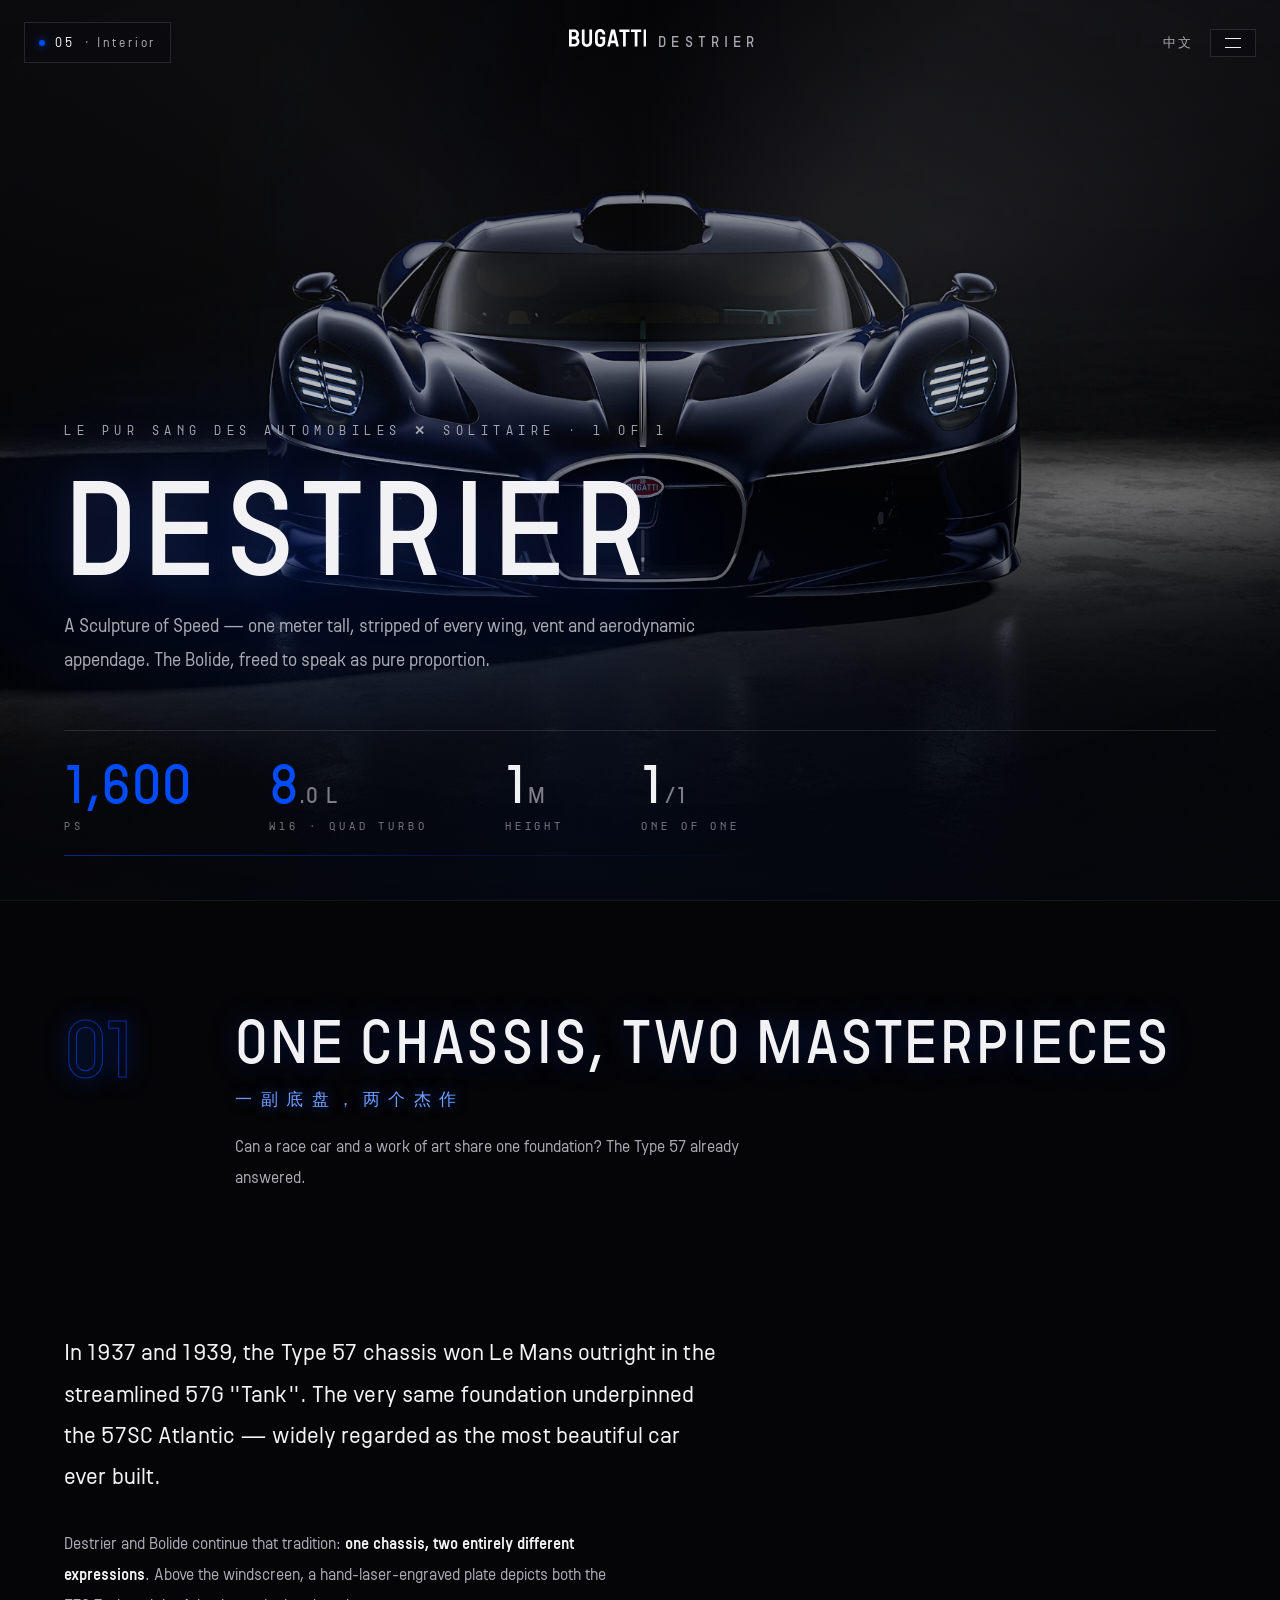
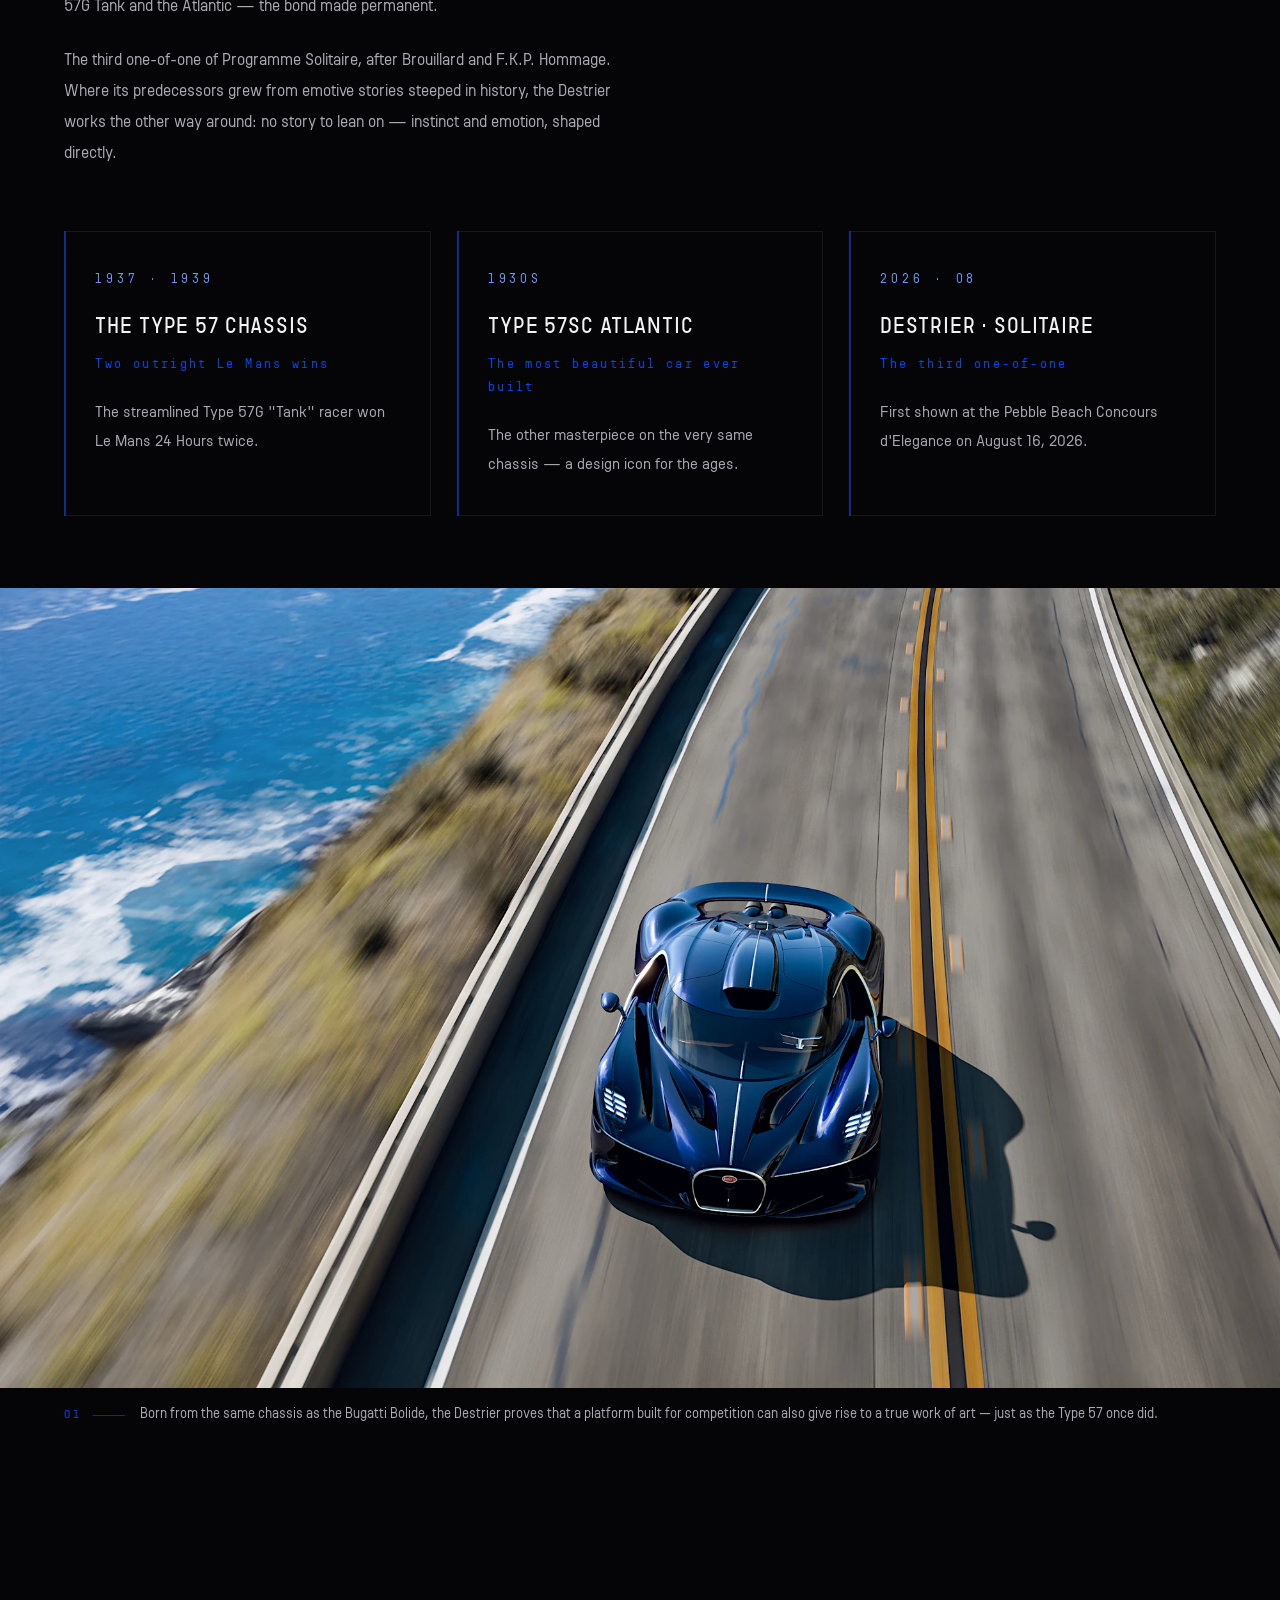
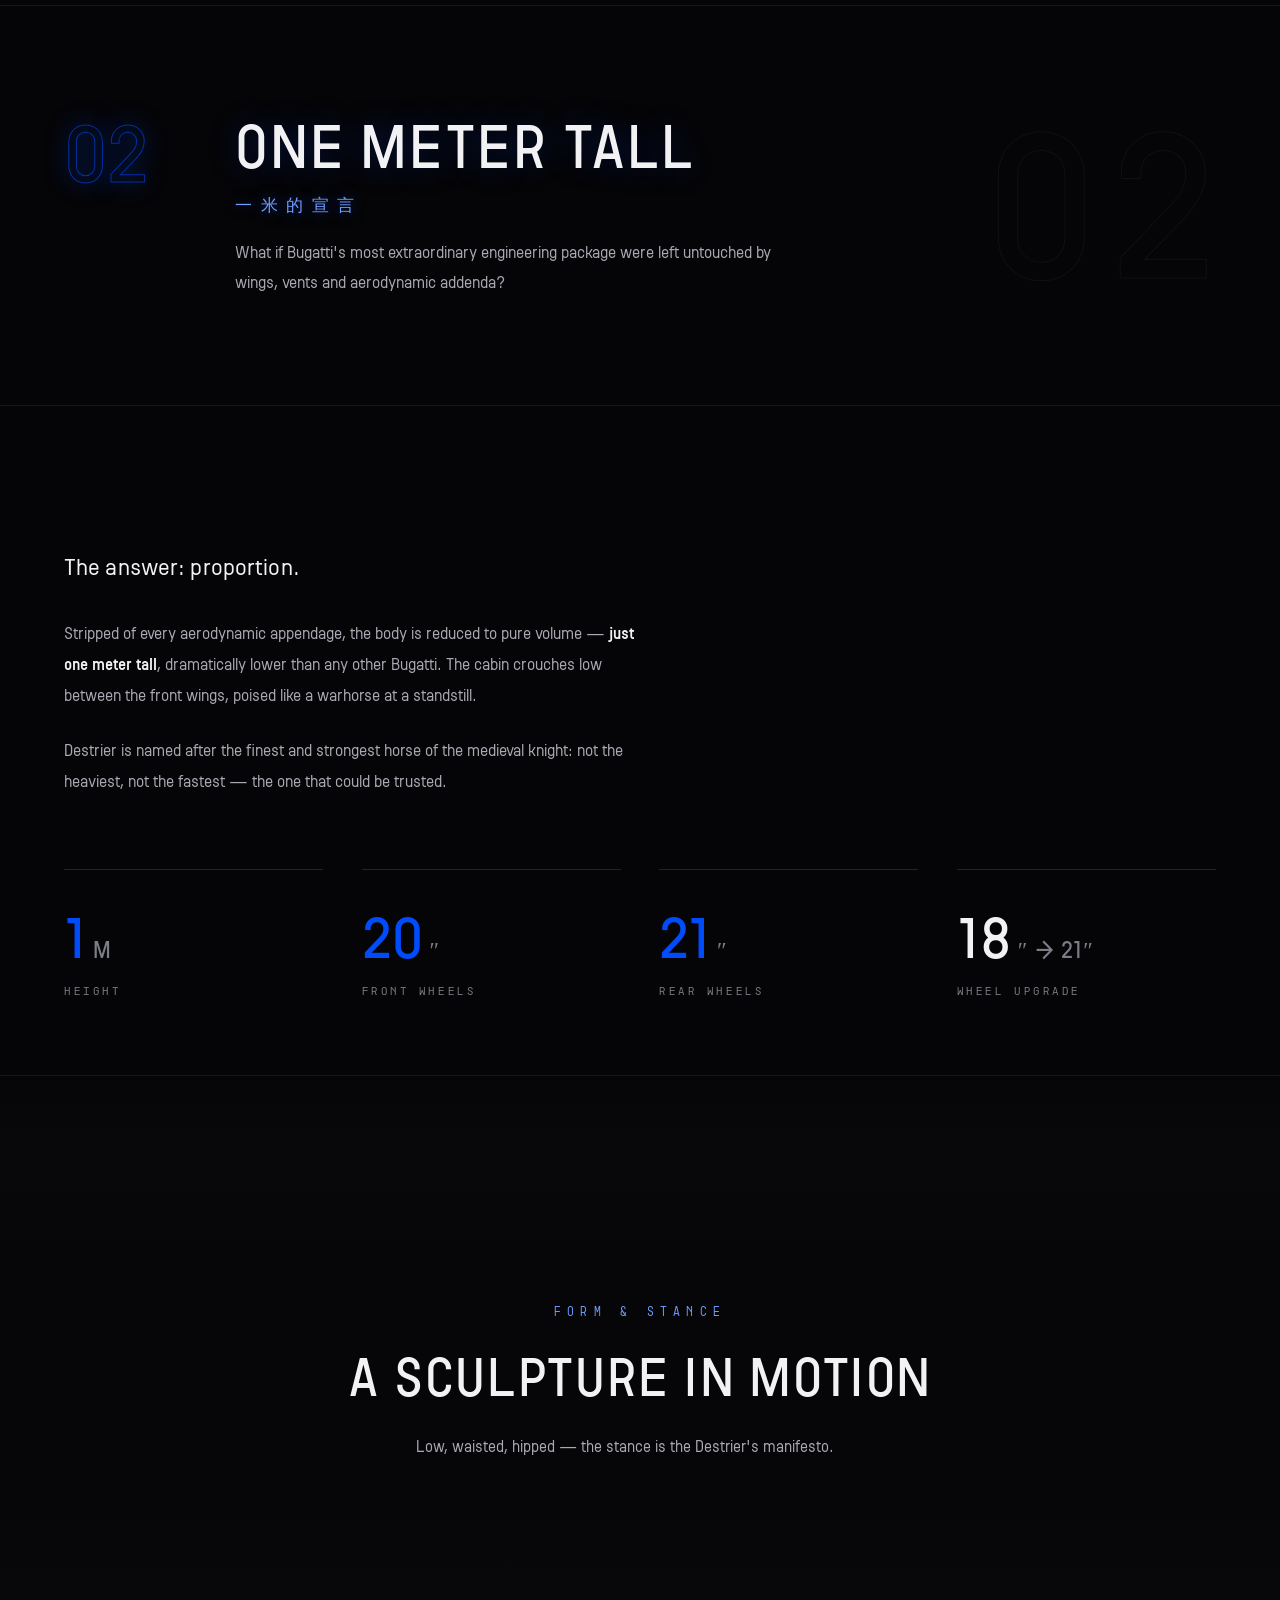
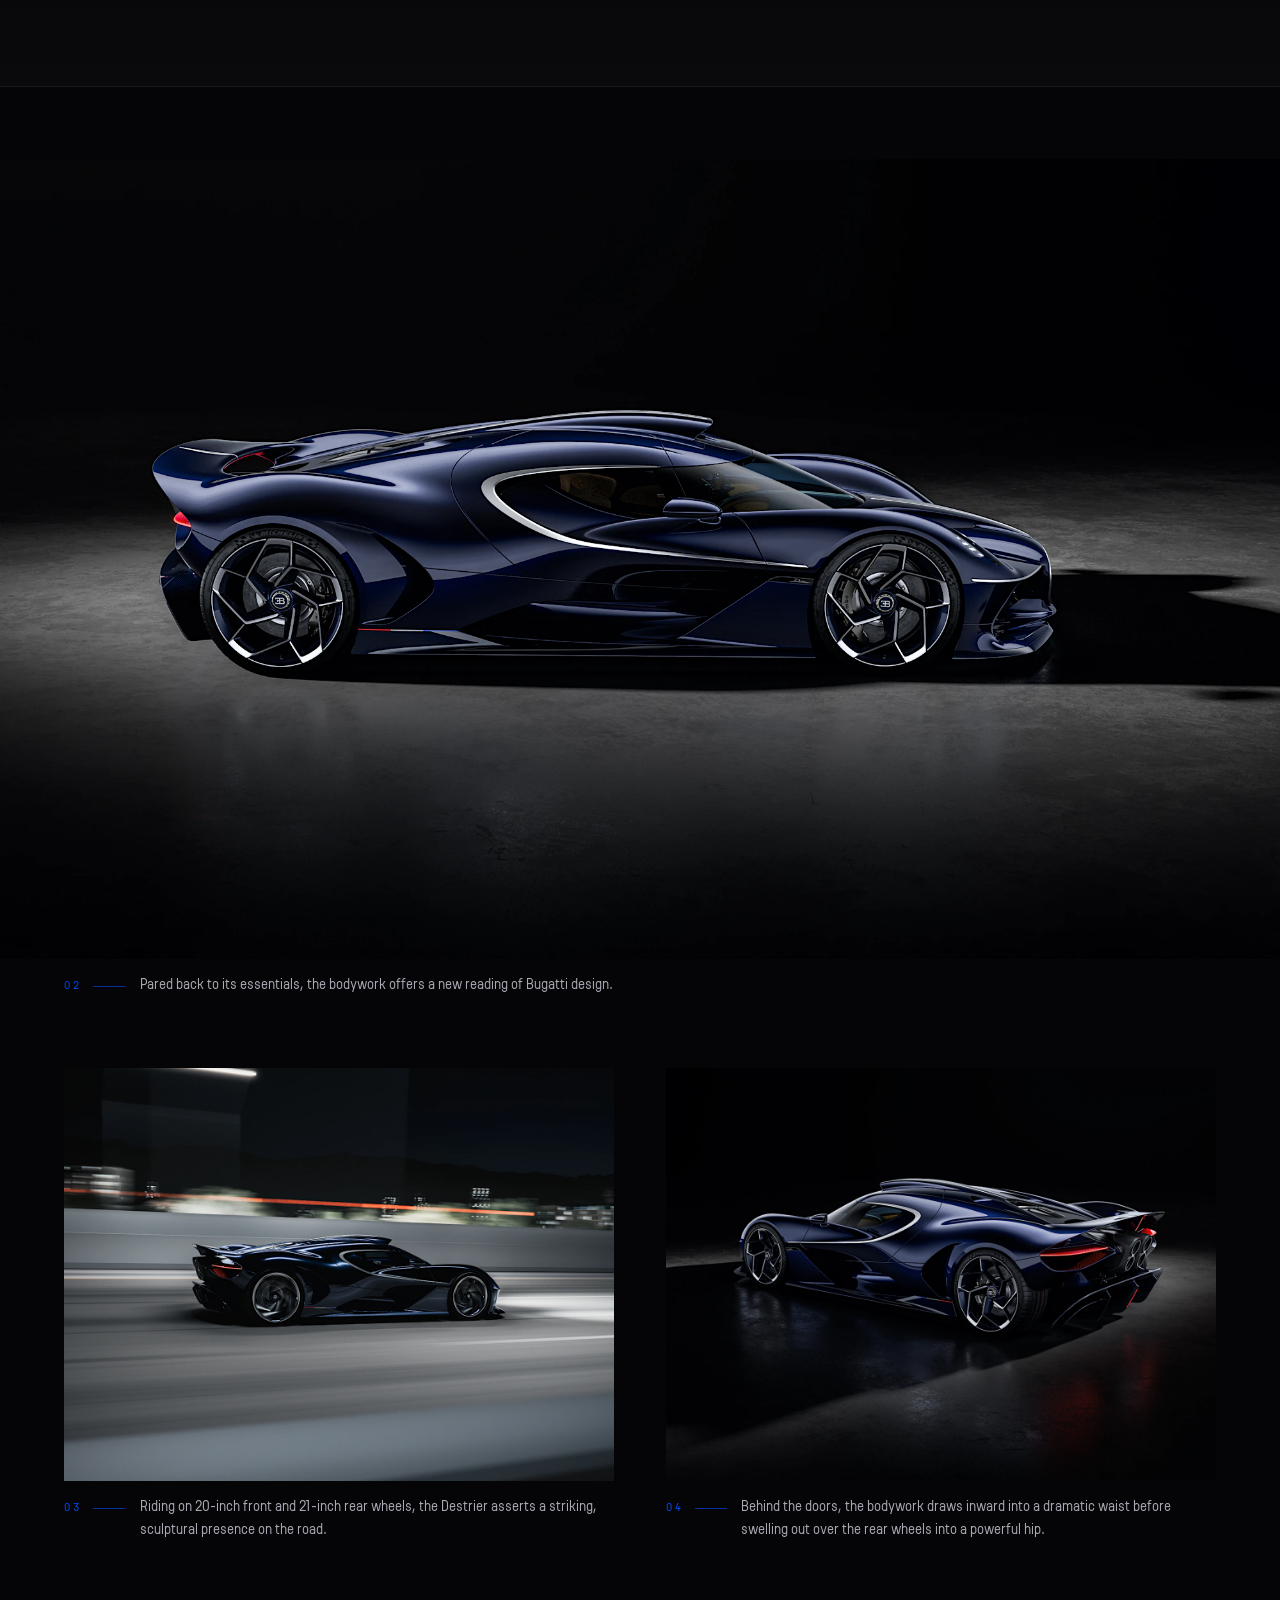
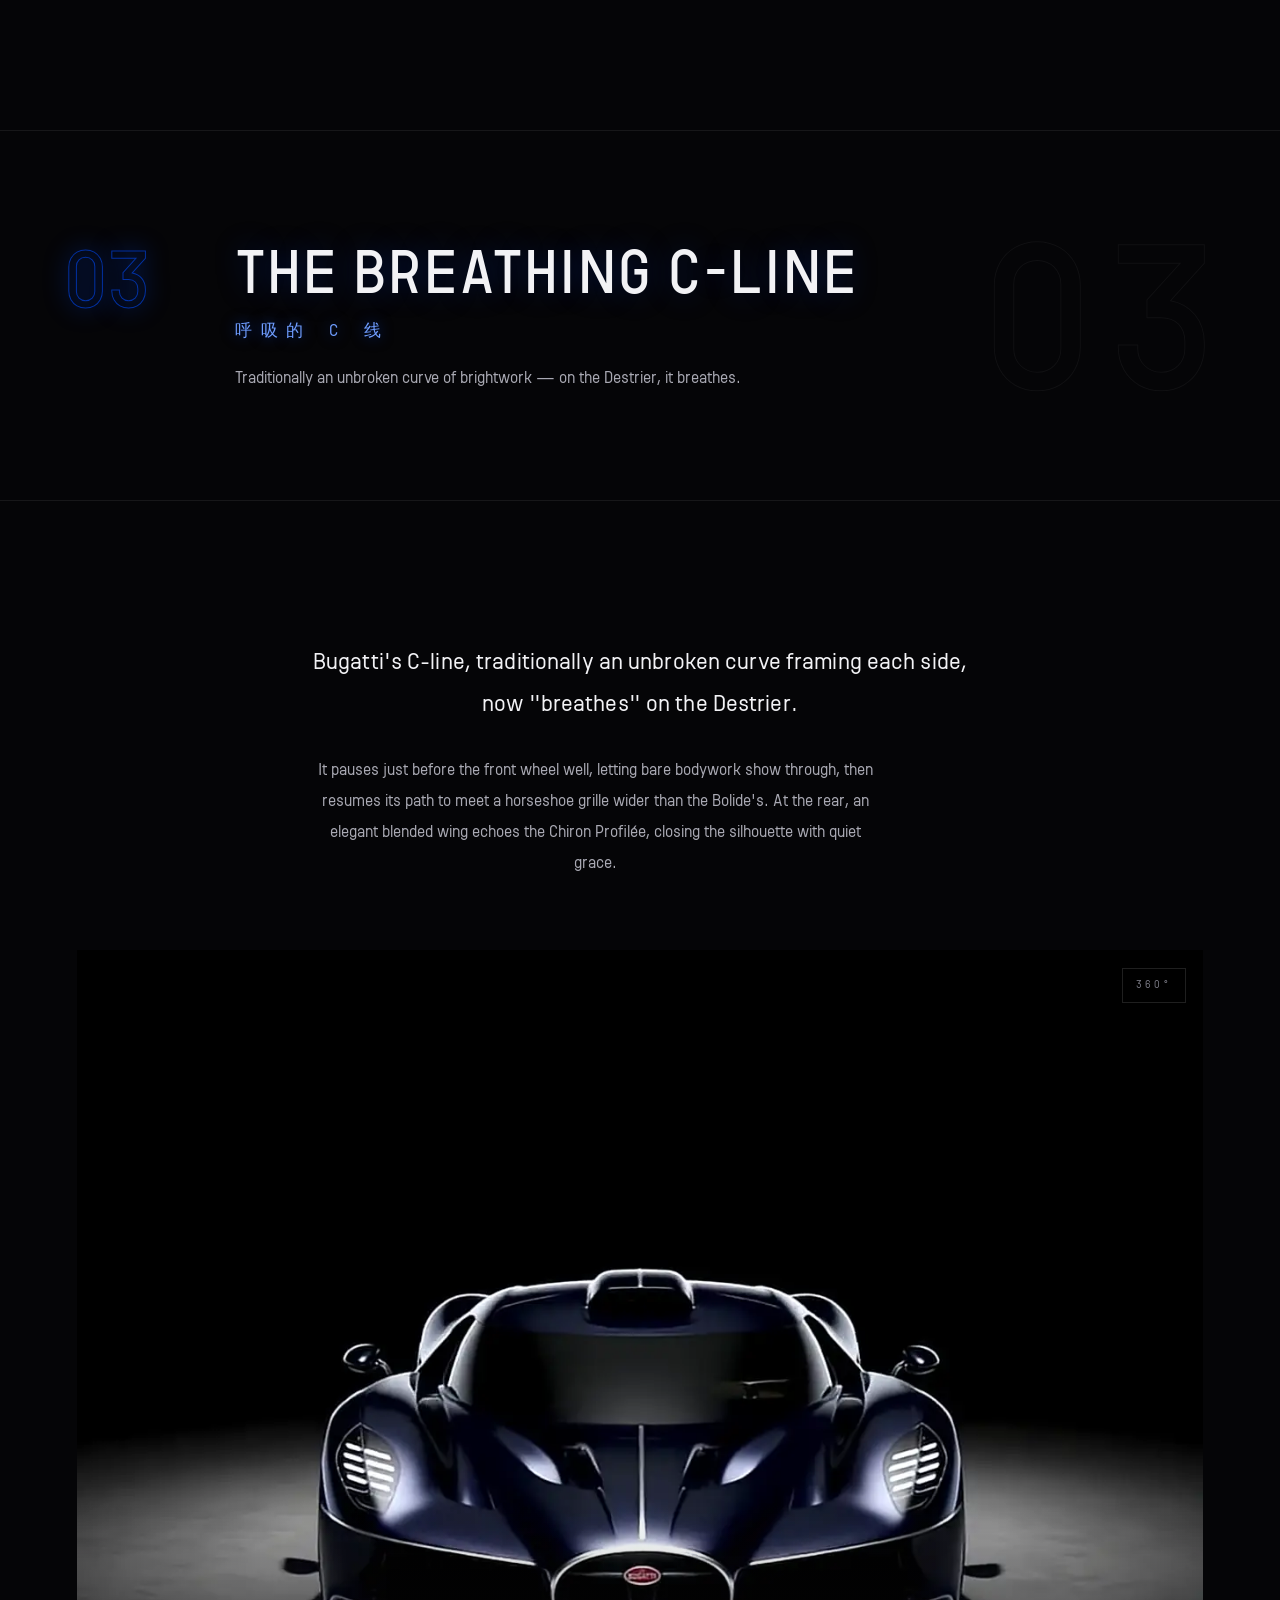
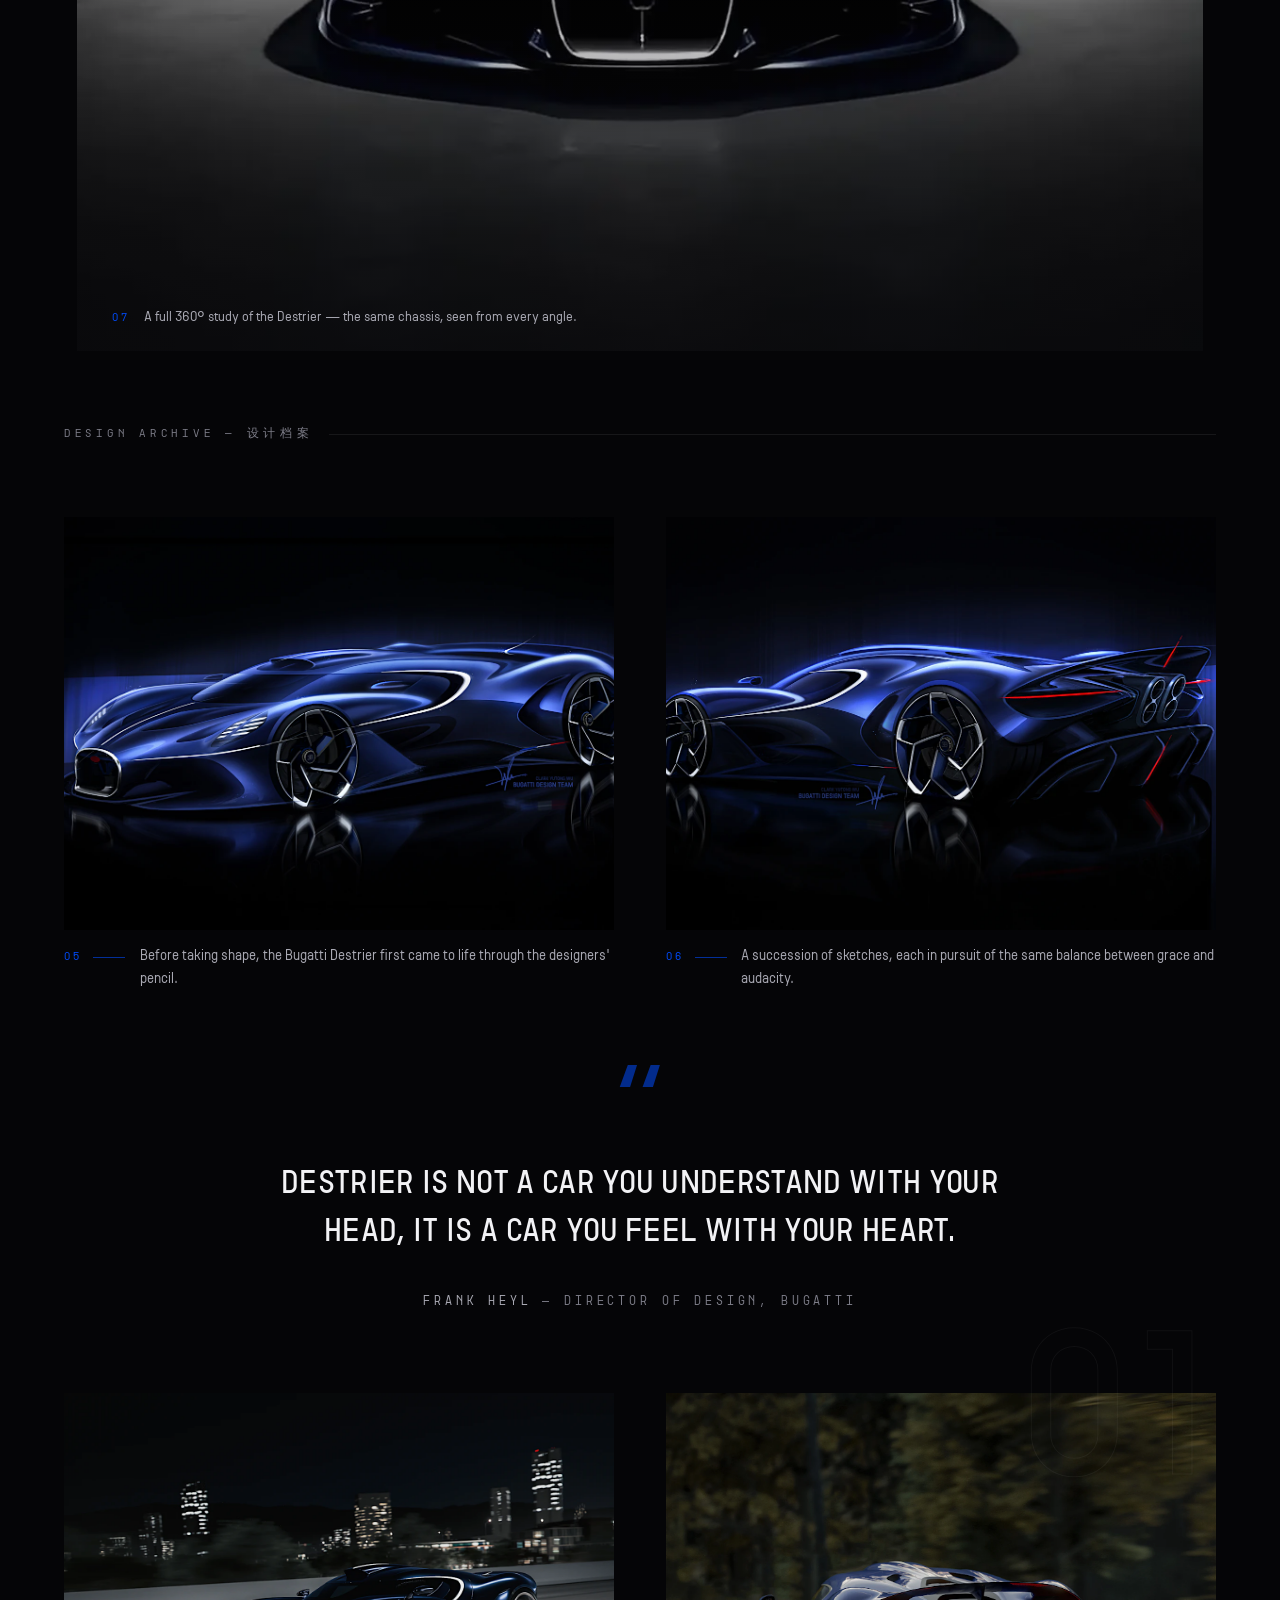
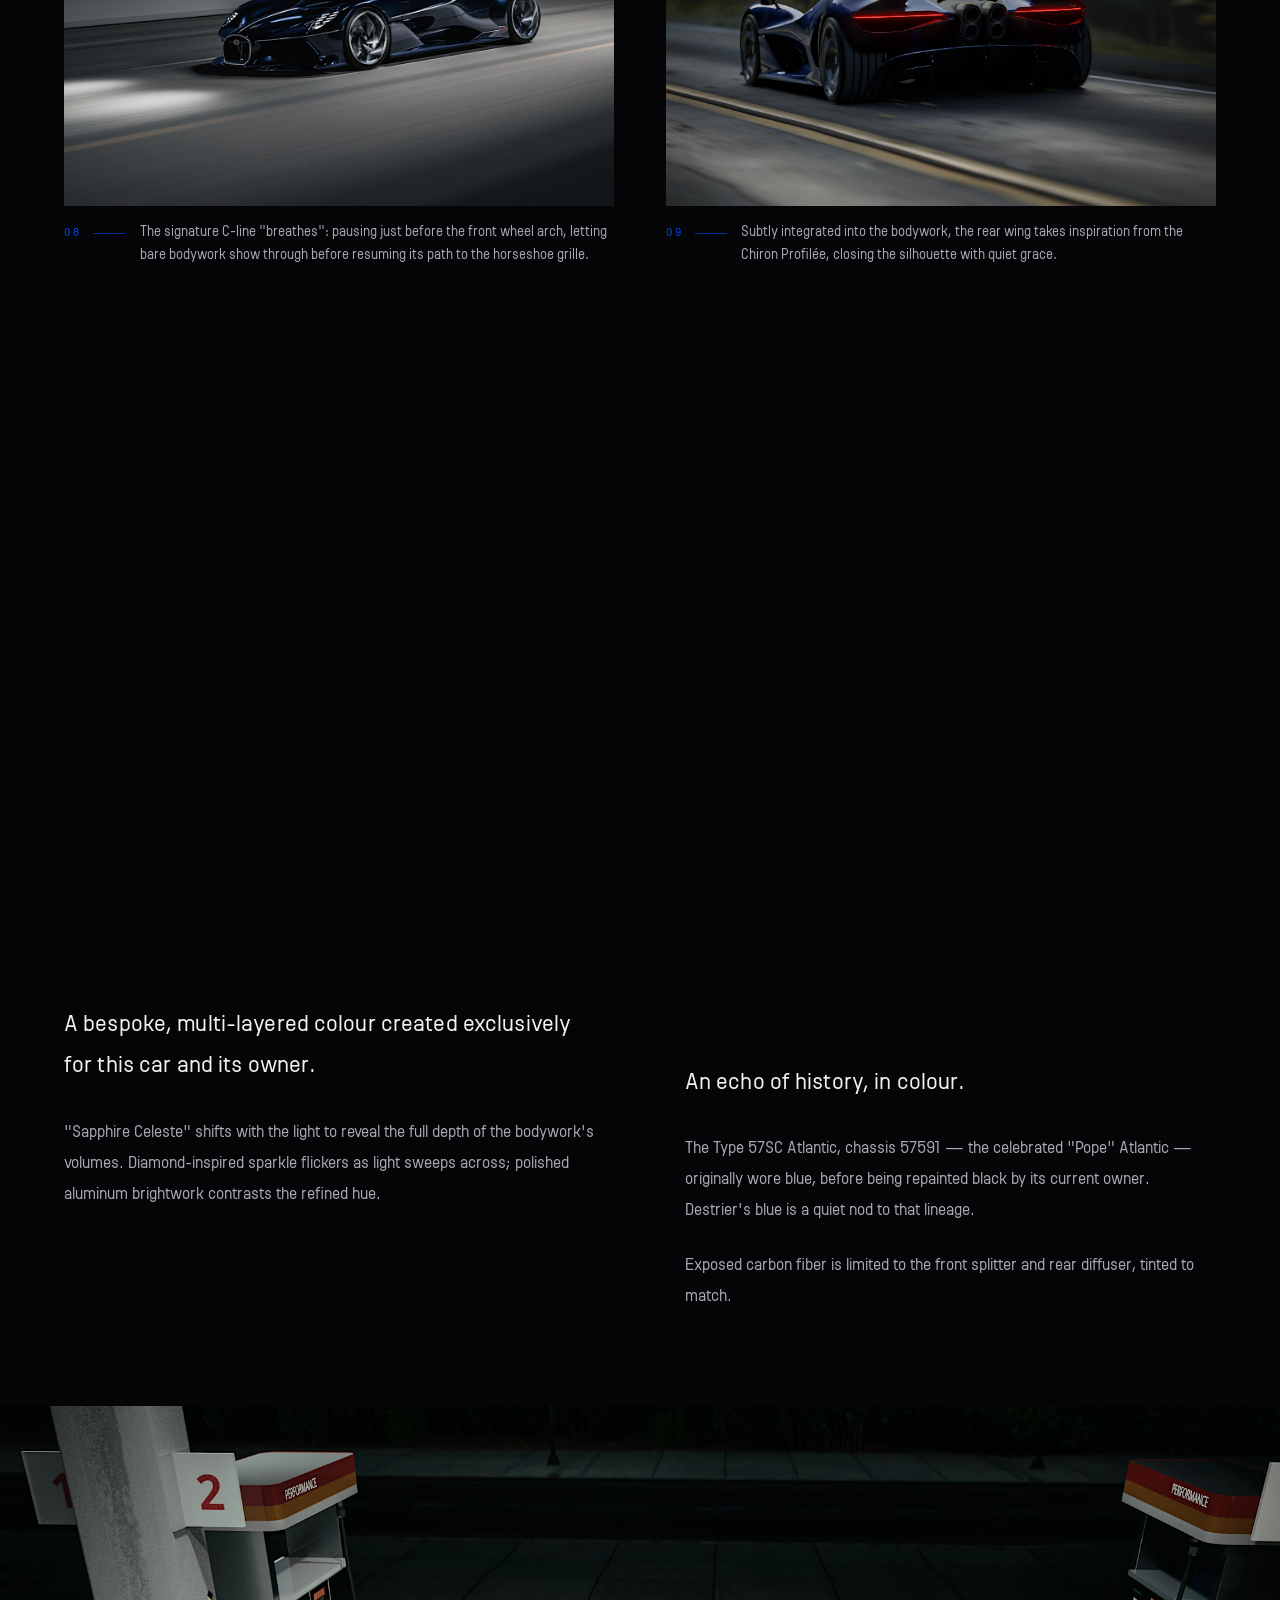
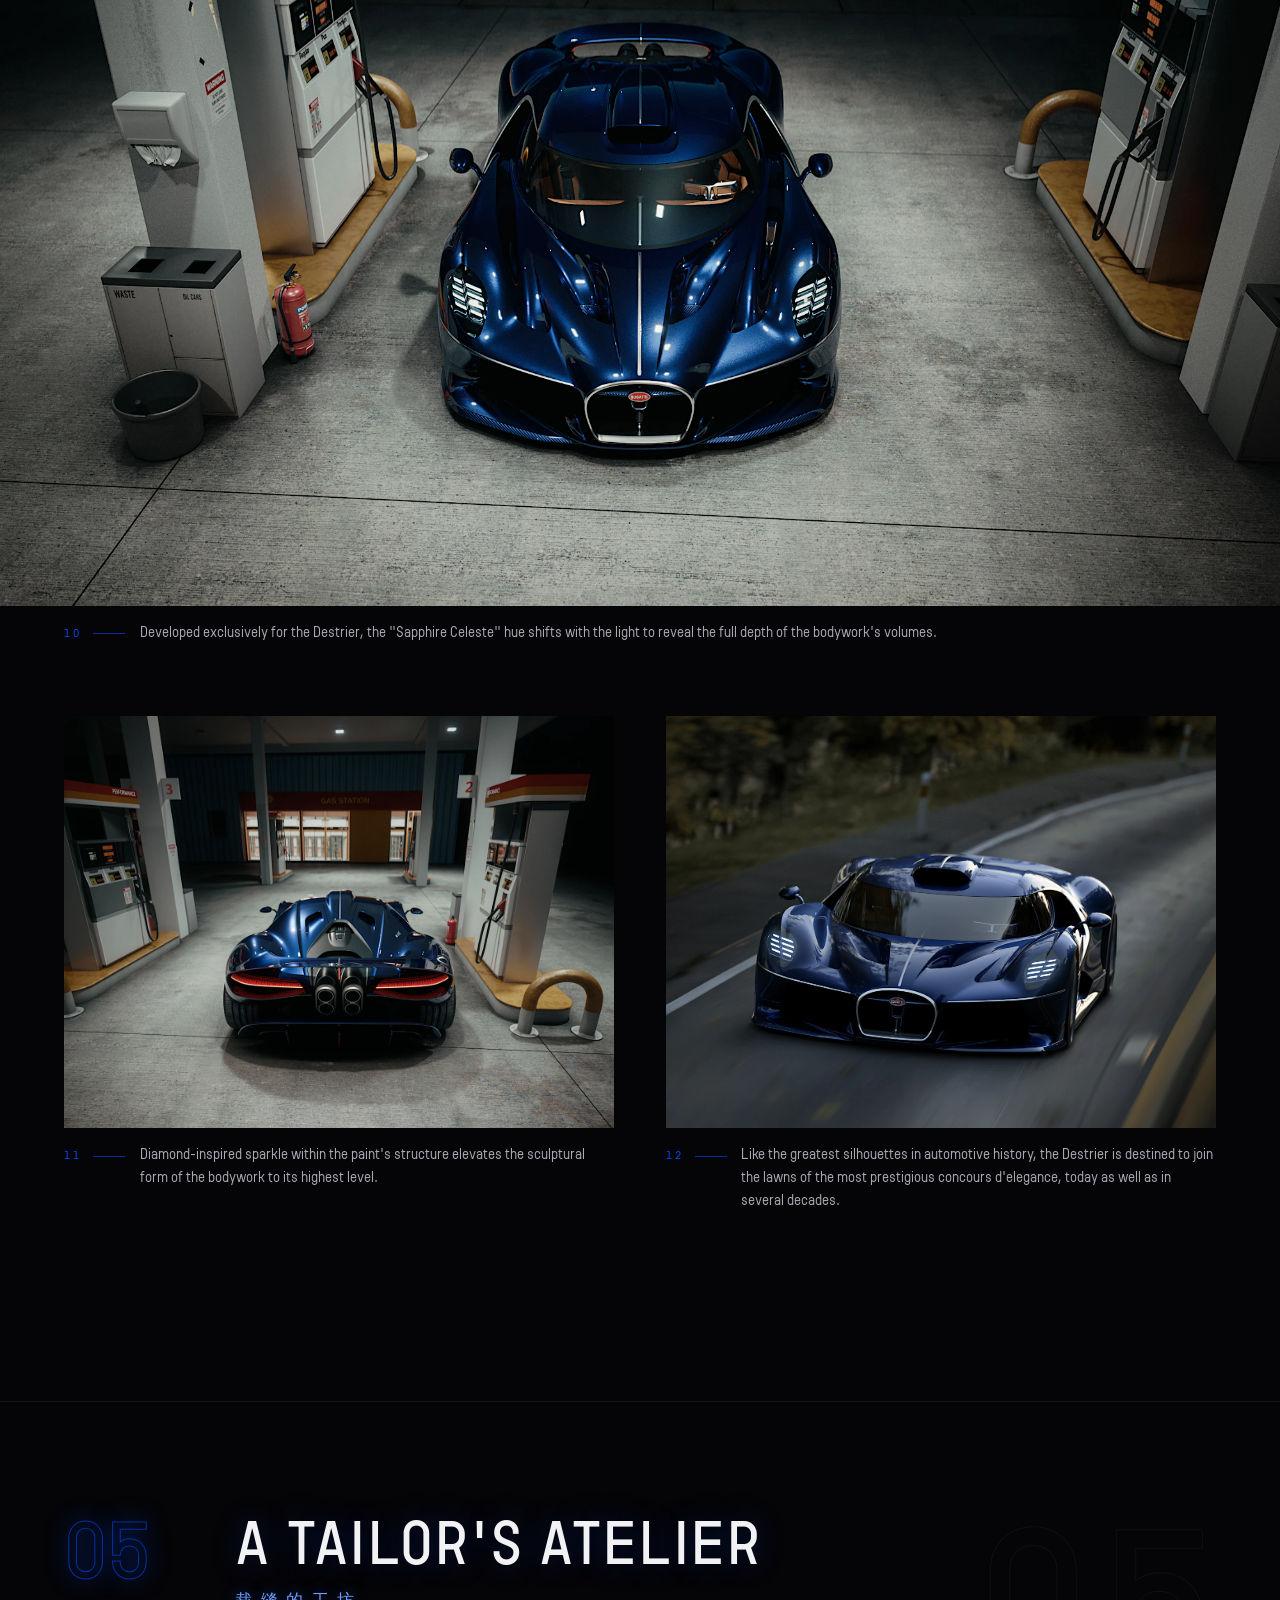
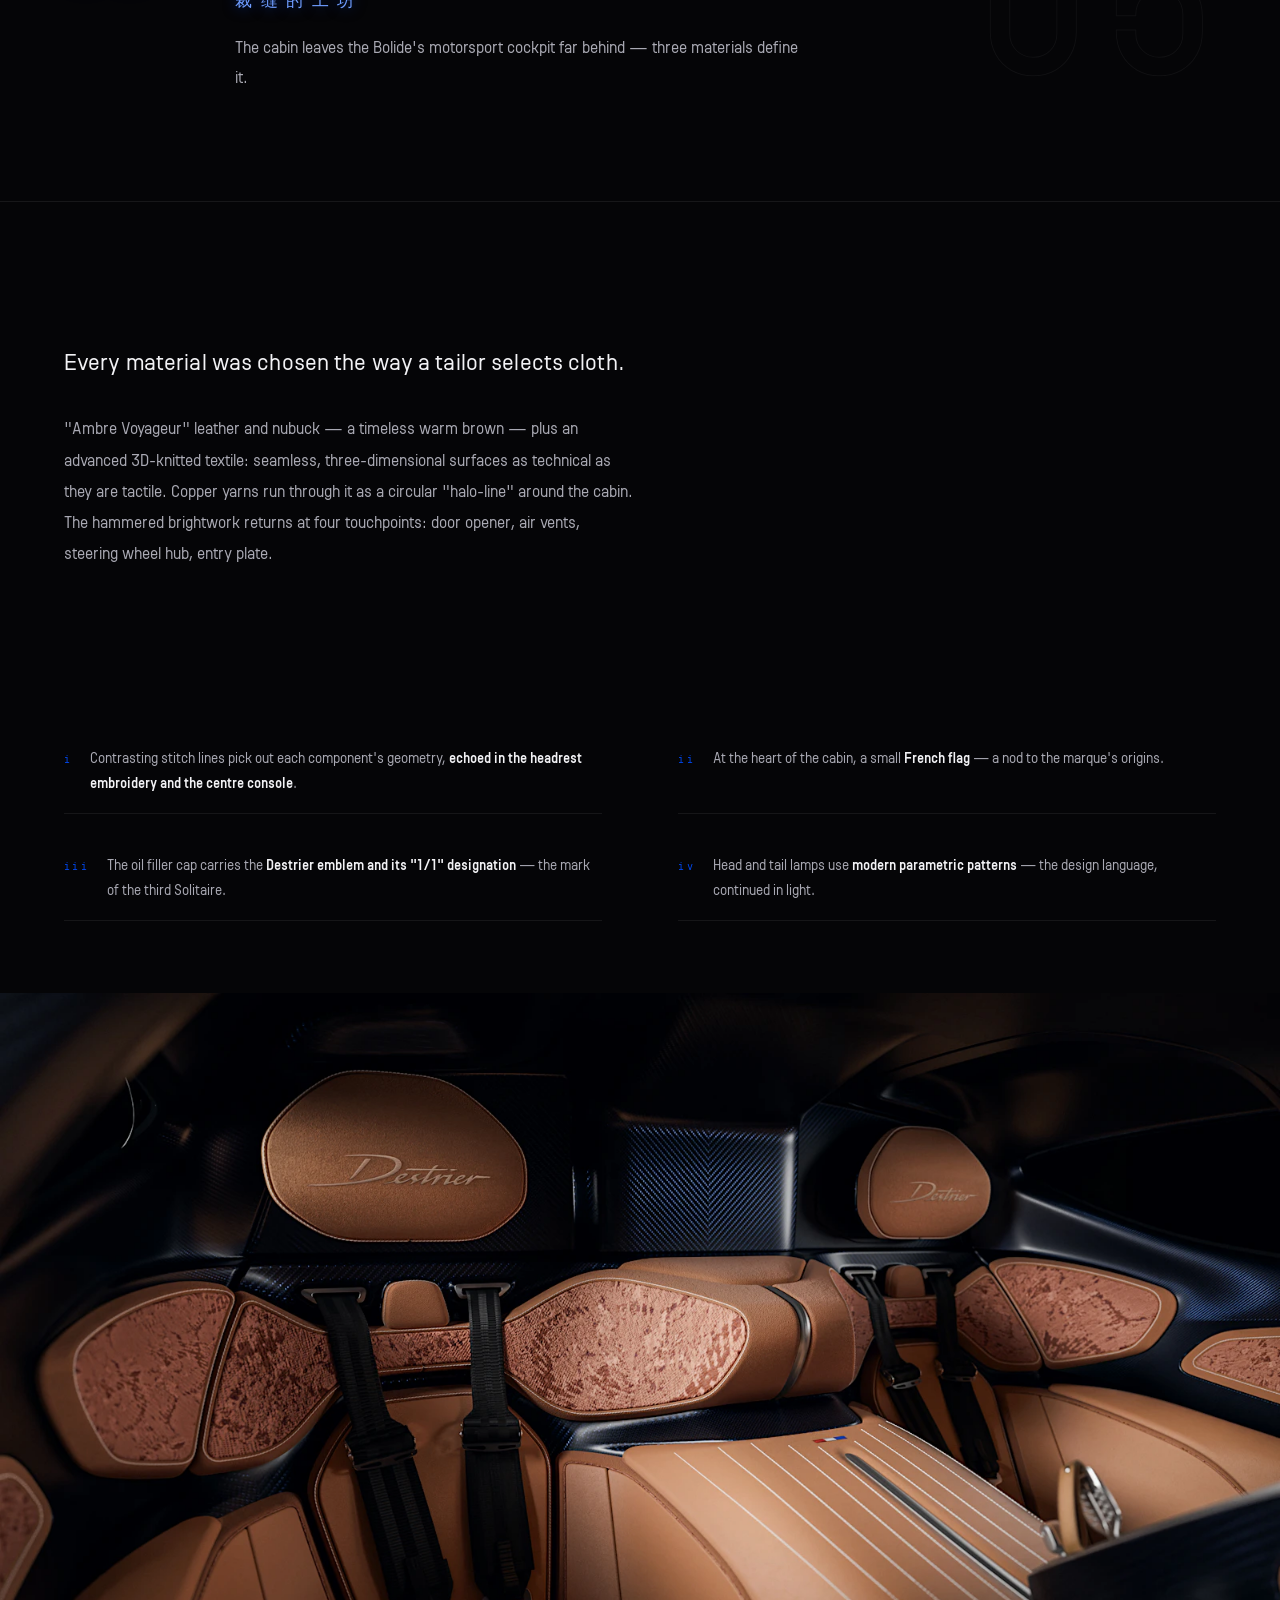
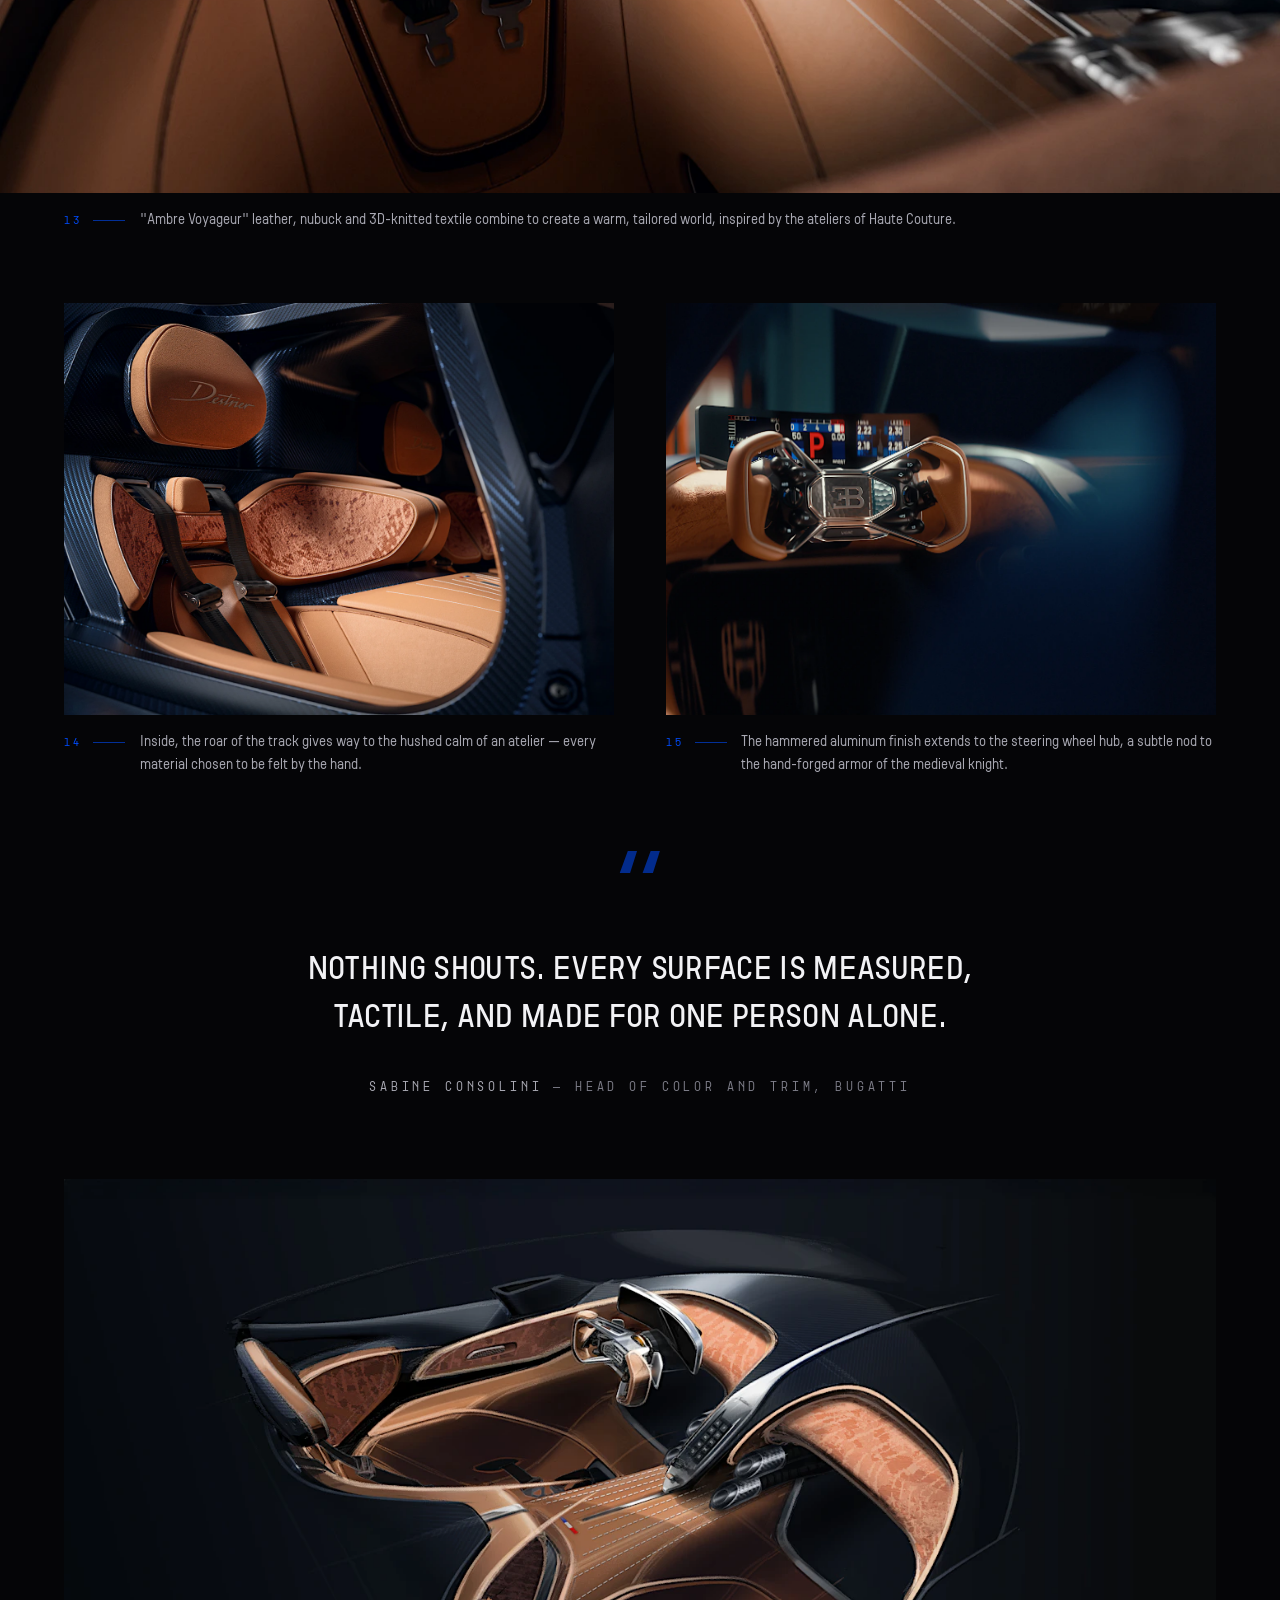
==== en.html @ 4c615939 "Destrier 档案站首版 — Bugatti Programme Solitaire 第三件 one-of-one" ====
﻿<!DOCTYPE html>
<html lang="en">
<head>
<meta charset="UTF-8">
<meta name="viewport" content="width=device-width, initial-scale=1.0">
<title>DESTRIER — Bugatti · A Sculpture of Speed</title>
<meta name="description" content="Bugatti Destrier: the third one-of-one of Programme Solitaire. The Bolide stripped of every aerodynamic appendage — one meter tall, W16 quad-turbo, 1,600 PS.">
<meta property="og:type" content="website">
<meta property="og:title" content="DESTRIER — Bugatti · A Sculpture of Speed">
<meta property="og:description" content="Programme Solitaire · 1 of 1. The Bolide freed from its aerodynamic constraints — pure proportion, one meter tall, 1,600 PS.">
<meta property="og:image" content="assets/hero.webp">
<meta property="og:url" content="https://destrier.hypercar.site/">
<meta name="twitter:card" content="summary_large_image">
<link rel="stylesheet" href="css/style.css">
<link rel="stylesheet" href="css/luxury.css">
<link rel="manifest" href="manifest.json">
<link rel="icon" href="data:image/svg+xml,%3Csvg xmlns='http://www.w3.org/2000/svg' viewBox='0 0 100 100'%3E%3Crect width='100' height='100' fill='%23050507'/%3E%3Ctext x='50' y='68' font-size='62' text-anchor='middle' fill='%23f2f2f5' font-family='serif'%3ED%3C/text%3E%3C/svg%3E">
<script src="js/lang-detect.js"></script>
</head>
<body>

<header class="nav" id="nav">
  <div class="nav__inner">
    <span class="nav__now mono" id="navNow">01 · Origin</span>
    <a class="nav__brand is-hidden" href="#hero">
      <svg viewBox="0 0 2468.89 566.93" width="86" height="20" fill="currentColor" aria-label="BUGATTI"><path d="M272.56 273.34c28.81-26.48 45.95-63.86 45.95-107.47 0-89.56-65.41-154.97-155.75-154.97H0v545.13h174.44c92.67 0 160.42-66.97 160.42-159.64 0-52.18-23.36-95.79-62.3-123.04ZM87.22 95.01h72.42c42.83 0 71.65 28.81 71.65 70.87s-28.81 70.87-71.65 70.87H87.22V95.01Zm84.1 376.91h-84.1V320.84h84.1c45.17 0 76.32 30.37 76.32 75.54s-31.15 75.54-76.32 75.54ZM648.69 406.51c0 44.39-31.93 76.32-76.32 76.32s-76.32-31.93-76.32-76.32V10.9h-87.22v389.38c0 96.56 68.53 166.65 163.54 166.65s163.54-70.09 163.54-166.65V10.9h-87.22v395.61ZM993.03 0c-95.01 0-163.54 70.09-163.54 166.65v233.62c0 96.56 68.53 166.65 163.54 166.65s163.54-70.09 163.54-166.65V241.41H993.03v84.11h76.32v80.99c0 44.39-31.93 76.32-76.32 76.32s-76.32-31.93-76.32-76.32V160.42c0-44.39 31.93-76.32 76.32-76.32s76.32 31.93 76.32 76.32v14.02h87.22v-7.79C1156.57 70.09 1088.04 0 993.03 0ZM1344.1 10.9l-125.38 545.12h86.44L1330.08 447h147.96l24.92 109.02h86.44L1464.03 10.9H1344.1Zm5.45 351.99 54.51-239.08 54.51 239.08h-109.02ZM1604.2 95.01h119.93l.78 461.02h85.66l.78-461.02h119.92V10.9H1604.2v84.11zM1976.59 95.01h119.93l.78 461.02h85.66l.78-461.02h119.92V10.9h-327.07v84.11zM2381.67 10.9h87.22v545.12h-87.22z"></path></svg>
      <span class="nav__brand-sub">DESTRIER</span>
    </a>
    <span class="nav__lang">
      <a class="lang-btn mono" href="index.html">中文</a>
      <button class="nav__menu-btn mono" id="menuBtn" aria-label="Chapters" aria-expanded="false"><span class="nav__menu-icon"><i></i><i></i><i></i></span></button>
    </span>
  </div>
  <div class="nav__progress" aria-hidden="true"><i id="navBar"></i></div>
</header>

<div class="menu-overlay" id="menuOverlay" hidden>
  <nav class="menu-overlay__nav" aria-label="Chapters"></nav>
</div>

<div class="scroll-gauge" aria-hidden="true">
  <svg viewBox="0 0 44 44"><circle cx="22" cy="22" r="19"/><circle class="sg__bar" cx="22" cy="22" r="19"/></svg>
  <span class="sg__num mono">00</span>
</div>

<main>

<!-- ============ HERO ============ -->
<section class="hero" id="hero">
  <div class="hero__media">
    <video autoplay muted loop playsinline preload="metadata" poster="assets/hero.webp">
      <source src="assets/web/moodcut-a.mp4" type="video/mp4">
    </video>
    <div class="hero__veil"></div>
  </div>
  <div class="hero__content">
    <p class="hero__tag">LE PUR SANG DES AUTOMOBILES <b>✕</b> SOLITAIRE · 1 OF 1</p>
    <h1 class="hero__title">DESTRIER</h1>
    <p class="hero__sub">A Sculpture of Speed — one meter tall, stripped of every wing, vent and aerodynamic appendage. The Bolide, freed to speak as pure proportion.</p>
    <div class="hero__data">
      <div><b><em data-count="1600">0</em></b><span>PS</span></div>
      <div><b><em data-count="8">0</em><small style="font-size:.4em;color:var(--ink-faint)">.0 L</small></b><span>W16 · QUAD TURBO</span></div>
      <div><b>1<small style="font-size:.4em;color:var(--ink-faint)">M</small></b><span>HEIGHT</span></div>
      <div><b>1<small style="font-size:.4em;color:var(--ink-faint)">/1</small></b><span>ONE OF ONE</span></div>
    </div>
  </div>
</section>

<!-- ============ 01 ORIGIN ============ -->
<div class="chapter-break reveal" id="ch01" data-watermark="01">
  <div class="chapter-break__inner">
    <span class="chapter-break__no">01</span>
    <div>
      <h2>One chassis, two masterpieces<span class="latin">一副底盘，两个杰作</span></h2>
      <p>Can a race car and a work of art share one foundation? The Type 57 already answered.</p></div>
  </div>

<section class="chapter">
  <div class="chapter__inner">
    <div class="prose reveal">
      <p class="lead">In 1937 and 1939, the Type 57 chassis won Le Mans outright in the streamlined 57G "Tank". The very same foundation underpinned the 57SC Atlantic — widely regarded as the most beautiful car ever built.</p>
      <p>Destrier and Bolide continue that tradition: <b>one chassis, two entirely different expressions</b>. Above the windscreen, a hand-laser-engraved plate depicts both the 57G Tank and the Atlantic — the bond made permanent.</p>      <p>The third one-of-one of Programme Solitaire, after Brouillard and F.K.P. Hommage. Where its predecessors grew from emotive stories steeped in history, the Destrier works the other way around: no story to lean on — instinct and emotion, shaped directly.</p>
    </div>

    <div class="hcards reveal">
      <div class="hcard">
        <span class="hcard__year">1937 · 1939</span>
        <h3>The Type 57 chassis</h3>
        <span class="hcard__num">Two outright Le Mans wins</span>
        <p>The streamlined Type 57G "Tank" racer won Le Mans 24 Hours twice.</p>
      </div>
      <div class="hcard">
        <span class="hcard__year">1930s</span>
        <h3>Type 57SC Atlantic</h3>
        <span class="hcard__num">The most beautiful car ever built</span>
        <p>The other masterpiece on the very same chassis — a design icon for the ages.</p>
      </div>
      <div class="hcard">
        <span class="hcard__year">2026 · 08</span>
        <h3>Destrier · Solitaire</h3>
        <span class="hcard__num">The third one-of-one</span>
        <p>First shown at the Pebble Beach Concours d'Elegance on August 16, 2026.</p>
      </div>
    </div>
  </div>

  <figure class="figure figure--full reveal">
    <div class="figure__media">
      <img src="assets/story-chassis.webp" alt="Destrier, born from the same chassis as the Bolide" loading="lazy" width="2000" height="1250">
    </div>
    <figcaption class="figure__cap" style="max-width:var(--w-doc);margin-left:auto;margin-right:auto;padding:0 clamp(1.5rem,5vw,4rem);">
      <span class="no">01</span>
      <span class="en">Born from the same chassis as the Bugatti Bolide, the Destrier proves that a platform built for competition can also give rise to a true work of art – just as the Type 57 once did.</span>
      </figcaption>
  </figure>
</section>

<!-- ============ 02 FORM ============ -->
<div class="chapter-break chapter-break--dark reveal" id="ch02" data-watermark="02">
  <div class="chapter-break__inner">
    <span class="chapter-break__no">02</span>
    <div>
      <h2>One meter tall<span class="latin">一米的宣言</span></h2>
      <p>What if Bugatti's most extraordinary engineering package were left untouched by wings, vents and aerodynamic addenda?</p></div>
  </div>
</div>

<section class="chapter">
  <div class="chapter__inner">
    <div class="prose reveal">
      <p class="lead">The answer: proportion.</p>
      <p>Stripped of every aerodynamic appendage, the body is reduced to pure volume — <b>just one meter tall</b>, dramatically lower than any other Bugatti. The cabin crouches low between the front wings, poised like a warhorse at a standstill.</p>
      <p>Destrier is named after the finest and strongest horse of the medieval knight: not the heaviest, not the fastest — the one that could be trusted.</p>
    </div>

    <div class="bignums reveal">
      <div><b><em data-count="1">0</em><small>M</small></b><span>Height</span></div>
      <div><b><em data-count="20">0</em><small>″</small></b><span>Front wheels</span></div>
      <div><b><em data-count="21">0</em><small>″</small></b><span>Rear wheels</span></div>
      <div><b>18<small>″ → 21″</small></b><span>Wheel upgrade</span></div>
    </div>
  </div>

  <!-- Chapter video: coastal drive (moodcut segment C) -->
  <div class="chapter-video reveal">
    <video autoplay muted loop playsinline preload="metadata" poster="assets/moodcut-c-poster.webp">
      <source src="assets/web/moodcut-c.mp4" type="video/mp4">
    </video>
    <div class="chapter-video__veil"></div>
    <div class="chapter-video__inner">
      <span class="chapter-video__no">Form &amp; Stance</span>
      <h3>A sculpture in motion</h3>
      <p>Low, waisted, hipped — the stance is the Destrier's manifesto.</p>
    </div>
  </div>

  <figure class="figure figure--full reveal">
    <div class="figure__media">
      <img src="assets/form-side.webp" alt="The Destrier in profile" loading="lazy" width="2000" height="952">
    </div>
    <figcaption class="figure__cap" style="max-width:var(--w-doc);margin-left:auto;margin-right:auto;padding:0 clamp(1.5rem,5vw,4rem);">
      <span class="no">02</span>
      <span class="en">Pared back to its essentials, the bodywork offers a new reading of Bugatti design.</span>
      </figcaption>
  </figure>

  <div class="chapter__inner">
    <div class="figrow reveal">
      <figure class="figure">
        <div class="figure__media">
          <img src="assets/wheels.webp" alt="20 and 21 inch wheels" loading="lazy" width="1600" height="1000">
        </div>
        <figcaption class="figure__cap">
          <span class="no">03</span>
          <span class="en">Riding on 20-inch front and 21-inch rear wheels, the Destrier asserts a striking, sculptural presence on the road.</span>
          </figcaption>
      </figure>
      <figure class="figure">
        <div class="figure__media">
          <img src="assets/design-hip.webp" alt="The waist and hip" loading="lazy" width="1600" height="1000">
        </div>
        <figcaption class="figure__cap">
          <span class="no">04</span>
          <span class="en">Behind the doors, the bodywork draws inward into a dramatic waist before swelling out over the rear wheels into a powerful hip.</span>
          </figcaption>
      </figure>
    </div>
  </div>
</section>

<!-- ============ 03 DESIGN ============ -->
<div class="chapter-break reveal" id="ch03" data-watermark="03">
  <div class="chapter-break__inner">
    <span class="chapter-break__no">03</span>
    <div>
      <h2>The breathing C-line<span class="latin">呼吸的 C 线</span></h2>
      <p>Traditionally an unbroken curve of brightwork — on the Destrier, it breathes.</p></div>
  </div>
</div>

<section class="chapter">
  <div class="chapter__inner">
    <div class="prose prose--center reveal">
      <p class="lead">Bugatti's C-line, traditionally an unbroken curve framing each side, now "breathes" on the Destrier.</p>
      <p>It pauses just before the front wheel well, letting bare bodywork show through, then resumes its path to meet a horseshoe grille wider than the Bolide's. At the rear, an elegant blended wing echoes the Chiron Profilée, closing the silhouette with quiet grace.</p>
    </div>
  </div>

  <!-- 360° turntable -->
  <div class="vidcard vidcard--center reveal">
    <video autoplay muted loop playsinline preload="metadata" poster="assets/turntable-poster.webp">
      <source src="assets/web/turntable.mp4" type="video/mp4">
    </video>
    <div class="vidcard__veil" aria-hidden="true"></div>
    <span class="vidcard__spin">360°</span>
    <div class="vidcard__cap">
      <span class="no">07</span>
      <span class="en">A full 360° study of the Destrier — the same chassis, seen from every angle.</span>
    </div>
  </div>

  <div class="chapter__inner">
    <!-- Design archive: sketches -->
    <span class="sec-label reveal">Design Archive — 设计档案</span>
    <div class="figrow reveal">
      <figure class="figure">
        <div class="figure__media">
          <img src="assets/sketch-front.webp" alt="Front design sketches" loading="lazy" width="1400" height="963">
        </div>
        <figcaption class="figure__cap">
          <span class="no">05</span>
          <span class="en">Before taking shape, the Bugatti Destrier first came to life through the designers' pencil.</span>
          </figcaption>
      </figure>
      <figure class="figure">
        <div class="figure__media">
          <img src="assets/sketch-rear.webp" alt="Rear design sketches" loading="lazy" width="1400" height="963">
        </div>
        <figcaption class="figure__cap">
          <span class="no">06</span>
          <span class="en">A succession of sketches, each in pursuit of the same balance between grace and audacity.</span>
          </figcaption>
      </figure>
    </div>

    <div class="quote reveal">
      <blockquote>Destrier is not a car you understand with your head, it is a car you feel with your heart.</blockquote>
      <figcaption><b>Frank Heyl</b> — Director of Design, Bugatti</figcaption>
    </div>
    <div class="figrow reveal">
      <figure class="figure">
        <div class="figure__media">
          <img src="assets/design-c-line.webp" alt="The C-line pauses before the front wheel arch" loading="lazy" width="1600" height="1000">
        </div>
        <figcaption class="figure__cap">
          <span class="no">08</span>
          <span class="en">The signature C-line "breathes": pausing just before the front wheel arch, letting bare bodywork show through before resuming its path to the horseshoe grille.</span>
          </figcaption>
      </figure>
      <figure class="figure">
        <div class="figure__media">
          <img src="assets/design-tail.webp" alt="The blended rear wing" loading="lazy" width="1600" height="1000">
        </div>
        <figcaption class="figure__cap">
          <span class="no">09</span>
          <span class="en">Subtly integrated into the bodywork, the rear wing takes inspiration from the Chiron Profilée, closing the silhouette with quiet grace.</span>
          </figcaption>
      </figure>
    </div>

  </div>
</section>

<!-- ============ 04 SAPPHIRE CELESTE ============ -->
<div class="chapter-break chapter-break--dark reveal" id="ch04" data-watermark="04">
  <div class="chapter-break__inner">
    <span class="chapter-break__no">04</span>
    <div>
      <h2>Sapphire Celeste<span class="latin">The Colour</span></h2>
      <p>The blue was not chosen at random — the celebrated "Pope" Atlantic originally wore blue.</p></div>
  </div>
</div>

<section class="chapter">
  <div class="chapter__inner">
    <div class="split">
      <div class="prose reveal">
        <p class="lead">A bespoke, multi-layered colour created exclusively for this car and its owner.</p>
        <p>"Sapphire Celeste" shifts with the light to reveal the full depth of the bodywork's volumes. Diamond-inspired sparkle flickers as light sweeps across; polished aluminum brightwork contrasts the refined hue.</p>
      </div>
      <div class="prose reveal">
        <p class="lead">An echo of history, in colour.</p>
        <p>The Type 57SC Atlantic, chassis 57591 — the celebrated "Pope" Atlantic — originally wore blue, before being repainted black by its current owner. Destrier's blue is a quiet nod to that lineage.</p>
        <p>Exposed carbon fiber is limited to the front splitter and rear diffuser, tinted to match.</p>
      </div>
    </div>
  </div>

  <!-- Coastal POV moved to the Form chapter; paint chapter stays image-only -->

  <figure class="figure figure--full reveal">
    <div class="figure__media">
      <img src="assets/paint-front.webp" alt="Sapphire Celeste shifting with the light" loading="lazy" width="2000" height="952">
    </div>
    <figcaption class="figure__cap" style="max-width:var(--w-doc);margin-left:auto;margin-right:auto;padding:0 clamp(1.5rem,5vw,4rem);">
      <span class="no">10</span>
      <span class="en">Developed exclusively for the Destrier, the "Sapphire Celeste" hue shifts with the light to reveal the full depth of the bodywork's volumes.</span>
      </figcaption>
  </figure>

  <div class="chapter__inner">
    <div class="figrow reveal">
      <figure class="figure">
        <div class="figure__media">
          <img src="assets/paint-rear.webp" alt="The rear in Sapphire Celeste" loading="lazy" width="1600" height="1000">
        </div>
        <figcaption class="figure__cap">
          <span class="no">11</span>
          <span class="en">Diamond-inspired sparkle within the paint's structure elevates the sculptural form of the bodywork to its highest level.</span>
          </figcaption>
      </figure>
      <figure class="figure">
        <div class="figure__media">
          <img src="assets/quote.webp" alt="The Destrier silhouette" loading="lazy" width="1400" height="1645">
        </div>
        <figcaption class="figure__cap">
          <span class="no">12</span>
          <span class="en">Like the greatest silhouettes in automotive history, the Destrier is destined to join the lawns of the most prestigious concours d'elegance, today as well as in several decades.</span>
          </figcaption>
      </figure>
    </div>
  </div>
</section>

<!-- ============ 05 INTERIOR ============ -->
<div class="chapter-break reveal" id="ch05" data-watermark="05">
  <div class="chapter-break__inner">
    <span class="chapter-break__no">05</span>
    <div>
      <h2>A tailor's atelier<span class="latin">裁缝的工坊</span></h2>
      <p>The cabin leaves the Bolide's motorsport cockpit far behind — three materials define it.</p></div>
  </div>
</div>

<section class="chapter">
  <div class="chapter__inner">
    <div class="prose reveal">
      <p class="lead">Every material was chosen the way a tailor selects cloth.</p>
      <p>"Ambre Voyageur" leather and nubuck — a timeless warm brown — plus an advanced 3D-knitted textile: seamless, three-dimensional surfaces as technical as they are tactile. Copper yarns run through it as a circular "halo-line" around the cabin. The hammered brightwork returns at four touchpoints: door opener, air vents, steering wheel hub, entry plate.</p>    </div>

    <!-- Details -->
    <span class="sec-label reveal">Details — 细节</span>
    <div class="details reveal">
      <div class="details__item">
        <span class="d-no">i</span>
        <p>Contrasting stitch lines pick out each component's geometry, <b>echoed in the headrest embroidery and the centre console</b>.</p>
      </div>
      <div class="details__item">
        <span class="d-no">ii</span>
        <p>At the heart of the cabin, a small <b>French flag</b> — a nod to the marque's origins.</p>
      </div>
      <div class="details__item">
        <span class="d-no">iii</span>
        <p>The oil filler cap carries the <b>Destrier emblem and its "1/1" designation</b> — the mark of the third Solitaire.</p>
      </div>
      <div class="details__item">
        <span class="d-no">iv</span>
        <p>Head and tail lamps use <b>modern parametric patterns</b> — the design language, continued in light.</p>
      </div>
    </div>
  </div>

  <figure class="figure figure--full reveal">
    <div class="figure__media">
      <img src="assets/interior-seat.webp" alt="Ambre Voyageur leather and 3D-knitted textile" loading="lazy" width="1600" height="1000">
    </div>
    <figcaption class="figure__cap" style="max-width:var(--w-doc);margin-left:auto;margin-right:auto;padding:0 clamp(1.5rem,5vw,4rem);">
      <span class="no">13</span>
      <span class="en">"Ambre Voyageur" leather, nubuck and 3D-knitted textile combine to create a warm, tailored world, inspired by the ateliers of Haute Couture.</span>
      </figcaption>
  </figure>

  <div class="chapter__inner">
    <div class="figrow reveal">
      <figure class="figure">
        <div class="figure__media">
          <img src="assets/interior-atelier.webp" alt="The hushed calm of an atelier" loading="lazy" width="1600" height="1100">
        </div>
        <figcaption class="figure__cap">
          <span class="no">14</span>
          <span class="en">Inside, the roar of the track gives way to the hushed calm of an atelier – every material chosen to be felt by the hand.</span>
          </figcaption>
      </figure>
      <figure class="figure">
        <div class="figure__media">
          <img src="assets/interior-hammer.webp" alt="Hammered aluminum steering wheel hub" loading="lazy" width="1400" height="962">
        </div>
        <figcaption class="figure__cap">
          <span class="no">15</span>
          <span class="en">The hammered aluminum finish extends to the steering wheel hub, a subtle nod to the hand-forged armor of the medieval knight.</span>
          </figcaption>
      </figure>
    </div>

    <div class="quote reveal">
      <blockquote>Nothing shouts. Every surface is measured, tactile, and made for one person alone.</blockquote>
      <figcaption><b>Sabine Consolini</b> — Head of Color and Trim, Bugatti</figcaption>
    </div>

    <figure class="figure reveal">
      <div class="figure__media">
        <img src="assets/interior-sketch.webp" alt="Interior design sketch" loading="lazy" width="1400" height="667">
      </div>
      <figcaption class="figure__cap">
        <span class="no">16</span>
        <span class="en">The first sketches reveal a vision where every material, every line and every detail take part in a deeply personal experience.</span>
        </figcaption>
    </figure>
  </div>
</section>

<!-- ============ 06 HEART ============ -->
<div class="chapter-break chapter-break--dark reveal" id="ch06" data-watermark="06">
  <div class="chapter-break__inner">
    <span class="chapter-break__no">06</span>
    <div>
      <h2>The W16 beneath<span class="latin">藏在车身下的 W16</span></h2>
      <p>A detail offered almost in passing: the Bolide's complete powertrain, unchanged.</p></div>
  </div>
</div>

<section class="chapter">
  <div class="chapter__inner">
        <div class="gauges reveal">
      <figure class="gauge" data-gauge="1600" data-max="1600" data-unit="PS" data-label="Power">
        <div class="gauge__svg">
          <svg viewBox="0 0 200 200"><circle class="gauge__track" cx="100" cy="100" r="84"/><circle class="gauge__bar" cx="100" cy="100" r="84"/></svg>
          <figcaption><b class="mono">0</b> <span class="gauge__unit mono">PS</span></figcaption>
        </div>
        <p class="gauge__label">Power<br><small>The W16 at its peak</small></p>
      </figure>
      <figure class="gauge" data-gauge="8" data-max="8" data-unit="L" data-label="Displacement">
        <div class="gauge__svg">
          <svg viewBox="0 0 200 200"><circle class="gauge__track" cx="100" cy="100" r="84"/><circle class="gauge__bar" cx="100" cy="100" r="84"/></svg>
          <figcaption><b class="mono">0</b> <span class="gauge__unit mono">L</span></figcaption>
        </div>
        <p class="gauge__label">Displacement<br><small>8.0-litre, mid-mounted</small></p>
      </figure>
      <figure class="gauge" data-gauge="16" data-max="16" data-unit="" data-label="Cylinders">
        <div class="gauge__svg">
          <svg viewBox="0 0 200 200"><circle class="gauge__track" cx="100" cy="100" r="84"/><circle class="gauge__bar" cx="100" cy="100" r="84"/></svg>
          <figcaption><b class="mono">0</b> <span class="gauge__unit mono"></span></figcaption>
        </div>
        <p class="gauge__label">Cylinders<br><small>Sixteen, the W16 signature</small></p>
      </figure>
      <figure class="gauge" data-gauge="4" data-max="4" data-unit="×" data-label="Turbochargers">
        <div class="gauge__svg">
          <svg viewBox="0 0 200 200"><circle class="gauge__track" cx="100" cy="100" r="84"/><circle class="gauge__bar" cx="100" cy="100" r="84"/></svg>
          <figcaption><b class="mono">0</b> <span class="gauge__unit mono">×</span></figcaption>
        </div>
        <p class="gauge__label">Turbochargers<br><small>Quad-turbocharged</small></p>
      </figure>
    </div>
    </div>

    <div class="prose prose--center reveal">
      <p class="lead">Like the great Concours-winning cars of the past, Destrier's story is one of proportion and craftsmanship, not outright performance.</p>
      <p>Beneath the bodywork sits the Bolide's complete W16 — <b>1,600 PS, the quad-turbocharged 8.0-litre engine at the peak of its development</b>. The only part of the car left untouched: because it needed no changes.</p>
      <p>It meets the world at the Pebble Beach Concours d'Elegance on August 16, 2026.</p>
    </div>
  </div>

  <!-- Chapter video: exhaust (moodcut segment B) -->
  <div class="chapter-video reveal">
    <video autoplay muted loop playsinline preload="metadata" poster="assets/moodcut-b-poster.webp">
      <source src="assets/web/moodcut-b.mp4" type="video/mp4">
    </video>
    <div class="chapter-video__veil"></div>
    <div class="chapter-video__inner">
      <span class="chapter-video__no">The W16 Beneath</span>
      <h3>Sixteen cylinders, behind the quad exhausts</h3>
      <p>Behind the quad exhausts hides the W16 — two decades of Bugatti.</p>
    </div>
  </div>

  <div class="chapter__inner">
    <div class="specs-tabs reveal" id="specsTabs">
      <div class="specs-tabs__nav" role="tablist">
        <button class="specs-tabs__btn is-on" data-tab="general" role="tab">General · 车体</button>
        <button class="specs-tabs__btn" data-tab="powertrain" role="tab">Powertrain · 动力</button>
        <button class="specs-tabs__btn" data-tab="edition" role="tab">Edition · 限量</button>
      </div>
      <div class="specs-tabs__panel is-on" data-panel="general">
        <div class="specs__group">
          <div class="specs__row specs__row--hl"><span class="k">Height</span><span class="v">approx. 1.0<span class="unit">m</span> · lowest Bugatti ever</span></div>
          <div class="specs__row"><span class="k">Front wheels</span><span class="v">20<span class="unit">″</span></span></div>
          <div class="specs__row"><span class="k">Rear wheels</span><span class="v">21<span class="unit">″</span></span></div>
          <div class="specs__row"><span class="k">Platform</span><span class="v">Bolide carbon fiber monocoque</span></div>
          <div class="specs__row"><span class="k">Exposed carbon</span><span class="v">Front splitter · rear diffuser</span></div>
          <div class="specs__row"><span class="k">Colour</span><span class="v">Sapphire Celeste</span></div>
        </div>
      </div>
      <div class="specs-tabs__panel" data-panel="powertrain">
        <div class="specs__group">
          <div class="specs__row"><span class="k">Engine</span><span class="v">W16 · quad-turbo</span></div>
          <div class="specs__row"><span class="k">Displacement</span><span class="v">8.0<span class="unit">L</span></span></div>
          <div class="specs__row specs__row--hl"><span class="k">Power</span><span class="v">1,600<span class="unit">PS</span></span></div>
          <div class="specs__row"><span class="k">Drivetrain</span><span class="v">Identical to the Bolide</span></div>
        </div>
      </div>
      <div class="specs-tabs__panel" data-panel="edition">
        <div class="specs__group">
          <div class="specs__row specs__row--hl"><span class="k">Edition</span><span class="v">1 of 1</span></div>
          <div class="specs__row"><span class="k">Series</span><span class="v">Programme Solitaire · third creation</span></div>
          <div class="specs__row"><span class="k">Debut</span><span class="v">2026 · 08 · 16</span></div>
          <div class="specs__row"><span class="k">Venue</span><span class="v">Pebble Beach Concours d'Elegance</span></div>
        </div>
      </div>
    </div>
  </div>

  <figure class="figure figure--full reveal">
    <div class="figure__media">
      <img src="assets/heart-drive.webp" alt="The Destrier on the road" loading="lazy" width="2000" height="857">
    </div>
    <figcaption class="figure__cap" style="max-width:var(--w-doc);margin-left:auto;margin-right:auto;padding:0 clamp(1.5rem,5vw,4rem);">
      <span class="no">17</span>
      <span class="en">The Bugatti Destrier carries forward a tradition deeply rooted in the marque's history, where emotion, elegance and technical excellence meet within a single creation.</span>
      </figcaption>
  </figure>

  <div class="chapter__inner">
    <div class="quote reveal">
      <blockquote>Just as the Type 57 chassis gave the world both a Le Mans winner and the Atlantic, one platform has now produced two entirely different masterpieces. I believe Destrier will be gracing Concours lawns 50 years from now.</blockquote>
      <figcaption><b>Frank Heyl</b> — Director of Design, Bugatti</figcaption>
    </div>

    <div class="figrow reveal">
      <figure class="figure">
        <div class="figure__media">
          <img src="assets/eternal.webp" alt="Built to stand the test of time" loading="lazy" width="1600" height="1000">
        </div>
        <figcaption class="figure__cap">
          <span class="no">18</span>
          <span class="en">Like the great Bugattis that came before it, the Destrier was built to stand the test of time – driven by the belief that true design never goes out of style.</span>
          </figcaption>
      </figure>
      <figure class="figure">
        <div class="figure__media">
          <img src="assets/hero.webp" alt="The Destrier front" loading="lazy" width="2000" height="1250">
        </div>
        <figcaption class="figure__cap">
          <span class="no">19</span>
          <span class="en">The third creation from Programme Solitaire was born from a radical idea: freeing the Bolide from its aerodynamic constraints to reveal the beauty of pure proportion.</span>
          </figcaption>
      </figure>
    </div>
  </div>
</section>

</main>

<footer class="footer">
  <div class="footer__portal">
    <div class="footer__portal-inner">
      <p class="footer__portal-kicker mono">MORE LEGENDS · 更多传奇</p>
      <p class="footer__portal-title">HYPERCAR<span class="footer__portal-dot">.</span>SITE</p>
      <p class="footer__portal-sub">The legend collection</p>
      <a class="footer__portal-btn mono" href="https://www.hypercar.site" target="_blank" rel="noopener">Visit Hypercar →</a>
    </div>
  </div>
  <div class="footer__contact">
    <span class="footer__contact-label mono">CONTACT · 联系</span>
    <div class="footer__contact-btns">
      <a class="sbtn sbtn--bili" href="https://space.bilibili.com/675250962" target="_blank" rel="noopener">
        <svg viewBox="0 0 24 24" width="22" height="22" fill="currentColor" aria-hidden="true"><path d="M7.1 2.6 8.9.8l2.1 2.1L13.1.8l1.8 1.8-1.7 1.7h2.5c1.9 0 3.4 1.5 3.4 3.4v8.6c0 1.9-1.5 3.4-3.4 3.4H6.3c-1.9 0-3.4-1.5-3.4-3.4V7.7c0-1.9 1.5-3.4 3.4-3.4h2.5L7.1 2.6zM7.6 4.3H6.3c-1.3 0-2.4 1.1-2.4 2.4v8.6c0 1.3 1.1 2.4 2.4 2.4h11.4c1.3 0 2.4-1.1 2.4-2.4V6.7c0-1.3-1.1-2.4-2.4-2.4h-1.3l1.2-1.2-.9-.9-2.2 2.2-2.2-2.2-.9.9 1.2 1.2H7.6z"/><circle cx="9.4" cy="12.6" r="1.5"/><circle cx="14.6" cy="12.6" r="1.5"/></svg>
        <span class="sbtn__txt"><b>BILIBILI</b><small>@HybridV16 · Bilibili</small></span>
        <i class="sbtn__arrow">→</i>
      </a>
      <a class="sbtn sbtn--yt" href="https://www.youtube.com/@HybridV16" target="_blank" rel="noopener">
        <svg viewBox="0 0 24 24" width="22" height="22" fill="currentColor" aria-hidden="true"><path d="M23.5 7.2s-.2-1.7-.9-2.4c-.9-.9-1.9-.9-2.4-1C16.9 3.5 12 3.5 12 3.5s-4.9 0-8.2.3c-.5.1-1.5.1-2.4 1-.7.7-.9 2.4-.9 2.4S.3 9.2.3 11.2v1.6c0 2 .2 4 .2 4s.2 1.7.9 2.4c.9.9 2.1.9 2.6 1 1.9.2 7.9.3 7.9.3s4.9 0 8.2-.3c.5-.1 1.5-.1 2.4-1 .7-.7.9-2.4.9-2.4s.2-2 .2-4v-1.6c0-2-.2-4-.2-4zM9.7 15.4V8.2l6.4 3.6-6.4 3.6z"/></svg>
        <span class="sbtn__txt"><b>YOUTUBE</b><small>@HybridV16 · YouTube</small></span>
        <i class="sbtn__arrow">→</i>
      </a>
    </div>
    <a class="footer__top mono" href="#hero">TOP ↑</a>
  </div>
  <div class="footer__disclaimer">
    <p>An enthusiast archive, unaffiliated with Bugatti Automobiles S.A.S. Destrier, Bolide and related trademarks, images and videos belong to their respective owners. Content per official communications. Imagery transcoded from newsroom.bugatti.com.</p>
    <p class="footer__links">
      <a href="https://bolide.hypercar.site" target="_blank" rel="noopener">BOLIDE</a> ·
      <a href="https://tourbillon.hypercar.site" target="_blank" rel="noopener">TOURBILLON</a> ·
      <a href="https://divo.hypercar.site" target="_blank" rel="noopener">DIVO</a>
    </p>
  </div>
</footer>

<script src="js/main.js"></script>
</body>
</html>
---- css/style.css ----
﻿/* ============================================================
   DESTRIER — 继承 bolide-site v5–v22 视觉体系（用户认可的最终版）
   设计语言：近黑底 / 大留白 / 巨型衬线标题 / 黑白灰为主
   蓝色仅用于：关键数字、hover、极少量强调
   章节结构 / 导航 / 组件全部沿用 bolide 体系
   ============================================================ */

/* ---------- 字体 ---------- */
@font-face {
  font-family: 'Bugatti Display';
  src: url('../fonts/bugatti-display-400.woff2') format('woff2');
  font-weight: 400; font-style: normal; font-display: swap;
}
@font-face {
  font-family: 'Bugatti Mono';
  src: url('../fonts/bugatti-mono-400.woff2') format('woff2');
  font-weight: 400; font-style: normal; font-display: swap;
}
@font-face {
  font-family: 'Bugatti Text';
  src: url('../fonts/bugatti-text-400.woff2') format('woff2');
  font-weight: 400; font-style: normal; font-display: swap;
}
@font-face {
  font-family: 'Bugatti Text';
  src: url('../fonts/bugatti-text-700.woff2') format('woff2');
  font-weight: 700; font-style: normal; font-display: swap;
}

/* ---------- 变量 ---------- */
:root {
  --bg:        #050507;
  --bg-soft:   #0a0b0f;
  --panel:     #12141c;
  --ink:       #f2f2f5;
  --ink-dim:   #a9a9b3;
  --ink-faint: #7d7d88;
  --accent:    #004bfa;          /* 布加迪蓝，同 tourbillon */
  --line:      rgba(255, 255, 255, 0.12);
  --line-soft: rgba(255, 255, 255, 0.07);
  --font-display: 'BUGATTI Display', 'Noto Serif SC', 'Songti SC', 'STSong', serif;
  --font-text:    'BUGATTI Text', 'Noto Sans SC', 'PingFang SC', 'Microsoft YaHei', sans-serif;
  --font-mono:    'BUGATTI Mono', 'Consolas', 'Courier New', monospace;
  --w-doc: 1280px;
  --w-prose: 660px;
  --ease: cubic-bezier(0.22, 1, 0.36, 1);
}

/* ---------- 基础 ---------- */
*, *::before, *::after { box-sizing: border-box; margin: 0; padding: 0; }
html { scroll-behavior: smooth; }
body {
  background: var(--bg);
  color: var(--ink);
  font-family: var(--font-text);
  font-size: 18px;
  line-height: 1.8;
  -webkit-font-smoothing: antialiased;
  text-rendering: optimizeLegibility;
  overflow-x: hidden;
}
::selection { background: var(--accent); color: #fff; }
img { display: block; max-width: 100%; height: auto; }
a { color: inherit; text-decoration: none; }
button { font-family: inherit; }

/* 段落文字宽度约束 */
.prose { max-width: var(--w-prose); }

/* ---------- 导航（tourbillon 同款） ---------- */
.nav {
  position: fixed; top: 0; left: 0; right: 0;
  z-index: 100;
  padding: 22px 24px;
  transition: background 0.5s, padding 0.5s, backdrop-filter 0.5s;
}
.nav.is-solid {
  background: rgba(5, 5, 7, 0.82);
  backdrop-filter: blur(14px);
  -webkit-backdrop-filter: blur(14px);
  padding: 14px 24px;
  border-bottom: 1px solid var(--line);
}
.nav__inner { display: flex; align-items: center; justify-content: space-between; }
.nav__brand { display: flex; align-items: baseline; gap: 12px; color: #fff; }
.nav__brand svg { height: 18px; width: auto; }
.nav__brand-sub {
  font-family: var(--font-display);
  font-size: 15px;
  letter-spacing: 0.34em;
  color: var(--ink-dim);
}
.nav__now {
  display: inline-flex;
  align-items: center;
  gap: 10px;
  font-size: 13px;
  letter-spacing: 0.22em;
  color: var(--ink-dim);
  padding: 8px 14px;
  border: 1px solid var(--line);
  background: rgba(10, 11, 15, 0.6);
  border-radius: 0;
  transition: color 0.3s, border-color 0.3s;
}
.nav__now::before {
  content: '';
  width: 6px;
  height: 6px;
  border-radius: 50%;
  background: var(--accent);
  box-shadow: 0 0 8px rgba(0, 75, 250, 0.8);
}
.nav__now b { color: var(--ink); font-weight: 400; }
.nav__lang {
  justify-self: end;
  display: inline-flex;
  align-items: center;
  gap: 10px;
  transition: opacity 0.6s var(--ease);
}
.nav__lang.is-hidden { opacity: 0; pointer-events: none; }
.lang-btn {
  padding: 8px 6px;
  border: none;
  background: none;
  font-size: 13px;
  letter-spacing: 0.2em;
  color: var(--ink-dim);
  position: relative;
  transition: color 0.3s;
  cursor: pointer;
}
.lang-btn::after {
  content: '';
  position: absolute;
  left: 6px; right: 6px; bottom: 4px;
  height: 1px;
  background: var(--accent);
  transform: scaleX(0);
  transition: transform 0.3s var(--ease);
}
.lang-btn:hover { color: var(--ink); }
.lang-btn:hover::after { transform: scaleX(1); }
.nav__menu-btn {
  display: inline-flex;
  align-items: center;
  gap: 10px;
  font-size: 13px;
  letter-spacing: 0.24em;
  color: var(--ink);
  padding: 8px 14px;
  border: 1px solid var(--line);
  background: rgba(10, 11, 15, 0.6);
  border-radius: 0;
  cursor: pointer;
  transition: border-color 0.3s;
  font-family: var(--font-mono);
}
.nav__menu-btn:hover { border-color: var(--accent); }
.nav__menu-btn.is-hidden { opacity: 0; pointer-events: none; }
.nav__menu-icon { position: relative; width: 16px; height: 10px; }
.nav__menu-icon i {
  position: absolute;
  left: 0;
  width: 16px;
  height: 1px;
  background: currentColor;
  transition: transform 0.35s var(--ease);
}
.nav__menu-icon i:first-child { top: 0; }
.nav__menu-icon i:last-child { bottom: 0; }
.nav__menu-btn[aria-expanded="true"] i:first-child { transform: translateY(4.5px) rotate(45deg); }
.nav__menu-btn[aria-expanded="true"] i:nth-child(2) { opacity: 0; }
.nav__menu-btn[aria-expanded="true"] i:last-child { transform: translateY(-4.5px) rotate(-45deg); }
.nav__progress {
  position: absolute;
  left: 0; right: 0; bottom: 0;
  height: 2px;
  background: transparent;
}
.nav__progress i {
  display: block;
  height: 100%;
  width: 0;
  background: linear-gradient(90deg, var(--accent), #3f7bff);
  box-shadow: 0 0 10px rgba(0, 75, 250, 0.6);
  transition: width 0.2s linear;
}
.is-hidden { opacity: 0; pointer-events: none; }

/* ---------- 章节菜单浮层（tourbillon 同款） ---------- */
.menu-overlay {
  position: fixed;
  inset: 0;
  z-index: 89;
  background: rgba(5, 5, 7, 0.97);
  backdrop-filter: blur(10px);
  -webkit-backdrop-filter: blur(10px);
  display: none;
  place-items: center;
  opacity: 0;
  transition: opacity 0.4s var(--ease);
}
.menu-overlay.is-open {
  display: grid;
  opacity: 1;
}
.menu-overlay__nav {
  display: grid;
  grid-template-columns: repeat(2, minmax(140px, 220px));
  gap: 6px 40px;
  padding: 24px;
}
.menu-overlay__nav a {
  display: flex;
  gap: 12px;
  padding: 14px 10px;
  font-family: var(--font-display);
  font-size: 22px;
  letter-spacing: 0.1em;
  color: var(--ink);
  border-bottom: 1px solid var(--line);
  transition: color 0.3s, border-color 0.3s, padding-left 0.3s;
}
.menu-overlay__nav a:hover { color: #6f9dff; border-color: var(--accent); padding-left: 16px; }
.menu-overlay__nav a .idx { font-family: var(--font-mono); font-size: 12px; color: var(--ink-faint); align-self: center; }

/* ---------- 滚动进度表盘（tourbillon 同款） ---------- */
.scroll-gauge {
  position: fixed;
  right: 26px;
  bottom: 26px;
  width: 44px; height: 44px;
  z-index: 90;
  opacity: 0;
  transition: opacity 0.5s;
}
.scroll-gauge.is-on { opacity: 1; }
.scroll-gauge svg { width: 100%; height: 100%; transform: rotate(-90deg); }
.scroll-gauge circle { fill: none; stroke-width: 2; }
.scroll-gauge .sg__bar {
  stroke: var(--accent);
  stroke-linecap: round;
  stroke-dasharray: 119.4;
  stroke-dashoffset: 119.4;
}
.sg__num {
  position: absolute;
  inset: 0;
  display: grid;
  place-items: center;
  font-size: 10px;
  color: var(--ink-dim);
}

/* 移动端 nav */
@media (max-width: 720px) {
  .nav__now { display: none; }
  .nav { padding: 14px 16px; }
  .nav.is-solid { padding: 10px 16px; }
  .nav__brand svg { height: 15px; }
  .nav__brand-sub { font-size: 13px; }
  .nav__menu-btn { padding: 7px 10px; }
  .scroll-gauge { right: 16px; bottom: 16px; width: 38px; height: 38px; }
  .menu-overlay__nav { grid-template-columns: 1fr; gap: 2px; }
  .menu-overlay__nav a { font-size: 19px; }
}

/* ---------- HERO ---------- */
.hero {
  position: relative;
  min-height: 100svh;
  display: flex; flex-direction: column; justify-content: flex-end;
  overflow: hidden;
}
.hero__media { position: absolute; inset: 0; }
.hero__media video, .hero__media img { width: 100%; height: 100%; object-fit: cover; }
.hero__veil {
  position: absolute; inset: 0;
  background:
    linear-gradient(to bottom, rgba(11,11,13,.5) 0%, rgba(11,11,13,.06) 38%, rgba(11,11,13,.96) 100%),
    linear-gradient(to right, rgba(11,11,13,.5), transparent 60%);
}
.hero__content {
  position: relative;
  padding: 0 clamp(1.5rem, 5vw, 4rem) clamp(2.6rem, 7vh, 4.6rem);
  max-width: var(--w-doc);
  margin: 0 auto;
  width: 100%;
}
.hero__tag {
  font-family: var(--font-mono); font-size: .82rem;
  letter-spacing: .42em; text-transform: uppercase;
  color: var(--ink-dim);
  margin-bottom: 1.6rem;
}
.hero__title {
  font-family: var(--font-display);
  font-weight: 400;
  font-size: clamp(4rem, 11vw, 8.4rem);
  line-height: .9;
  letter-spacing: .04em;
  text-transform: uppercase;
  color: var(--ink);
}
.hero__sub {
  font-size: clamp(1.05rem, 2vw, 1.35rem);
  color: var(--ink-dim);
  margin-top: 1.4rem;
  max-width: 34em;
}
.hero__data {
  display: flex; gap: clamp(2rem, 6vw, 5.5rem);
  margin-top: clamp(2rem, 5vh, 3.2rem);
  padding-top: 1.6rem;
  border-top: 1px solid var(--line);
}
.hero__data > div { display: flex; flex-direction: column; gap: .15rem; }
.hero__data b {
  font-family: var(--font-display);
  font-size: clamp(1.9rem, 4vw, 2.9rem);
  font-weight: 400; line-height: 1;
  letter-spacing: .02em;
}
.hero__data b em { font-style: normal; color: var(--accent); }
.hero__data span {
  font-family: var(--font-mono); font-size: .78rem;
  letter-spacing: .3em; color: var(--ink-faint);
  text-transform: uppercase;
}

/* 滚动提示 */
.hero__scroll {
  position: absolute; bottom: 2rem; left: 50%; transform: translateX(-50%);
  font-family: var(--font-mono); font-size: .72rem;
  letter-spacing: .5em; color: var(--ink-faint);
  display: flex; flex-direction: column; align-items: center; gap: .7rem;
}
.hero__scroll::after {
  content: ''; width: 1px; height: 3.4rem;
  background: linear-gradient(to bottom, var(--ink-faint), transparent);
  animation: scrollPulse 2.4s var(--ease) infinite;
}
@keyframes scrollPulse {
  0% { transform: scaleY(0); transform-origin: top; }
  45% { transform: scaleY(1); transform-origin: top; }
  55% { transform: scaleY(1); transform-origin: bottom; }
  100% { transform: scaleY(0); transform-origin: bottom; }
}

/* ---------- 通用章节 ---------- */
.chapter { padding: clamp(6rem, 13vh, 10rem) 0; position: relative; }
.chapter--dark { background: var(--bg-soft); }
.chapter__inner {
  max-width: var(--w-doc);
  margin: 0 auto;
  padding: 0 clamp(1.5rem, 5vw, 4rem);
}

/* 章节标题：大号衬线 + 小标签，无编号堆砌 */
.ch-head { margin-bottom: clamp(2.8rem, 7vh, 5rem); }
.ch-head__tag {
  display: flex; align-items: center; gap: 1.1rem;
  font-family: var(--font-mono); font-size: .82rem;
  letter-spacing: .4em; text-transform: uppercase;
  color: var(--ink-faint);
  margin-bottom: 1.4rem;
}
.ch-head__tag::before { content: ''; width: 3rem; height: 1px; background: var(--line); }
.ch-head h2 {
  font-family: var(--font-display);
  font-weight: 400;
  font-size: clamp(2.6rem, 6.4vw, 4.8rem);
  line-height: 1.05;
  letter-spacing: .03em;
}
.ch-head h2 .latin {
  display: block;
  font-family: var(--font-mono);
  font-size: .3em;
  letter-spacing: .5em;
  color: var(--ink-faint);
  margin-top: 1.1rem;
  text-transform: uppercase;
}
.ch-head--center { text-align: center; }
.ch-head--center .ch-head__tag { justify-content: center; }
.ch-head--center .ch-head__tag::after { content: ''; width: 3rem; height: 1px; background: var(--line); }

/* ---------- 引言（全屏引文区） ---------- */
.mantra {
  min-height: 72vh;
  display: flex; align-items: center; justify-content: center;
  text-align: center;
  padding: 8rem clamp(1.5rem, 5vw, 4rem);
}
.mantra blockquote {
  max-width: 22em;
  font-family: var(--font-display);
  font-size: clamp(1.9rem, 4.6vw, 3.4rem);
  line-height: 1.35;
  letter-spacing: .02em;
}
.mantra blockquote .zh {
  display: block;
  font-family: var(--font-text);
  font-size: .46em;
  color: var(--ink-dim);
  line-height: 1.9;
  margin-top: 2.2rem;
  letter-spacing: .04em;
}
.mantra--en blockquote .zh { margin-top: 0; }

/* ---------- 正文与布局 ---------- */
.lead {
  font-size: clamp(1.25rem, 2.4vw, 1.55rem);
  line-height: 1.75;
  color: var(--ink);
  letter-spacing: .01em;
}
.prose p { margin-bottom: 1.4em; }
.prose p b { color: var(--ink); font-weight: 700; }

.split {
  display: grid;
  grid-template-columns: 1fr 1fr;
  gap: clamp(3rem, 7vw, 7rem);
  align-items: start;
}
.split > .prose:last-child { padding-top: clamp(2rem, 5vw, 4rem); }

/* ---------- 图片 ---------- */
.figure { margin: clamp(3rem, 8vh, 6rem) 0; }
.figure--full { margin-left: calc(50% - 50vw); margin-right: calc(50% - 50vw); }
.figure--full .figure__media { overflow: hidden; }
.figure--full .figure__media img { width: 100%; }
.figure__media { overflow: hidden; background: #0e0e11; }
.figure__media img { width: 100%; transition: transform 1.4s var(--ease); }
.figure__media:hover img { transform: scale(1.02); }
.figure__cap {
  display: flex; align-items: baseline; gap: 1rem;
  margin-top: 1rem;
  font-size: 1rem; line-height: 1.7;
  color: var(--ink-faint);
}
.figure__cap .en { color: var(--ink-dim); }
.figure__cap .zh { color: var(--ink-faint); }
.figure__cap .no {
  font-family: var(--font-mono); font-size: .78rem;
  letter-spacing: .3em; color: var(--accent);
  flex-shrink: 0;
}

/* 双图并排 */
.figrow { display: grid; grid-template-columns: 1fr 1fr; gap: clamp(1.5rem, 3vw, 2.5rem); margin: clamp(3rem, 8vh, 6rem) 0; }
.figrow .figure { margin: 0; }

/* ---------- 巨型数字区 ---------- */
.bignums {
  display: grid;
  grid-template-columns: repeat(4, 1fr);
  gap: clamp(1.5rem, 3vw, 3rem);
  margin: clamp(3.5rem, 8vh, 6rem) 0;
}
.bignums > div {
  padding: clamp(1.6rem, 3vw, 2.4rem) 0 0;
  border-top: 1px solid var(--line);
}
.bignums b {
  display: block;
  font-family: var(--font-display);
  font-weight: 400;
  font-size: clamp(2.6rem, 5.4vw, 4.4rem);
  line-height: 1.05;
  letter-spacing: .01em;
}
.bignums b em { font-style: normal; color: var(--accent); }
.bignums span {
  display: block;
  font-family: var(--font-mono); font-size: .82rem;
  letter-spacing: .3em; color: var(--ink-faint);
  text-transform: uppercase;
  margin-top: .8rem;
}
.bignums small { font-size: .4em; color: var(--ink-faint); letter-spacing: .05em; margin-left: .25em; }

/* ---------- 草图画廊 ---------- */
.gallery {
  display: grid;
  grid-template-columns: repeat(3, 1fr);
  gap: clamp(1rem, 2vw, 1.8rem);
  margin: clamp(3.5rem, 8vh, 6rem) 0;
}
.gallery figure { margin: 0; position: relative; }
.gallery img { width: 100%; aspect-ratio: 16/10; object-fit: cover; filter: grayscale(.12); transition: transform 1.2s var(--ease), filter .6s; }
.gallery figure:hover img { transform: scale(1.03); filter: grayscale(0); }
.gallery figcaption {
  margin-top: .9rem;
  font-size: .84rem; color: var(--ink-dim);
  display: flex; flex-direction: column; gap: .2rem;
}
.gallery figcaption span { font-family: var(--font-mono); font-size: .62rem; letter-spacing: .3em; color: var(--ink-faint); text-transform: uppercase; }

/* ---------- 性能动画条 ---------- */
.perf { margin: clamp(3.5rem, 8vh, 6rem) 0; }
.perf__group + .perf__group { margin-top: clamp(3rem, 6vh, 4.5rem); }
.perf__group h3 {
  font-family: var(--font-mono); font-size: .95rem;
  font-weight: 400; letter-spacing: .38em;
  color: var(--ink-dim); text-transform: uppercase;
  margin-bottom: 1.6rem;
}
.perf__bar { margin-bottom: 1.9rem; }
.perf__bar-top { display: flex; justify-content: space-between; align-items: baseline; margin-bottom: .55rem; }
.perf__bar-top .lbl { font-size: 1.05rem; color: var(--ink-dim); }
.perf__bar-top .val {
  font-family: var(--font-display);
  font-size: 1.9rem; color: var(--ink);
  letter-spacing: .02em;
}
.perf__bar-top .val small {
  font-family: var(--font-mono); font-size: .55em;
  color: var(--ink-faint); margin-left: .5em; letter-spacing: .15em;
}
.perf__track {
  position: relative; height: 2px;
  background: var(--line-soft);
}
.perf__fill {
  position: absolute; left: 0; top: 0; bottom: 0;
  width: 0;
  background: linear-gradient(to right, var(--ink-faint), var(--ink));
  transition: width 1.6s var(--ease);
}
.perf__bar.is-run .perf__fill { width: var(--w); }
.perf__mark {
  position: absolute; top: -3px;
  width: 8px; height: 8px; border-radius: 50%;
  background: var(--accent);
  opacity: 0; transform: scale(0);
  transition: opacity .4s, transform .4s var(--ease);
}
.perf__bar.is-run .perf__mark { opacity: 1; transform: scale(1); transition-delay: 1.4s; }
.perf__scale { display: flex; justify-content: space-between; margin-top: .5rem; font-family: var(--font-mono); font-size: .82rem; letter-spacing: .2em; color: var(--ink-faint); }

/* ---------- 对比尺（自重 vs 下压力） ---------- */
.scale2 { display: grid; grid-template-columns: 1fr 1fr; gap: clamp(2rem, 5vw, 5rem); margin: clamp(3.5rem, 8vh, 6rem) 0; }
.scale2__col { border-top: 1px solid var(--line); padding-top: 1.6rem; }
.scale2__col .lbl { font-family: var(--font-mono); font-size: .7rem; letter-spacing: .32em; color: var(--ink-faint); text-transform: uppercase; }
.scale2__col .num {
  display: block;
  font-family: var(--font-display);
  font-size: clamp(2.4rem, 5vw, 3.8rem);
  font-weight: 400; line-height: 1.1;
  margin: .7rem 0 1.2rem;
}
.scale2__col .num small { font-size: .4em; color: var(--ink-faint); margin-left: .3em; letter-spacing: .08em; }
.scale2__track { position: relative; height: 3px; background: var(--line-soft); }
.scale2__fill { position: absolute; left: 0; top: 0; bottom: 0; width: 0; transition: width 1.8s var(--ease); }
.scale2__col.is-run .scale2__fill { width: var(--w); }
.scale2__fill--self { background: var(--ink-faint); }
.scale2__fill--down { background: var(--accent); }
.scale2__note { display: block; margin-top: 1rem; font-size: 1rem; color: var(--ink-dim); }
.scale2__note b { color: var(--ink); }

/* ---------- 热点探索 ---------- */
.explorer { position: relative; margin: clamp(3.5rem, 8vh, 6rem) 0; }
.explorer__img { position: relative; overflow: hidden; background: #0e0e11; }
.explorer__img img { width: 100%; }
.explorer__hint {
  position: absolute; top: 1.2rem; right: 1.4rem;
  font-family: var(--font-mono); font-size: .72rem;
  letter-spacing: .3em; color: var(--ink-dim);
  background: rgba(11,11,13,.55); backdrop-filter: blur(6px);
  padding: .45rem .9rem;
  border: 1px solid var(--line);
}
.hotspot {
  position: absolute;
  width: 14px; height: 14px;
  border: 1px solid var(--ink-dim);
  border-radius: 50%;
  transform: translate(-50%, -50%);
  cursor: pointer;
  transition: border-color .3s, transform .3s;
}
.hotspot::before {
  content: '';
  position: absolute; inset: 3px;
  border-radius: 50%;
  background: var(--ink-dim);
  transition: background .3s;
}
.hotspot:hover, .hotspot.is-active { border-color: var(--accent); }
.hotspot:hover::before, .hotspot.is-active::before { background: var(--accent); }
.hotspot__label {
  position: absolute; left: 50%; bottom: calc(100% + 1rem);
  transform: translateX(-50%) translateY(6px);
  width: max-content; max-width: 260px;
  background: rgba(11,11,13,.92);
  border: 1px solid var(--line);
  padding: .9rem 1.1rem;
  opacity: 0; pointer-events: none;
  transition: opacity .35s var(--ease), transform .35s var(--ease);
  z-index: 5;
}
.hotspot:hover .hotspot__label, .hotspot.is-active .hotspot__label { opacity: 1; transform: translateX(-50%) translateY(0); }
.hotspot__label b { display: block; font-size: .95rem; color: var(--ink); margin-bottom: .3rem; }
.hotspot__label small { font-size: .78rem; line-height: 1.6; color: var(--ink-dim); }

/* ---------- 规格表 ---------- */
.specs { display: grid; grid-template-columns: repeat(2, 1fr); gap: clamp(2rem, 5vw, 4rem); margin: clamp(3.5rem, 8vh, 6rem) 0; }
.specs__group h3 {
  font-family: var(--font-mono); font-size: .7rem;
  font-weight: 400; letter-spacing: .38em;
  color: var(--ink-faint); text-transform: uppercase;
  margin-bottom: .4rem;
  padding-bottom: 1rem;
  border-bottom: 1px solid var(--line);
}
.specs__row {
  display: flex; justify-content: space-between; align-items: baseline;
  padding: .85rem 0;
  border-bottom: 1px solid var(--line-soft);
  font-size: .95rem;
}
.specs__row .k { color: var(--ink-dim); }
.specs__row .v { font-family: var(--font-display); font-size: 1.15rem; color: var(--ink); letter-spacing: .02em; }
.specs__row .v .unit { font-family: var(--font-mono); font-size: .55em; color: var(--ink-faint); margin-left: .3em; letter-spacing: .1em; }
.specs__row--hl .v { color: var(--accent); }

/* ---------- 视频横幅 ---------- */
.videostrip { position: relative; min-height: 78vh; display: flex; align-items: center; justify-content: center; overflow: hidden; }
.videostrip video { position: absolute; inset: 0; width: 100%; height: 100%; object-fit: cover; }
.videostrip__veil {
  position: absolute; inset: 0;
  background: linear-gradient(to bottom, var(--bg) 0%, rgba(11,11,13,.55) 30%, rgba(11,11,13,.55) 70%, var(--bg) 100%);
}
.videostrip__inner { position: relative; text-align: center; padding: 6rem clamp(1.5rem, 5vw, 4rem); max-width: 44em; }
.videostrip__meta {
  font-family: var(--font-mono); font-size: .78rem;
  letter-spacing: .45em; color: var(--ink-dim);
  text-transform: uppercase;
  display: block; margin-bottom: 1.6rem;
}
.videostrip__inner h2 {
  font-family: var(--font-display);
  font-weight: 400;
  font-size: clamp(2.2rem, 5.4vw, 4rem);
  line-height: 1.15;
  letter-spacing: .03em;
  margin-bottom: 1.4rem;
}
.videostrip__inner p { color: var(--ink-dim); font-size: 1.05rem; }

/* ---------- 时间线 ---------- */
.timeline { margin: clamp(3rem, 7vh, 5rem) 0; }
.tl-item {
  display: grid;
  grid-template-columns: 220px 1fr;
  gap: clamp(1.5rem, 4vw, 4rem);
  padding: clamp(1.8rem, 4vh, 2.8rem) 0;
  border-bottom: 1px solid var(--line-soft);
}
.tl-item:first-child { border-top: 1px solid var(--line-soft); }
.tl-item__date {
  font-family: var(--font-mono); font-size: .8rem;
  letter-spacing: .28em; color: var(--accent);
  text-transform: uppercase;
  padding-top: .4rem;
}
.tl-item h3 { font-family: var(--font-display); font-weight: 400; font-size: clamp(1.25rem, 2.4vw, 1.7rem); letter-spacing: .02em; margin-bottom: .7rem; }
.tl-item p { color: var(--ink-dim); font-size: .98rem; max-width: 46em; }

/* ---------- 引用 ---------- */
.quote { margin: clamp(4rem, 9vh, 7rem) auto; max-width: 780px; text-align: center; }
.quote blockquote {
  font-family: var(--font-display);
  font-size: clamp(1.4rem, 3vw, 2rem);
  line-height: 1.5;
  letter-spacing: .01em;
  color: var(--ink);
}
.quote blockquote .zh {
  display: block;
  font-family: var(--font-text);
  font-size: .55em;
  color: var(--ink-dim);
  line-height: 1.9;
  margin-top: 1.6rem;
  font-style: normal;
}
.quote figcaption { margin-top: 2.2rem; font-family: var(--font-mono); font-size: .8rem; letter-spacing: .3em; color: var(--ink-faint); text-transform: uppercase; }
.quote figcaption b { color: var(--ink-dim); font-weight: 400; }

/* ---------- 新闻档案 ---------- */
.archive { margin: clamp(3.5rem, 8vh, 6rem) 0; }
.archive__head {
  display: flex; justify-content: space-between; align-items: center;
  padding: 1.2rem 0;
  border-top: 1px solid var(--line);
  border-bottom: 1px solid var(--line-soft);
  font-family: var(--font-mono); font-size: .72rem;
  letter-spacing: .3em; color: var(--ink-dim);
  text-transform: uppercase;
  cursor: pointer;
  transition: color .3s;
}
.archive__head:hover { color: var(--ink); }
.archive__body { display: none; padding-top: 2.5rem; }
.archive.is-open .archive__body { display: block; }
.argroup { margin-bottom: 2.6rem; }
.argroup h3 {
  font-family: var(--font-mono); font-size: .68rem;
  font-weight: 400; letter-spacing: .32em;
  color: var(--ink-faint); text-transform: uppercase;
  margin-bottom: .4rem;
}
.ar-item {
  display: grid;
  grid-template-columns: 110px 1fr auto;
  gap: 1.2rem;
  align-items: baseline;
  padding: 1.1rem 0;
  border-bottom: 1px solid var(--line-soft);
  transition: padding-left .3s var(--ease), border-color .3s;
}
.ar-item:hover { padding-left: .8rem; border-color: var(--line); }
.ar-item .d { font-family: var(--font-mono); font-size: .68rem; letter-spacing: .12em; color: var(--ink-faint); }
.ar-item .t { font-size: 1rem; color: var(--ink); }
.ar-item .sum { grid-column: 2; font-size: .86rem; color: var(--ink-faint); line-height: 1.7; }
.ar-item .g { font-family: var(--font-mono); font-size: .62rem; letter-spacing: .25em; color: var(--accent); text-transform: uppercase; opacity: 0; transition: opacity .3s; }
.ar-item:hover .g { opacity: 1; }

/* ---------- 页脚 ---------- */
.footer {
  border-top: 1px solid var(--line-soft);
  padding: clamp(3.5rem, 8vh, 5.5rem) clamp(1.5rem, 5vw, 4rem) 3rem;
  display: flex; justify-content: space-between; align-items: flex-end;
  gap: 2rem; flex-wrap: wrap;
}
.footer__brand {
  font-family: var(--font-display);
  font-size: 2rem; letter-spacing: .3em;
  text-transform: uppercase;
}
.footer__brand .sub {
  display: block;
  font-family: var(--font-mono); font-size: .6rem;
  letter-spacing: .4em; color: var(--ink-faint);
  margin-top: .8rem;
}
.footer__meta {
  font-size: .78rem; line-height: 2;
  color: var(--ink-faint);
  text-align: right;
}
.footer__meta a { color: var(--ink-dim); border-bottom: 1px solid var(--line); transition: color .3s; }
.footer__meta a:hover { color: var(--ink); }

/* ---------- 下载按钮 ---------- */
.btn {
  display: inline-flex; align-items: center; gap: .8rem;
  font-family: var(--font-mono); font-size: .8rem;
  letter-spacing: .28em; text-transform: uppercase;
  color: var(--ink);
  border: 1px solid var(--line);
  padding: 1rem 1.6rem;
  transition: border-color .3s, background .3s;
}
.btn:hover { border-color: var(--accent); background: rgba(77, 124, 254, .06); }

/* ---------- 视口动画 ---------- */
.reveal { opacity: 0; transform: translateY(26px); transition: opacity .9s var(--ease), transform .9s var(--ease); }
.reveal.is-in { opacity: 1; transform: none; }
@media (prefers-reduced-motion: reduce) {
  .reveal { opacity: 1; transform: none; transition: none; }
  html { scroll-behavior: auto; }
}

/* ---------- 响应式 ---------- */
@media (max-width: 900px) {
  .split { grid-template-columns: 1fr; gap: 2.5rem; }
  .split > .prose:last-child { padding-top: 0; }
  .bignums { grid-template-columns: repeat(2, 1fr); }
  .gallery { grid-template-columns: 1fr; }
  .specs { grid-template-columns: 1fr; }
  .scale2 { grid-template-columns: 1fr; }
  .tl-item { grid-template-columns: 1fr; gap: .6rem; }
  .ar-item { grid-template-columns: 1fr; gap: .3rem; }
  .ar-item .sum { grid-column: 1; }
  .hero__data { flex-wrap: wrap; gap: 1.6rem 2.6rem; }
  .figrow { grid-template-columns: 1fr; }
  .footer { flex-direction: column; align-items: flex-start; }
  .footer__meta { text-align: left; }
}

/* ============================================================
   BOLIDE — v6 组件层（追加）
   学 tourbillon luxury 层：章节分隔章、视频图文卡、图卡、历史数字卡
   视觉语言：近黑底 + 衬线标题 + 极少量蓝点缀 + 玻璃拟态
   ============================================================ */

/* ---------- 章节分隔（全宽 chapter-break） ---------- */
.chapter-break {
  position: relative;
  padding: clamp(5rem, 12vh, 8rem) 0;
  border-top: 1px solid var(--line-soft);
  border-bottom: 1px solid var(--line-soft);
  background: var(--bg);
  overflow: hidden;
}
.chapter-break__inner {
  max-width: var(--w-doc);
  margin: 0 auto;
  padding: 0 clamp(1.5rem, 5vw, 4rem);
  display: grid;
  grid-template-columns: 120px 1fr;
  gap: clamp(1.5rem, 4vw, 4rem);
  align-items: start;
}
.chapter-break__no {
  font-family: var(--font-display);
  font-size: clamp(3rem, 7vw, 5rem);
  line-height: 1;
  color: transparent;
  -webkit-text-stroke: 1px rgba(244, 242, 238, 0.22);
}
.chapter-break h2 {
  font-family: var(--font-display);
  font-weight: 400;
  font-size: clamp(2.2rem, 5vw, 3.6rem);
  line-height: 1.1;
  letter-spacing: .03em;
}
.chapter-break h2 .latin {
  display: block;
  font-family: var(--font-mono);
  font-size: .28em;
  letter-spacing: .5em;
  color: var(--ink-faint);
  margin-top: .9rem;
  text-transform: uppercase;
}
.chapter-break p {
  margin-top: 1.4rem;
  color: var(--ink-dim);
  font-size: 1.05rem;
  max-width: 34em;
}
.chapter-break__meta {
  display: block;
  margin-top: 1.2rem;
  font-family: var(--font-mono);
  font-size: .78rem;
  letter-spacing: .38em;
  color: var(--ink-faint);
  text-transform: uppercase;
}

/* ---------- 视频图文卡 webcard ---------- */
.webcard {
  display: grid;
  grid-template-columns: 1.35fr 1fr;
  gap: 0;
  margin: clamp(3.5rem, 8vh, 6rem) 0;
  border: 1px solid var(--line-soft);
  background: transparent;
  transition: border-color .5s, box-shadow .5s, transform .5s var(--ease);
}
.webcard:hover {
  border-color: rgba(0, 75, 250, 0.5);
}
.webcard__media { position: relative; overflow: hidden; background: #0e0e11; }

.webcard__media .tag {
  position: absolute; top: 1rem; left: 1rem;
  font-family: var(--font-mono); font-size: .6rem;
  letter-spacing: .3em; color: var(--ink);
  background: rgba(11,11,13,.6);
  backdrop-filter: blur(6px);
  padding: .4rem .8rem;
  border: 1px solid var(--line);
}
.webcard__body {
  padding: clamp(1.8rem, 4vw, 3rem);
  display: flex; flex-direction: column; justify-content: center; gap: 1rem;
}
.webcard__body .no {
  font-family: var(--font-mono); font-size: .62rem;
  letter-spacing: .38em; color: var(--accent);
  text-transform: uppercase;
}
.webcard__body h3 {
  font-family: var(--font-display);
  font-weight: 400;
  font-size: clamp(1.5rem, 2.8vw, 2.1rem);
  line-height: 1.25;
  letter-spacing: .02em;
}
.webcard__body p { color: var(--ink-dim); font-size: 1.02rem; line-height: 1.85; }
.webcard__body p b { color: var(--ink); }
.webcard__body .meta {
  font-family: var(--font-mono); font-size: .82rem;
  letter-spacing: .28em; color: var(--ink-faint);
  text-transform: uppercase;
}
.webcard--flip { grid-template-columns: 1fr 1.35fr; }
.webcard--flip .webcard__body { order: 2; }

/* ---------- 图卡 dcard ---------- */
.dcards {
  display: grid;
  grid-template-columns: repeat(3, 1fr);
  gap: clamp(1rem, 2vw, 1.6rem);
  margin: clamp(3rem, 7vh, 5rem) 0;
}
.dcard {
  overflow: hidden;
}
.dcard img {
  width: 100%; aspect-ratio: 16/11; object-fit: cover;
  filter: saturate(.92);
  transition: transform 1.1s var(--ease), filter .5s;
}
.dcard:hover img { transform: scale(1.04); filter: saturate(1); }
.dcard__body { padding: 1.4rem 1.5rem 1.7rem; }
.dcard__body .no {
  font-family: var(--font-mono); font-size: .6rem;
  letter-spacing: .34em; color: var(--ink-faint);
  text-transform: uppercase;
  display: block; margin-bottom: .5rem;
}
.dcard__body h3 {
  font-family: var(--font-display);
  font-weight: 400;
  font-size: 1.3rem;
  letter-spacing: .02em;
  margin-bottom: .55rem;
}
.dcard__body p { color: var(--ink-dim); font-size: 1rem; line-height: 1.8; }
.dcard__body p b { color: var(--ink); }

/* ---------- 历史数字卡 hcard ---------- */
.hcards {
  display: grid;
  grid-template-columns: repeat(3, 1fr);
  gap: clamp(1rem, 2vw, 1.6rem);
  margin: clamp(3rem, 7vh, 5rem) 0;
}
.hcard {
  border-top: 1px solid var(--line);
  padding-top: 1.6rem;
  transition: border-color .5s;
}
.hcard:hover { border-color: rgba(77, 124, 254, 0.5); }
.hcard__year {
  font-family: var(--font-mono); font-size: .78rem;
  letter-spacing: .3em; color: var(--accent);
  text-transform: uppercase;
}
.hcard h3 {
  font-family: var(--font-display);
  font-weight: 400;
  font-size: 1.5rem;
  margin: .6rem 0 .4rem;
}
.hcard__num {
  font-family: var(--font-mono); font-size: .8rem;
  letter-spacing: .2em; color: var(--ink);
  display: block; margin-bottom: .8rem;
}
.hcard p { color: var(--ink-faint); font-size: 1rem; line-height: 1.8; }

/* ---------- 引用行内（章节内小引） ---------- */
.inline-quote {
  margin: clamp(2.5rem, 6vh, 4rem) 0;
  padding: 0 0 0 clamp(1.5rem, 3vw, 2.5rem);
  border-left: 2px solid var(--accent);
}
.inline-quote p {
  font-family: var(--font-display);
  font-size: clamp(1.15rem, 2.2vw, 1.5rem);
  line-height: 1.6;
  color: var(--ink-dim);
}
.inline-quote p b { color: var(--ink); font-weight: 400; }
.inline-quote footer {
  margin-top: .9rem;
  font-family: var(--font-mono); font-size: .66rem;
  letter-spacing: .3em; color: var(--ink-faint);
  text-transform: uppercase;
}

/* ---------- 数据小卡 stat ---------- */
.stats {
  display: grid;
  grid-template-columns: repeat(4, 1fr);
  gap: clamp(1rem, 2vw, 1.6rem);
  margin: clamp(2.5rem, 6vh, 4rem) 0;
}
.stat {
  padding: 1.4rem 0 0;
  border-top: 1px solid var(--line-soft);
}
.stat b {
  display: block;
  font-family: var(--font-display);
  font-weight: 400;
  font-size: clamp(1.7rem, 3.4vw, 2.4rem);
  line-height: 1.1;
}
.stat b em { font-style: normal; color: var(--accent); }
.stat span {
  display: block;
  font-family: var(--font-mono); font-size: .78rem;
  letter-spacing: .3em; color: var(--ink-faint);
  text-transform: uppercase;
  margin-top: .5rem;
}

@media (max-width: 900px) {
  .webcard, .webcard--flip { grid-template-columns: 1fr; }
  .webcard--flip .webcard__body { order: 0; }
  
  .dcards, .hcards { grid-template-columns: 1fr; }
  .stats { grid-template-columns: repeat(2, 1fr); }
  .chapter-break__inner { grid-template-columns: 1fr; gap: 1rem; }
}

/* ============================================================
   BOLIDE — v7 文案层级层（追加）
   强化 lead/正文区分，新增编号要点卡 .points
   ============================================================ */

/* lead 与正文拉开层级 */
.prose .lead {
  font-size: clamp(1.28rem, 2.3vw, 1.5rem);
  line-height: 1.72;
  color: var(--ink);
  letter-spacing: .005em;
  margin-bottom: 1.3em;
}
.prose p { color: var(--ink-dim); }
.prose p b { color: var(--ink); font-weight: 700; }

/* 编号要点卡 */
.points {
  display: grid;
  grid-template-columns: repeat(3, 1fr);
  gap: clamp(1.2rem, 2.4vw, 2rem);
  margin: clamp(3rem, 7vh, 5rem) 0;
}
.point {
  border-top: 1px solid var(--line);
  padding-top: 1.3rem;
  transition: border-color .4s;
}
.point:hover { border-color: rgba(77, 124, 254, 0.5); }
.point__no {
  display: block;
  font-family: var(--font-mono);
  font-size: .74rem;
  letter-spacing: .34em;
  color: var(--accent);
  text-transform: uppercase;
  margin-bottom: .7rem;
}
.point h3 {
  font-family: var(--font-display);
  font-weight: 400;
  font-size: 1.28rem;
  letter-spacing: .02em;
  margin-bottom: .5rem;
}
.point p {
  font-size: 1rem;
  line-height: 1.8;
  color: var(--ink-faint);
}
.point p b { color: var(--ink-dim); font-weight: 400; }

/* 章节内分组小标签（section label） */
.sec-label {
  display: flex; align-items: center; gap: 1rem;
  font-family: var(--font-mono);
  font-size: .78rem;
  letter-spacing: .4em;
  color: var(--ink-faint);
  text-transform: uppercase;
  margin: clamp(3rem, 7vh, 4.5rem) 0 1.6rem;
}
.sec-label::after { content: ''; flex: 1; height: 1px; background: var(--line-soft); }

/* 正文压缩后的段落间距 */
.prose p + p { margin-top: 1.05em; }
.split .prose { padding-top: .4rem; }

@media (max-width: 900px) {
  .points { grid-template-columns: 1fr; }
}

/* ============================================================
   BOLIDE — v8 交互与视觉强化（追加）
   基于超跑官网设计铁律：数字即英雄 / 限量声明独立区块 /
   画廊轮播 / 规格 tab / 章节呼吸过渡
   ============================================================ */

/* ---------- Hero 数据条：大数字 + 小标签 ---------- */
.hero__data b {
  font-size: clamp(2.6rem, 5.4vw, 4.6rem);
}
.hero__data {
  gap: clamp(2.4rem, 6vw, 5.5rem);
  margin-top: clamp(2.4rem, 6vh, 3.6rem);
}

/* ---------- 限量声明区块 ---------- */
.limited {
  position: relative;
  min-height: 46vh;
  display: flex; align-items: center; justify-content: center;
  text-align: center;
  overflow: hidden;
  border-top: 1px solid var(--line-soft);
  border-bottom: 1px solid var(--line-soft);
}
.limited__media { position: absolute; inset: 0; }
.limited__media img { width: 100%; height: 100%; object-fit: cover; opacity: .32; }
.limited__veil {
  position: absolute; inset: 0;
  background: linear-gradient(to bottom, var(--bg) 0%, rgba(11,11,13,.35) 40%, rgba(11,11,13,.35) 60%, var(--bg) 100%);
}
.limited__inner { position: relative; padding: 5rem clamp(1.5rem, 5vw, 4rem); }
.limited__num {
  display: block;
  font-family: var(--font-display);
  font-size: clamp(3.2rem, 8vw, 6rem);
  line-height: .95;
  letter-spacing: .02em;
  color: var(--ink);
}
.limited__num em { font-style: normal; color: var(--accent); }
.limited__label {
  display: block;
  margin-top: 1.2rem;
  font-family: var(--font-mono);
  font-size: clamp(.72rem, 1.4vw, .9rem);
  letter-spacing: .5em;
  color: var(--ink-dim);
  text-transform: uppercase;
}

/* ---------- 画廊轮播（草图） ---------- */
.slider { margin: clamp(3.5rem, 8vh, 6rem) 0; }
.slider__stage {
  position: relative;
  overflow: hidden;
  background: #0e0e11;
  aspect-ratio: 16/9;
}
.slider__stage img {
  position: absolute; inset: 0;
  width: 100%; height: 100%; object-fit: cover;
  opacity: 0; transform: scale(1.03);
  transition: opacity .7s var(--ease), transform 1.2s var(--ease);
}
.slider__stage img.is-on { opacity: 1; transform: scale(1); }
.slider__cap {
  margin-top: .9rem;
  display: flex; justify-content: space-between; align-items: baseline;
  gap: 1rem;
}
.slider__cap .info { font-size: .88rem; color: var(--ink-dim); }
.slider__cap .info span { display: block; font-family: var(--font-mono); font-size: .62rem; letter-spacing: .3em; color: var(--ink-faint); text-transform: uppercase; margin-bottom: .25rem; }
.slider__nav { display: flex; gap: .6rem; }
.slider__btn {
  width: 44px; height: 44px;
  background: none; border: 1px solid var(--line);
  color: var(--ink-dim);
  font-family: var(--font-mono); font-size: 1rem;
  cursor: pointer;
  transition: border-color .3s, color .3s, background .3s;
}
.slider__btn:hover { border-color: var(--accent); color: var(--ink); }
.slider__count {
  font-family: var(--font-mono); font-size: .7rem;
  letter-spacing: .3em; color: var(--ink-faint);
}

/* ---------- 规格 tab ---------- */
.specs-tabs { margin: clamp(3.5rem, 8vh, 6rem) 0; }
.specs-tabs__nav {
  display: flex; flex-wrap: wrap; gap: .4rem;
  border-bottom: 1px solid var(--line);
  margin-bottom: 2rem;
}
.specs-tabs__btn {
  background: none; border: 0;
  padding: .9rem 1.4rem;
  font-family: var(--font-mono); font-size: .8rem;
  letter-spacing: .3em; color: var(--ink-faint);
  text-transform: uppercase;
  cursor: pointer;
  border-bottom: 2px solid transparent;
  margin-bottom: -1px;
  transition: color .3s, border-color .3s;
}
.specs-tabs__btn:hover { color: var(--ink-dim); }
.specs-tabs__btn.is-on { color: var(--ink); border-color: var(--accent); }
.specs-tabs__panel { display: none; }
.specs-tabs__panel.is-on { display: block; animation: tabIn .5s var(--ease); }
@keyframes tabIn { from { opacity: 0; transform: translateY(10px); } to { opacity: 1; transform: none; } }
.specs-tabs .specs__group h3 { display: none; }

/* ---------- 全宽过渡图（章节间呼吸） ---------- */
.breath {
  position: relative;
  height: 64vh;
  overflow: hidden;
}
.breath img { width: 100%; height: 100%; object-fit: cover; }
.breath__veil {
  position: absolute; inset: 0;
  background: linear-gradient(to bottom, var(--bg) 0%, rgba(11,11,13,.25) 30%, rgba(11,11,13,.25) 70%, var(--bg) 100%);
}
.breath__cap {
  position: absolute; bottom: 1.6rem; left: 50%; transform: translateX(-50%);
  font-family: var(--font-mono); font-size: .6rem;
  letter-spacing: .35em; color: var(--ink-faint);
  text-transform: uppercase;
  white-space: nowrap;
}

/* ---------- 补充内容小卡（facts 组） ---------- */
.facts {
  display: grid;
  grid-template-columns: repeat(4, 1fr);
  gap: clamp(1rem, 2vw, 1.6rem);
  margin: clamp(3rem, 7vh, 5rem) 0;
}
.fact {
  padding: 1.3rem 0 0;
  border-top: 1px solid var(--line-soft);
  transition: border-color .4s;
}
.fact:hover { border-color: rgba(77, 124, 254, 0.5); }
.fact .no {
  display: block;
  font-family: var(--font-mono); font-size: .62rem;
  letter-spacing: .3em; color: var(--accent);
  text-transform: uppercase;
  margin-bottom: .6rem;
}
.fact h3 { font-family: var(--font-display); font-weight: 400; font-size: 1.15rem; margin-bottom: .45rem; letter-spacing: .02em; }
.fact p { font-size: 1rem; line-height: 1.75; color: var(--ink-faint); }
.fact p b { color: var(--ink-dim); font-weight: 400; }

@media (max-width: 900px) {
  .facts { grid-template-columns: repeat(2, 1fr); }
  .breath { height: 44vh; }
  .hero__data b { font-size: clamp(2.2rem, 9vw, 3.2rem); }
}

/* ============================================================
   BOLIDE — v9 章节视频层（追加）
   官网 moodcut 章节视频：每章一个全宽视频区（视频 + 遮罩 + 标题叠加）
   ============================================================ */

/* 章节视频区 */
.chapter-video {
  position: relative;
  min-height: 68vh;
  display: flex; align-items: center; justify-content: center;
  overflow: hidden;
  border-top: 1px solid var(--line-soft);
  border-bottom: 1px solid var(--line-soft);
}
.chapter-video video {
  position: absolute; inset: 0;
  width: 100%; height: 100%; object-fit: cover;
}
.chapter-video__veil {
  position: absolute; inset: 0;
  background:
    linear-gradient(to bottom, rgba(11,11,13,.78) 0%, rgba(11,11,13,.18) 34%, rgba(11,11,13,.18) 66%, rgba(11,11,13,.82) 100%);
}
.chapter-video__inner {
  position: relative;
  text-align: center;
  padding: 5rem clamp(1.5rem, 5vw, 4rem);
  max-width: 40em;
}
.chapter-video__no {
  display: block;
  font-family: var(--font-mono); font-size: .78rem;
  letter-spacing: .5em; color: var(--accent);
  text-transform: uppercase;
  margin-bottom: 1.4rem;
}
.chapter-video h3 {
  font-family: var(--font-display);
  font-weight: 400;
  font-size: clamp(2rem, 5vw, 3.4rem);
  line-height: 1.15;
  letter-spacing: .03em;
  color: var(--ink);
  margin-bottom: 1.1rem;
}
.chapter-video p {
  color: var(--ink-dim);
  font-size: 1.02rem;
  line-height: 1.85;
}
.chapter-video p b { color: var(--ink); font-weight: 400; }

/* 章节内嵌视频（16:9 图框式，非全宽） */
.vframe {
  position: relative;
  margin: clamp(3rem, 7vh, 5rem) 0;
  border: 1px solid var(--line-soft);
  background: #0e0e11;
  overflow: hidden;
}
.vframe video { display: block; width: 100%; aspect-ratio: 16/9; object-fit: cover; }
.vframe__cap {
  display: flex; justify-content: space-between; align-items: center; gap: 1rem;
  padding: 1rem 1.2rem;
  font-size: .84rem; color: var(--ink-faint);
  border-top: 1px solid var(--line-soft);
}
.vframe__cap .t { color: var(--ink-dim); }
.vframe__cap .no { font-family: var(--font-mono); font-size: .62rem; letter-spacing: .3em; color: var(--accent); text-transform: uppercase; }

/* 章节标题微调：视频区前的 section 少用重复卡，节奏变化 */
.chapter--tight { padding-top: clamp(2.5rem, 5vh, 4rem); }

/* ============================================================
   结尾区 — 参照 tourbillon.hypercar.site
   portal（更多传奇） / contact（BILIBILI·YOUTUBE）/ top / disclaimer
   ============================================================ */
.footer {
  border-top: 1px solid var(--line-soft);
  padding: clamp(3rem, 7vh, 4.5rem) clamp(1.5rem, 5vw, 4rem) 3rem;
  flex-direction: column;
  align-items: stretch;
}

.footer__portal {
  position: relative;
  overflow: hidden;
  text-align: center;
  padding: clamp(3.5rem, 9vh, 5.5rem) 24px clamp(3.5rem, 9vh, 5.5rem);
  margin-bottom: clamp(2.5rem, 6vh, 4rem);
  border-top: 1px solid var(--line);
  border-bottom: 1px solid var(--line);
  background: radial-gradient(ellipse 90% 70% at 50% 0%, rgba(77, 124, 254, 0.08), transparent 72%);
}
.footer__portal::before {
  content: 'HYPERCAR';
  position: absolute;
  top: 50%;
  left: 50%;
  transform: translate(-50%, -50%);
  font-size: clamp(64px, 13vw, 180px);
  letter-spacing: 0.1em;
  line-height: 1;
  white-space: nowrap;
  font-family: var(--font-mono);
  color: transparent;
  -webkit-text-stroke: 1px rgba(255, 255, 255, 0.06);
  pointer-events: none;
  user-select: none;
}
.footer__portal-inner {
  position: relative;
  display: flex;
  flex-direction: column;
  align-items: center;
}
.footer__portal-kicker {
  font-size: 12px;
  letter-spacing: 0.42em;
  color: var(--accent);
  margin-bottom: 20px;
}
.footer__portal-title {
  font-size: clamp(34px, 5.5vw, 56px);
  font-weight: 400;
  letter-spacing: 0.06em;
  line-height: 1.05;
  color: var(--ink);
}
.footer__portal-dot { color: var(--accent); }
.footer__portal-sub {
  font-size: 14px;
  letter-spacing: 0.22em;
  color: var(--ink-dim);
  margin-top: 14px;
  margin-bottom: 36px;
}
.footer__portal-btn {
  font-size: 13px;
  letter-spacing: 0.26em;
  color: var(--ink);
  padding: 15px 36px;
  border: 1px solid var(--line);
  transition: border-color 0.3s, color 0.3s, background 0.3s, box-shadow 0.3s;
  display: inline-block;
}
.footer__portal-btn:hover {
  border-color: var(--accent);
  color: #fff;
  background: var(--accent);
  box-shadow: 0 0 36px rgba(77, 124, 254, 0.35);
}

.footer__contact {
  display: flex;
  align-items: center;
  gap: 14px;
  padding: 24px 0;
  border-top: 1px solid var(--line-soft);
  border-bottom: 1px solid var(--line-soft);
  margin-bottom: 26px;
  flex-wrap: wrap;
}
.footer__contact-label {
  font-size: 11px;
  letter-spacing: 0.3em;
  color: var(--ink-faint);
  margin-right: 6px;
}
.footer__contact-btns { display: flex; gap: 16px; flex-wrap: wrap; margin-left: 6px; }
.footer__contact-btns .sbtn {
  display: inline-flex;
  align-items: center;
  gap: 13px;
  padding: 13px 20px;
  min-width: 236px;
  justify-content: flex-start;
  border: 1px solid var(--line);
  border-radius: 12px;
  background: rgba(255, 255, 255, 0.03);
  color: rgba(255, 255, 255, 0.92);
  text-decoration: none;
  transition: transform 0.35s ease, border-color 0.35s, background 0.35s, box-shadow 0.45s;
}
.footer__contact-btns .sbtn svg { flex: none; width: 22px; height: 22px; opacity: 0.9; transition: color 0.3s; }
.footer__contact-btns .sbtn__txt { display: flex; flex-direction: column; align-items: flex-start; gap: 2px; flex: 1; min-width: 0; }
.footer__contact-btns .sbtn__txt b { font-size: 13px; letter-spacing: 0.24em; font-weight: 700; line-height: 1.2; }
.footer__contact-btns .sbtn__txt small { font-size: 10px; letter-spacing: 0.08em; color: var(--ink-faint); white-space: nowrap; overflow: hidden; text-overflow: ellipsis; max-width: 100%; }
.footer__contact-btns .sbtn__arrow { font-style: normal; font-size: 15px; opacity: 0; transform: translateX(-7px); transition: opacity 0.3s, transform 0.3s; }
.footer__contact-btns .sbtn:hover { transform: translateY(-3px); }
.footer__contact-btns .sbtn:hover .sbtn__arrow { opacity: 1; transform: none; }
.footer__contact-btns .sbtn--bili:hover { border-color: #00a1d6; background: rgba(0, 161, 214, 0.14); color: #fff; box-shadow: 0 14px 34px -14px rgba(0, 161, 214, 0.5); }
.footer__contact-btns .sbtn--bili:hover svg { color: #00a1d6; }
.footer__contact-btns .sbtn--bili:hover .sbtn__txt small { color: #7fd4ef; }
.footer__contact-btns .sbtn--yt:hover { border-color: #ff0033; background: rgba(255, 0, 51, 0.13); color: #fff; box-shadow: 0 14px 34px -14px rgba(255, 0, 51, 0.5); }
.footer__contact-btns .sbtn--yt:hover svg { color: #ff4d66; }
.footer__contact-btns .sbtn--yt:hover .sbtn__txt small { color: #ff9aa8; }

.footer__top {
  display: flex;
  justify-content: flex-start;
  align-items: center;
  gap: 32px;
  flex-wrap: wrap;
  margin-bottom: 40px;
}
.footer__brand { font-size: 13px; letter-spacing: 0.3em; color: var(--ink-dim); }
.footer__links { display: flex; gap: 26px; }
.footer__links a {
  font-size: 12px;
  letter-spacing: 0.14em;
  color: var(--ink);
  border-bottom: 1px solid transparent;
  transition: border-color 0.3s, color 0.3s;
}
.footer__links a:hover { border-color: var(--accent); color: #fff; }

.footer__disclaimer p {
  color: var(--ink-dim);
  font-size: 13px;
  line-height: 1.9;
  max-width: 860px;
}
.footer__disclaimer p.mono {
  margin-top: 14px;
  color: var(--ink-faint);
  font-family: var(--font-mono);
  font-size: 12px;
}
.footer__disclaimer p.mono a { color: var(--ink-dim); border-bottom: 1px solid var(--line); transition: color 0.3s; }
.footer__disclaimer p.mono a:hover { color: var(--ink); }

/* 移动端 */
@media (max-width: 640px) {
  .footer__top { flex-direction: column; align-items: flex-start; gap: 14px; }
  .footer__links { flex-wrap: wrap; gap: 16px; }
  .footer__contact-btns { flex-direction: column; width: 100%; margin-left: 0; }
  .footer__contact-btns .sbtn { width: 100%; min-width: 0; }
  .footer__contact { align-items: flex-start; flex-direction: column; }
}

/* ============================================================
   v11 视觉精修 — 图说层级 / 章节仪式感 / 呼吸感
   ============================================================ */

/* 图说：加大、层级分明（历史诉求：图说字太小） */
.figure__cap {
  font-size: 1rem;
}
.figure__cap .en {
  color: var(--ink-dim);
  font-size: 1.02em;
}
.figure__cap .zh {
  color: var(--ink-faint);
  font-size: .92em;
}
.figure__cap .no {
  font-size: .8rem;
}

/* 章节标题区：水印大字 + 更从容的呼吸 */
.chapter-break {
  position: relative;
  overflow: hidden;
}
.chapter-break::after {
  content: attr(data-watermark);
  position: absolute;
  right: clamp(1rem, 4vw, 4rem);
  top: 50%;
  transform: translateY(-50%);
  font-family: var(--font-display);
  font-size: clamp(6rem, 16vw, 14rem);
  line-height: 1;
  letter-spacing: .06em;
  color: transparent;
  -webkit-text-stroke: 1px rgba(244, 242, 238, .05);
  pointer-events: none;
  user-select: none;
  white-space: nowrap;
}
.chapter-break__inner {
  position: relative;
  z-index: 1;
}

/* hero：数据条数字更大、标题更震撼 */
.hero__title {
  font-size: clamp(4.6rem, 18vw, 15rem);
}
.hero__data b {
  font-size: clamp(2.2rem, 4.6vw, 3.4rem);
}
.hero__data > div {
  gap: .3rem;
}
.hero__data span {
  font-size: .72rem;
  letter-spacing: .34em;
}

/* 引用块：引号质感 + 更高级的留白 */
.quote blockquote {
  position: relative;
  padding: 0 1rem;
}
.quote blockquote::before {
  content: '\201C';
  display: block;
  font-family: var(--font-display);
  font-size: 3.4em;
  line-height: .6;
  color: var(--accent);
  opacity: .55;
  margin-bottom: .2em;
}

/* 章节间距呼吸：figrow / figure 之间 */
.figrow {
  gap: clamp(2rem, 4vw, 3.5rem);
}
.figure {
  margin-bottom: clamp(2.5rem, 5vh, 4rem);
}
.figure--full {
  margin-bottom: clamp(3.5rem, 7vh, 5.5rem);
}

/* 数据卡 hover 微动效 */
.stat, .hcard, .fact, .point {
  transition: transform .4s var(--ease), border-color .4s, background .4s;
}
.stat:hover, .hcard:hover, .fact:hover, .point:hover {
  border-color: rgba(0, 75, 250, 0.5);
}

/* ============================================================
   v12 排版规整 — figrow 图片等高 / 第六章节奏
   ============================================================ */

/* figrow 双图等高裁剪（横竖图混排时对齐） */
.figrow .figure__media img {
  aspect-ratio: 4 / 3;
  object-fit: cover;
}
.figrow .figure__media {
  background: #0e0e11;
}

/* timeline：保留两列 grid，加左侧时间线竖线与节点 */
.timeline {
  position: relative;
}
.timeline::before {
  content: '';
  position: absolute;
  left: clamp(1.6rem, 4vw, 2.6rem);
  top: 8px;
  bottom: 8px;
  width: 1px;
  background: linear-gradient(to bottom, var(--line), rgba(244,242,238,.05));
  pointer-events: none;
}
.tl-item {
  position: relative;
}
.tl-item::before {
  content: '';
  position: absolute;
  left: calc(clamp(1.6rem, 4vw, 2.6rem) - 5px);
  top: 1.9rem;
  width: 9px;
  height: 9px;
  border-radius: 50%;
  background: var(--bg);
  border: 1px solid var(--accent);
  transition: box-shadow .3s;
  z-index: 1;
}
.tl-item:hover::before {
  box-shadow: 0 0 0 5px rgba(77, 124, 254, .18);
}

/* webcard 组：相邻两张时拉开距离 */
.webcard + .webcard {
  margin-top: clamp(2.5rem, 6vh, 4rem);
}
.webcard + .figrow,
.figrow + .webcard {
  margin-top: clamp(2.5rem, 6vh, 4rem);
}

/* chapter-video 与 webcard 相邻的节奏 */
.chapter-video + .webcard {
  margin-top: clamp(3rem, 7vh, 5rem);
}

/* ============================================================
   v13 全面美化 — 质感细节
   ============================================================ */

/* 自定义滚动条（细、低调） */
::-webkit-scrollbar { width: 9px; }
::-webkit-scrollbar-track { background: #0b0b0d; }
::-webkit-scrollbar-thumb {
  background: #232329;
  border-radius: 5px;
  border: 2px solid #0b0b0d;
}
::-webkit-scrollbar-thumb:hover { background: #33333c; }

/* hero：暗角 + 数据条底部光带 */
.hero__veil::after {
  content: '';
  position: absolute; inset: 0;
  background: radial-gradient(ellipse 120% 90% at 50% 40%, transparent 55%, rgba(11,11,13,.55) 100%);
  pointer-events: none;
}
.hero__data {
  position: relative;
}
.hero__data::after {
  content: '';
  position: absolute;
  left: 0; right: 0; bottom: -1.2rem;
  height: 1px;
  background: linear-gradient(to right, var(--accent), transparent 60%);
  opacity: .5;
}

/* nav：品牌 ✕ 符号发光 */

/* specs tabs：active 底部线 + 悬浮态 */
.specs-tabs__btn {
  background: none; border: none; cursor: pointer;
  font-family: var(--font-mono);
  font-size: .8rem; letter-spacing: .24em;
  text-transform: uppercase;
  color: var(--ink-faint);
  padding: .9rem 1.2rem;
  border-bottom: 2px solid transparent;
  margin-bottom: -1px;
  transition: color .3s, border-color .3s;
}
.specs-tabs__btn:hover { color: var(--ink-dim); }
.specs-tabs__btn.is-on {
  color: var(--ink);
  border-bottom-color: var(--accent);
}

/* facts：卡片化 + 顶部细线 */
.fact {
  border-top: 1px solid var(--line);
  padding-top: 1.4rem;
  position: relative;
}
.fact::before {
  content: '';
  position: absolute;
  top: -1px; left: 0;
  width: 2.6rem; height: 1px;
  background: var(--accent);
  transition: width .5s var(--ease);
}
.fact {
  border-top: 1px solid var(--line-soft);
}
.fact:hover::before { width: 100%; }

/* points：编号微光 */
.point__no {
  font-family: var(--font-mono);
  font-size: .74rem; letter-spacing: .3em;
  color: var(--ink-faint);
  text-transform: uppercase;
}

/* chapter-video：顶部渐变过渡（与上图衔接） */
.chapter-video {
  position: relative;
}
.chapter-video::before {
  content: '';
  position: absolute;
  inset: 0 0 auto 0;
  height: clamp(3rem, 8vh, 6rem);
  background: linear-gradient(to bottom, var(--bg), transparent);
  z-index: 2;
  pointer-events: none;
}

/* figure 图说：编号与文字分隔更清晰 */
.figure__cap .no::after {
  content: '';
  display: inline-block;
  width: 2rem; height: 1px;
  background: var(--accent);
  opacity: .6;
  vertical-align: middle;
  margin-left: .7rem;
}

/* 键盘可达性 */
a:focus-visible, button:focus-visible {
  outline: 1px solid var(--accent);
  outline-offset: 3px;
}

/* ============================================================
   v15 卡片设计 — 借鉴 tourbillon
   统一边框/面板渐变/hover 蓝光晕
   ============================================================ */
.hcard, .dcard, .point, .stat, .webcard, .specs-tabs {
  position: relative;
  border: 1px solid var(--line-soft);
  background: transparent;
  transition: border-color 0.35s, transform 0.35s var(--ease);
}
/* 蓝线部分描边：左侧竖线 */
.hcard::before, .dcard::before, .point::before, .stat::before, .webcard::before {
  content: '';
  position: absolute;
  left: -1px; top: -1px; bottom: -1px;
  width: 2px;
  background: var(--accent);
  opacity: .55;
  transition: opacity 0.35s, width 0.35s;
  pointer-events: none;
}
.hcard:hover, .dcard:hover, .point:hover, .stat:hover, .webcard:hover {
  border-color: rgba(0, 75, 250, 0.5);
  transform: translateY(-2px);
}
.hcard:hover::before, .dcard:hover::before, .point:hover::before, .stat:hover::before, .webcard:hover::before {
  opacity: 1;
  width: 3px;
}

/* hcard 细节（tourbillon 式） */
.hcard {
  padding: clamp(1.8rem, 4vh, 2.4rem) clamp(1.4rem, 3vw, 1.9rem);
}
.hcard h3 {
  font-family: var(--font-display);
  font-weight: 400;
  font-size: clamp(1.5rem, 3vw, 2rem);
  margin: .8rem 0 .4rem;
  letter-spacing: .04em;
}
.hcard__num {
  font-size: clamp(1.2rem, 2.2vw, 1.5rem);
  color: var(--accent);
  margin-bottom: .8rem;
}
.hcard p:last-child {
  color: var(--ink-dim);
  font-size: 1rem;
  line-height: 1.8;
}

/* point 卡片 */
.point {
  padding: clamp(1.6rem, 3.5vh, 2.2rem) clamp(1.3rem, 2.6vw, 1.8rem);
}
.point h3 {
  font-family: var(--font-display);
  font-weight: 400;
  font-size: clamp(1.3rem, 2.4vw, 1.7rem);
  margin: .7rem 0 .5rem;
}

/* webcard 视频统一 16:9 */


/* facts/stat 也统一卡片化 */
.fact, .stat {
  padding: clamp(1.3rem, 3vh, 1.8rem) clamp(1.1rem, 2.4vw, 1.5rem);
}

/* ============================================================
   v15 补充 — dcard 图片比例 / hero 文案层级 / 其他
   ============================================================ */
.dcard {
  overflow: hidden;
  border: 1px solid var(--line-soft);
  background: transparent;
  transition: border-color 0.35s, transform 0.35s var(--ease);
}
.dcard:hover {
  border-color: rgba(0, 75, 250, 0.5);
  transform: translateY(-2px);
}
.dcard img {
  width: 100%;
  aspect-ratio: 16 / 10;
  object-fit: cover;
  transition: transform 1.2s var(--ease);
}
.dcard:hover img { transform: scale(1.04); }
.dcard__body {
  padding: clamp(1.4rem, 3vw, 1.9rem);
}
.dcard__body .no {
  font-family: var(--font-mono);
  font-size: .74rem;
  letter-spacing: .3em;
  color: var(--accent);
  text-transform: uppercase;
}
.dcard__body h3 {
  font-family: var(--font-display);
  font-weight: 400;
  font-size: clamp(1.3rem, 2.4vw, 1.6rem);
  margin: .6rem 0 .5rem;
}
.dcard__body p {
  font-size: 1rem;
  line-height: 1.85;
  color: var(--ink-dim);
}

/* ============================================================
   v16 溢出保护 + 卡片修正
   ============================================================ */
.hcard, .dcard, .point, .fact, .stat, .webcard, .specs-tabs, .hcard__num, .dcard__body, .webcard__body, .fact p, .point p, .hcard p {
  min-width: 0;
  overflow-wrap: break-word;
  word-break: break-word;
}
.webcard__body {
  padding: clamp(1.6rem, 3.5vh, 2.2rem) clamp(1.3rem, 2.6vw, 1.8rem);
  min-width: 0;
}
.specs-tabs__panel {
  min-width: 0;
}
.specs__row {
  display: flex;
  justify-content: space-between;
  gap: 1.5rem;
  flex-wrap: wrap;
}
.specs__row .v {
  text-align: right;
  white-space: nowrap;
}

/* ============================================================
   v18 章节标题光效 — 学习 tourbillon（.sec-tag 蓝色辉光）
   ============================================================ */
.chapter-break__no {
  color: transparent;
  -webkit-text-stroke: 1px rgba(0, 75, 250, 0.6);
  text-shadow: 0 0 24px rgba(0, 75, 250, 0.35);
  transition: text-shadow 0.5s, -webkit-text-stroke 0.5s;
}
.chapter-break:hover .chapter-break__no {
  -webkit-text-stroke: 1px rgba(0, 75, 250, 0.9);
  text-shadow: 0 0 40px rgba(0, 75, 250, 0.55);
}
.chapter-break h2 {
  color: var(--ink);
  text-shadow: 0 0 30px rgba(0, 75, 250, 0.25);
}
.chapter-break h2 .latin {
  color: #6f9dff;
  text-shadow: 0 0 14px rgba(0, 75, 250, 0.5);
}
.chapter-break__meta {
  color: var(--ink-dim);
  text-shadow: 0 0 12px rgba(0, 75, 250, 0.2);
}
.chapter-break__meta span, .chapter-break__meta a { color: #6f9dff; }

/* ============================================================
   v22 移动端视频修复 — 消除右侧黑边
   ============================================================ */
video {
  display: block;
  max-width: 100%;
}

/* 全屏/章节背景视频：确保 cover 裁剪、无溢出 */
.hero__media video,
.chapter-video video,
.videostrip video {
  position: absolute;
  inset: 0;
  width: 100%;
  height: 100%;
  object-fit: cover;
  object-position: center;
  min-width: 100%;
  min-height: 100%;
}

/* webcard 视频：容器固定比例，视频 cover 填满（修复手机黑边） */
.webcard__media {
  position: relative;
  overflow: hidden;
  background: #0e0e11;
  aspect-ratio: 16 / 9;
}
.webcard__media video,
.webcard__media img {
  display: block;
  width: 100%;
  height: 100%;
  object-fit: cover;
  object-position: center;
}
.webcard__media video {
  position: absolute;
  inset: 0;
}
/* 桌面保持原高度（min-height 300px 由旧规则提供） */

/* 移动端：视频容器高度由比例决定，避免 min-height 拉伸 */
@media (max-width: 900px) {
  
  .webcard__media { aspect-ratio: 16 / 9; }
  .hero__media video { min-height: 100svh; }
}

/* ============================================================
   v22b 视频黑边加固 — Safari/WebView 兼容
   ============================================================ */
video::-webkit-media-controls { }
video {
  /* 确保 iOS/Safari 上视频不显示固有尺寸黑边 */
  background: transparent;
}
.hero__media, .chapter-video, .videostrip, .webcard__media {
  /* 视频容器统一裁切 */
  overflow: hidden;
}

/* 移动端：chapter-video 高度限制，避免过大拉伸 */
@media (max-width: 900px) {
  .chapter-video { min-height: 52vh; }
}

/* ============================================================
   DESTRIER 差异化层 — 雕塑 · 静谧 · 裁缝工艺
   在 bolide 体系之上：更轻的卡片、更克制的字号、铜色点睛
   ============================================================ */

:root {
  --copper: #004bfa;
  --copper-soft: #6f9dff;
}
/* ---------- 字号层级（更克制） ---------- */
.ch-head h2 { font-size: clamp(2.2rem, 5vw, 3.8rem); }
.chapter-break h2 { font-size: clamp(2.2rem, 5vw, 3.8rem); }
.lead { font-size: clamp(1.12rem, 2vw, 1.32rem); line-height: 1.8; }
.prose p { line-height: 1.85; }
.hero__data b { font-size: clamp(2.2rem, 4.6vw, 3.4rem); }
.hero__sub { font-size: clamp(0.98rem, 1.8vw, 1.18rem); margin-top: 1.2rem; }
.bignums b { font-size: clamp(2.2rem, 4.6vw, 3.6rem); }
.bignums span { font-size: .74rem; }
.ch-head__tag { font-size: .74rem; }
.sec-label { font-size: .74rem; }

/* 图说 → 展签式：更小、更紧凑、编号突出 */
.figure__cap { font-size: .88rem; line-height: 1.6; margin-top: .9rem; gap: .9rem; }
.figure__cap .zh { font-size: .84rem; color: var(--ink-faint); }
.figure__cap .no { font-size: .72rem; letter-spacing: .26em; }

/* ---------- 卡片差异化：去掉方盒，改为美术馆展签 ---------- */
.point { border-top: 0; padding-top: 0; position: relative; padding-left: clamp(1.2rem, 3vw, 2.2rem); }
.point::before {
  content: '';
  position: absolute; left: 0; top: .55rem;
  width: clamp(1.2rem, 3vw, 2.2rem); height: 1px;
  background: var(--copper);
}
.point .point__no { font-size: .7rem; letter-spacing: .32em; }
.point h3 { font-size: 1.25rem; }
.point p { font-size: .92rem; line-height: 1.75; }

.hcard { border-top: 1px solid var(--line-soft); padding-top: 1.8rem; position: relative; }
.hcard::after {
  content: '';
  position: absolute; top: -1px; left: 0;
  width: 2.6rem; height: 1px;
  background: var(--copper);
  transition: width .6s var(--ease);
}
.hcard:hover::after { width: 100%; }
.hcard .hcard__year { color: var(--copper-soft); }
.hcard h3 { font-size: 1.35rem; }
.hcard .hcard__num { font-size: .82rem; letter-spacing: .18em; }
.hcard p { font-size: .9rem; line-height: 1.75; }

.stats { gap: clamp(1rem, 2.5vw, 2.4rem); }
.stat { border-top: 1px solid var(--line-soft); padding-top: 1.1rem; }
.stat b { font-size: clamp(1.5rem, 3vw, 2.2rem); }
.stat span { font-size: .74rem; letter-spacing: .24em; }

/* ---------- 视频卡（360° 旋转展示 / 分段视频） ---------- */
.vidcard {
  position: relative;
  margin: clamp(3rem, 8vh, 6rem) 0;
  overflow: hidden;
}
.vidcard video {
  display: block;
  width: 100%;
  aspect-ratio: 1080/680;
  object-fit: cover;
  background: #0b0b0e;
}
.vidcard__veil {
  position: absolute; inset: 0;
  pointer-events: none;
  background: linear-gradient(to bottom, transparent 55%, rgba(10, 10, 13, 0.82) 100%);
}
.vidcard__cap {
  position: absolute; left: 0; right: 0; bottom: 0;
  padding: 1.4rem clamp(1.2rem, 3vw, 2.2rem);
  display: flex; align-items: baseline; gap: .9rem;
  font-size: .86rem; color: var(--ink-dim);
}
.vidcard__cap .no { font-family: var(--font-mono); font-size: .72rem; letter-spacing: .26em; color: var(--copper); }
.vidcard__cap .en { color: var(--ink-dim); }
.vidcard__cap .zh { color: var(--ink-faint); font-size: .8rem; }
.vidcard__spin {
  position: absolute; top: 1.1rem; right: 1.1rem;
  font-family: var(--font-mono); font-size: .64rem;
  letter-spacing: .3em; color: var(--ink-faint);
  border: 1px solid var(--line); padding: .45rem .8rem;
  pointer-events: none;
}

/* ---------- 细节清单（内饰/工艺） ---------- */
.details {
  display: grid;
  grid-template-columns: repeat(2, 1fr);
  gap: 0 clamp(2.5rem, 6vw, 5rem);
  margin: clamp(2.5rem, 6vh, 4rem) 0 0;
}
.details__item {
  display: flex; gap: 1.1rem; align-items: baseline;
  padding: 1.05rem 0;
  border-bottom: 1px solid var(--line-soft);
}
.details__item .d-no {
  font-family: var(--font-mono); font-size: .7rem;
  letter-spacing: .22em; color: var(--copper);
  flex-shrink: 0;
}
.details__item p { font-size: .92rem; color: var(--ink-dim); line-height: 1.7; }
.details__item p b { color: var(--ink); font-weight: 700; }

/* ---------- 章节分隔微调 ---------- */
.chapter-break { background: var(--bg); }
.chapter-video { min-height: 68vh; }
.chapter-video__no { color: var(--copper-soft); }

/* 漆色章：全宽 21/9 图 */
.paint-band { aspect-ratio: 21/9; }
.paint-band .figure__media { height: 100%; }

/* 响应式 */
@media (max-width: 900px) {
  .details { grid-template-columns: 1fr; }
  .vidcard video { aspect-ratio: 1080/680; }
}

/* ============================================================
   DESTRIER 动效层 — 卡片 hover 微交互
   ============================================================ */

.point h3 { transition: color .35s var(--ease); }
.point:hover h3 { color: var(--copper-soft); }
.point::before { transition: width .45s var(--ease), background .45s; }
.point:hover::before { width: 3.4rem; background: var(--copper-soft); }

.stat b { transition: color .35s var(--ease); }
.stat:hover b { color: var(--accent); }

.details__item { transition: padding-left .4s var(--ease), background .4s; }
.details__item:hover { padding-left: .8rem; background: rgba(255, 255, 255, 0.02); }
.details__item .d-no { transition: color .35s; }
.details__item:hover .d-no { color: var(--copper-soft); }

.vidcard video { transition: transform 1.2s var(--ease), filter .6s; }
.vidcard:hover video { transform: scale(1.008); filter: brightness(1.04); }

.bignums > div { transition: border-color .4s; }
.bignums > div:hover { border-color: rgba(0, 75, 250, 0.5); }
.bignums b { transition: color .35s; }
.bignums > div:hover b { color: var(--copper-soft); }
.bignums b em { transition: color .35s; }
.bignums > div:hover b em { color: var(--accent); }

.figure__cap .no { transition: color .3s; }
.figure:hover .figure__cap .no, .figure:hover .no { color: var(--copper-soft); }

.specs-tabs__btn { transition: color .3s, border-color .3s; }
.specs-tabs__btn:hover { color: var(--ink); }

.vidcard__cap .no { transition: color .3s; }
.vidcard:hover .vidcard__cap .no { color: var(--copper-soft); }

/* ---------- 360° 视频：居中放大展示 ---------- */
.vidcard--center {
  max-width: min(88%, 1240px);
  margin: clamp(3rem, 8vh, 6rem) auto;
  position: relative;
}
.vidcard--center video {
  display: block;
  width: 100%;
  aspect-ratio: 1080/960;
  object-fit: cover;
  background: #0b0b0e;
}
.vidcard--center .vidcard__spin {
  position: absolute;
  top: 1.1rem; right: 1.1rem;
  font-family: var(--font-mono); font-size: .64rem;
  letter-spacing: .3em; color: var(--ink-faint);
  border: 1px solid var(--line); padding: .45rem .8rem;
  pointer-events: none;
}

/* ---------- 居中正文（设计章 C 线段落） ---------- */
.prose--center {
  text-align: center;
  margin-left: auto;
  margin-right: auto;
}

/* ---------- 圆形仪表盘（参照 F80 站设计） ---------- */
.gauges {
  display: grid;
  grid-template-columns: repeat(4, 1fr);
  gap: clamp(1.5rem, 3vw, 3rem);
  margin: clamp(3.5rem, 8vh, 6rem) 0;
}
.gauge { text-align: center; position: relative; }
.gauge__svg { position: relative; width: min(190px, 100%); margin: 0 auto; }
.gauge__svg svg { display: block; width: 100%; height: auto; transform: rotate(-90deg); }
.gauge circle { fill: none; stroke-width: 6; }
.gauge__track { stroke: rgba(255, 255, 255, 0.06); }
.gauge__bar {
  stroke: var(--accent);
  stroke-linecap: round;
  stroke-dasharray: 527.8;
  stroke-dashoffset: 527.8;
  filter: drop-shadow(0 0 6px rgba(0, 75, 250, 0.45));
  transition: stroke-dashoffset 0.1s linear;
}
.gauge figcaption {
  position: absolute; inset: 0;
  display: grid; place-items: center;
  align-content: center;
}
.gauge figcaption b {
  font-family: var(--font-display); font-weight: 400;
  font-size: clamp(1.5rem, 3vw, 2.1rem);
  line-height: 1;
}
.gauge__unit {
  display: block; font-size: .68rem;
  color: var(--ink-faint); letter-spacing: .22em; margin-top: 4px;
  font-family: var(--font-mono);
}
.gauge__label {
  margin-top: 1rem;
  font-size: .9rem; color: var(--ink-dim);
  line-height: 1.6;
}
.gauge__label small {
  display: block; color: var(--ink-faint);
  font-size: .78rem; margin-top: 4px;
}
@media (max-width: 900px) {
  .gauges { grid-template-columns: repeat(2, 1fr); gap: 2.5rem 1.5rem; }
}

/* ---------- hero 标题最终字号（大幅缩小，覆盖 v13 层旧定义） ---------- */
.hero__title {
  font-size: clamp(4rem, 11vw, 8.4rem);
}
---- css/luxury.css ----
﻿/* ============================================================
   Bugatti Destrier · Luxury 增强层（模仿 tourbillon.hypercar.site）
   深蓝黑 × 钛银白 × 品牌蓝 —— 与 bolide/tourbillon 家族一致
   追加于 css/style.css 之后加载；只新增/覆盖样式。
   不引入金色。装饰克制：光效只出现在 hero、hover 与进度元素。
   ============================================================ */

:root {
  --steel: #c9ccd3;                        /* 钛银 */
  --steel-bright: #f2f4f8;                 /* 亮银白 */
  --steel-dim: rgba(201, 204, 211, 0.32);  /* 银灰细线 */
  --steel-soft: rgba(201, 204, 211, 0.10); /* 银灰浅底 */
  --blue-lux: #6f9dff;                     /* 明亮蓝 */
  --ink-glass: rgba(8, 10, 17, 0.72);      /* 玻璃拟态底 */
  --shadow-lux: 0 26px 60px -28px rgba(0, 0, 0, 0.85);
  --ease-lux: cubic-bezier(0.22, 1, 0.36, 1);
}

/* ---------- 全局质感：深蓝黑微光底 ---------- */
body {
  background-image:
    radial-gradient(1200px 560px at 88% -10%, rgba(0, 75, 250, 0.07), transparent 60%),
    radial-gradient(960px 520px at -12% 32%, rgba(201, 204, 211, 0.03), transparent 55%);
  text-rendering: optimizeLegibility;
}

::selection { background: var(--accent); color: #fff; }

a:focus-visible, button:focus-visible {
  outline: 2px solid var(--blue-lux);
  outline-offset: 3px;
  border-radius: 2px;
}

/* ---------- 导航：滚动实底后深蓝黑玻璃 + 蓝色底线 ---------- */
.nav.is-solid {
  background: var(--ink-glass);
  box-shadow: 0 14px 44px -22px rgba(0, 0, 0, 0.85);
  backdrop-filter: blur(12px);
  -webkit-backdrop-filter: blur(12px);
}
.nav.is-solid::after {
  content: '';
  position: absolute;
  left: 24px; right: 24px; bottom: -1px;
  height: 1px;
  background: linear-gradient(90deg, transparent, rgba(111, 157, 255, 0.45), transparent);
  opacity: 0.75;
  pointer-events: none;
}

html { scroll-padding-top: 88px; }

/* ---------- Hero：蓝银光效（tourbillon 同款，克制） ---------- */
.hero__veil {
  background:
    radial-gradient(56% 44% at 74% 26%, rgba(201, 204, 211, 0.08), rgba(201, 204, 211, 0.02) 45%, transparent 70%),
    radial-gradient(46% 36% at 22% 62%, rgba(0, 75, 250, 0.13), transparent 68%),
    radial-gradient(120% 90% at 50% 110%, rgba(5, 5, 7, 0.95) 0%, rgba(5, 5, 7, 0.55) 45%, rgba(5, 5, 7, 0.25) 75%, rgba(5, 5, 7, 0.4) 100%),
    linear-gradient(to top, var(--bg) 0%, transparent 28%);
}
/* 缓慢旋转的蓝白光带：陀飞轮游丝意象 */
.hero__veil::before {
  content: '';
  position: absolute;
  inset: -45%;
  background: conic-gradient(from 0deg,
    transparent 0deg, rgba(201, 204, 211, 0.06) 38deg, transparent 92deg,
    rgba(0, 75, 250, 0.06) 190deg, transparent 250deg,
    rgba(201, 204, 211, 0.06) 318deg, transparent 360deg);
  animation: lux-rotate 52s linear infinite;
  will-change: transform;
  pointer-events: none;
}
@keyframes lux-rotate { to { transform: rotate(1turn); } }

.hero__title {
  text-shadow:
    0 2px 34px rgba(111, 157, 255, 0.16),
    0 0 110px rgba(0, 75, 250, 0.2);
}
/* ---------- 卡片：浮起 + 深阴影 + 银蓝描边 ---------- */
.point, .hcard, .stat, .details__item, .legend {
  transition:
    transform 0.5s var(--ease-lux),
    box-shadow 0.5s var(--ease-lux),
    border-color 0.5s var(--ease-lux),
    background-color 0.5s var(--ease-lux);
}
.point:hover, .hcard:hover, .stat:hover, .details__item:hover, .legend:hover {
  border-color: rgba(111, 157, 255, 0.4);
  box-shadow:
    inset 0 1px 0 rgba(255, 255, 255, 0.3),
    var(--shadow-lux),
    0 0 30px -14px rgba(0, 75, 250, 0.35);
  transform: translateY(-4px);
}

/* 卡片鼠标径向光（--mx/--my 由 main.js 写入） */
.point::after, .hcard::after, .stat::after, .details__item::after, .legend::after {
  content: '';
  position: absolute;
  inset: 0;
  background: radial-gradient(320px circle at var(--mx, 50%) var(--my, 50%), rgba(0, 75, 250, 0.11), transparent 62%);
  opacity: 0;
  transition: opacity 0.4s;
  pointer-events: none;
  z-index: 1;
}
.point:hover::after, .hcard:hover::after, .stat:hover::after,
.details__item:hover::after, .legend:hover::after { opacity: 1; }

/* ---------- 玻璃拟态（克制使用） ---------- */
.menu-overlay { background: rgba(6, 7, 13, 0.86); }
.hotspot::after {
  background: var(--ink-glass);
  backdrop-filter: blur(10px);
  -webkit-backdrop-filter: blur(10px);
  border: 1px solid rgba(111, 157, 255, 0.4);
}

/* ---------- 滚动进度表盘：品牌蓝描边 + 辉光 ---------- */
.scroll-gauge .sg__bar {
  stroke: var(--blue-lux);
  filter: drop-shadow(0 0 4px rgba(0, 75, 250, 0.6));
}

/* ---------- 页脚 ---------- */
.footer__portal-title { text-shadow: 0 0 30px rgba(0, 75, 250, 0.25); }
.footer__portal-dot { color: var(--blue-lux); }

/* ---------- Hero 滚动提示：横向文字 + 蓝色生长线 ---------- */
.hero__scroll {
  position: absolute;
  bottom: 2.2rem; left: 50%;
  transform: translateX(-50%);
  display: flex; flex-direction: column; align-items: center; gap: .8rem;
  font-size: .66rem; letter-spacing: .42em;
  color: var(--ink-faint);
  writing-mode: horizontal-tb;
}
.hero__scroll::after { display: none; }
.hero__line {
  width: 1px; height: 3rem;
  background: var(--steel-dim);
  position: relative;
  overflow: hidden;
}
.hero__line::after {
  content: '';
  position: absolute; left: 0; top: -100%;
  width: 100%; height: 100%;
  background: linear-gradient(180deg, transparent, var(--blue-lux));
  animation: lux-line 2.6s var(--ease-lux) infinite;
}
@keyframes lux-line {
  0% { top: -100%; }
  55% { top: 100%; }
  100% { top: 100%; }
}

/* ---------- 响应式细节 ---------- */
@media (max-width: 768px) {
  .hero__title { font-size: clamp(6rem, 24vw, 10rem); }
  .hero__data { gap: 1.4rem 2rem; }
}
@media (max-width: 480px) {
  .hero__data b { font-size: 1.5rem; }
}

/* ---------- 无障碍降级 ---------- */
@media (prefers-reduced-motion: reduce) {
  .hero__veil::before,
  .hero__line::after { animation: none !important; }
  .point, .hcard, .stat, .details__item, .legend { transition: none !important; }
  .point::after, .hcard::after, .stat::after, .details__item::after, .legend::after { transition: none !important; }
}
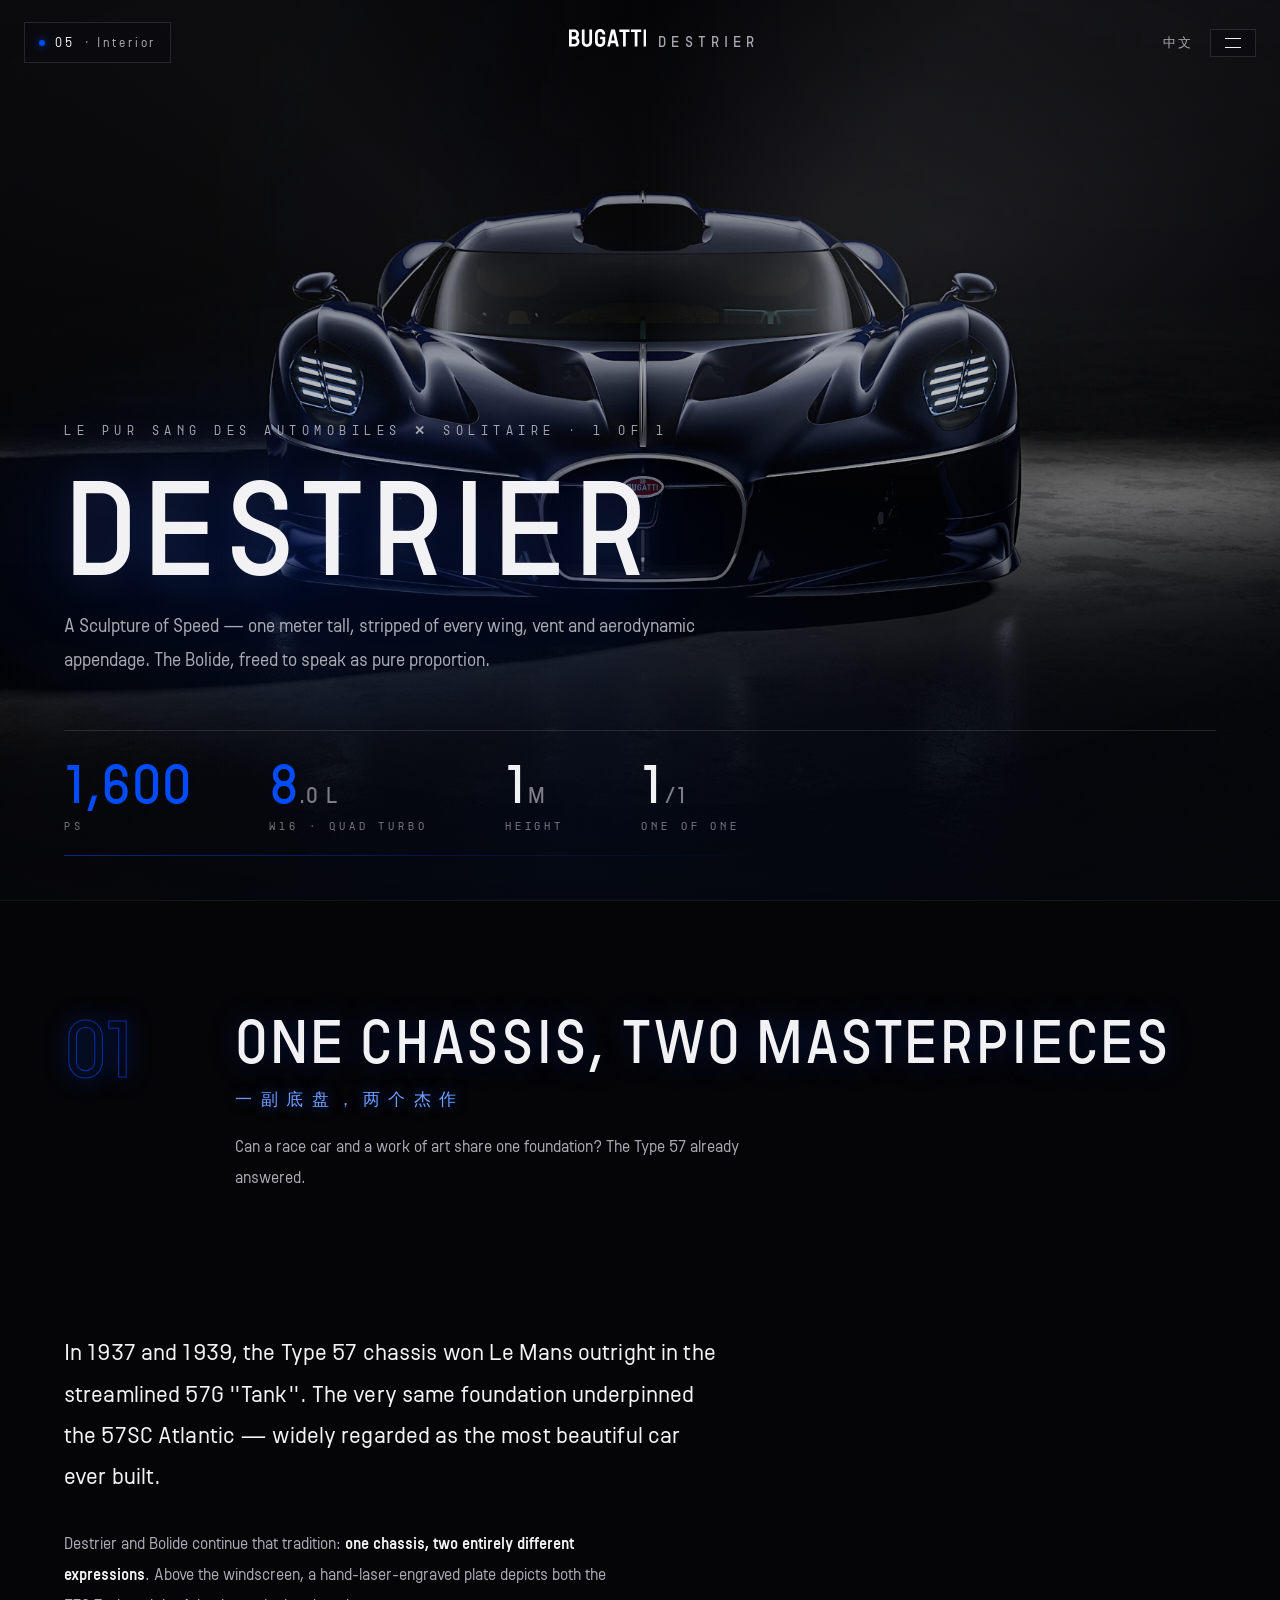
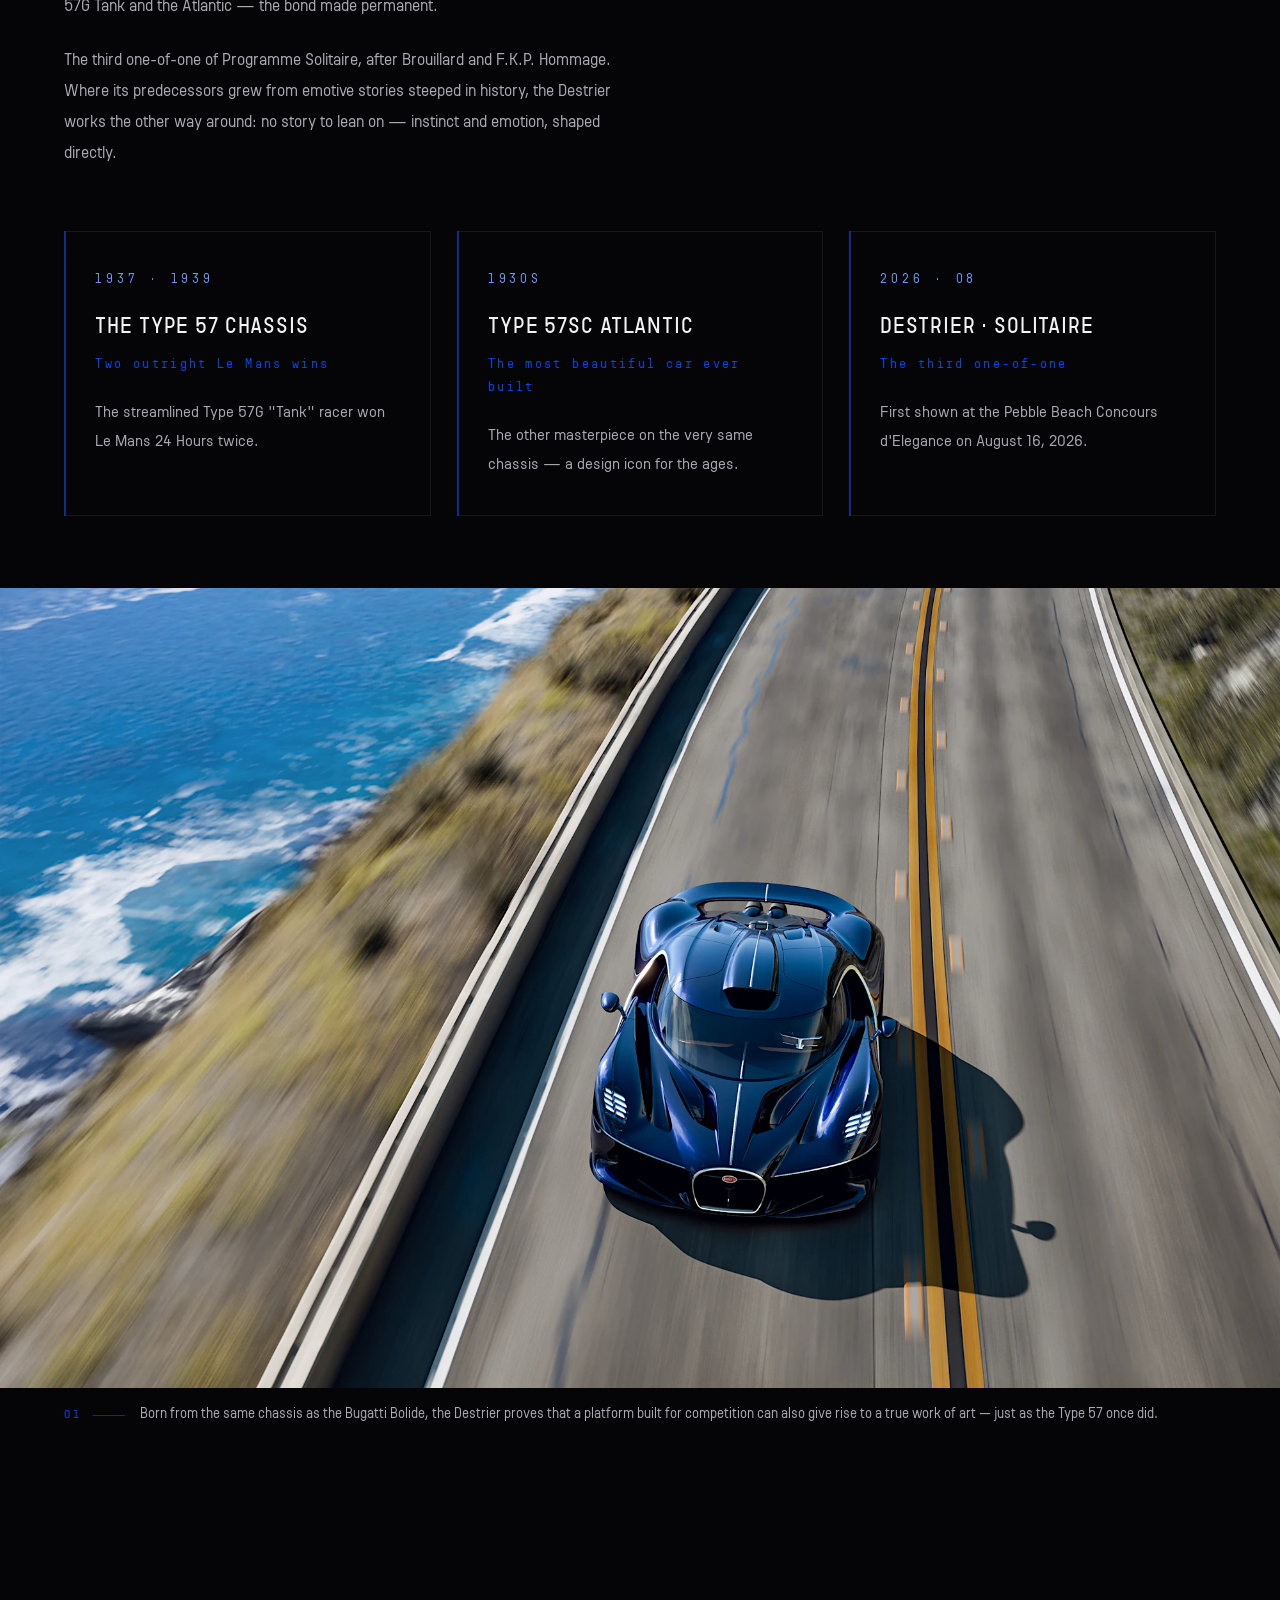
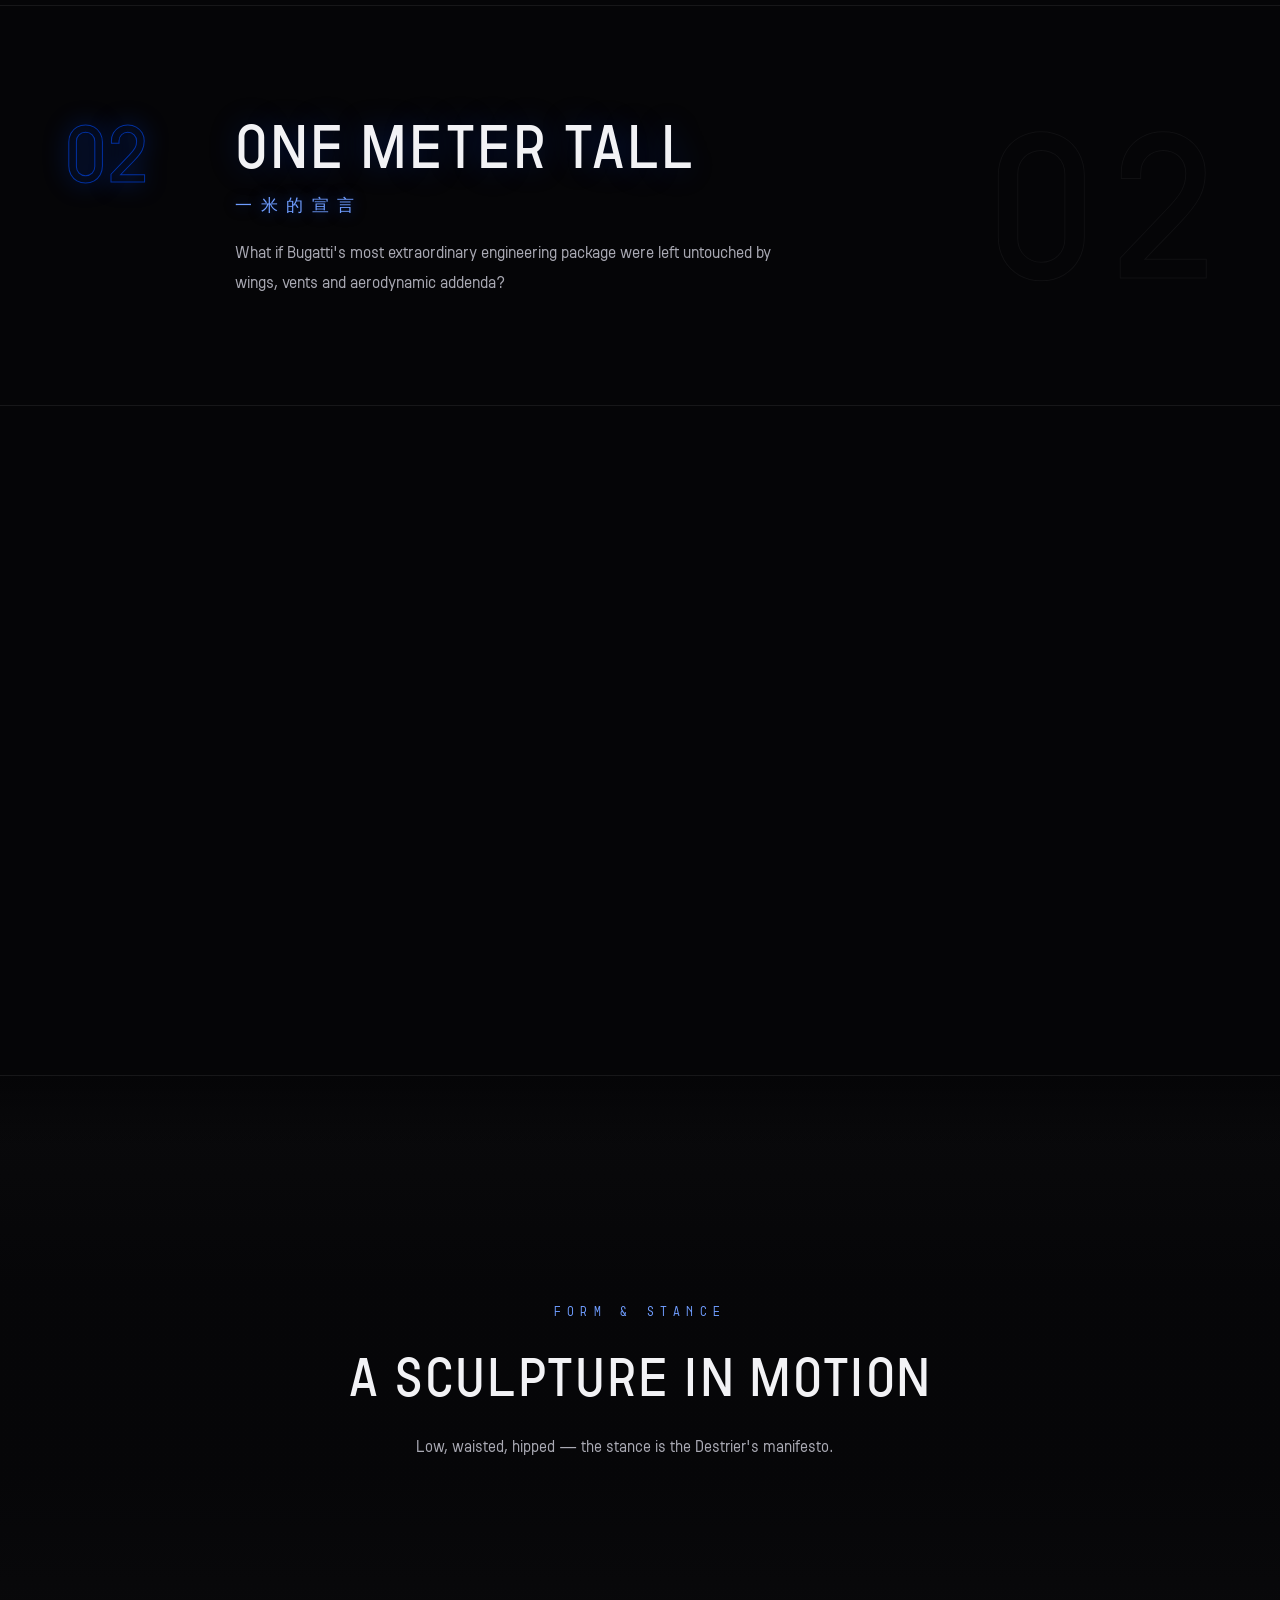
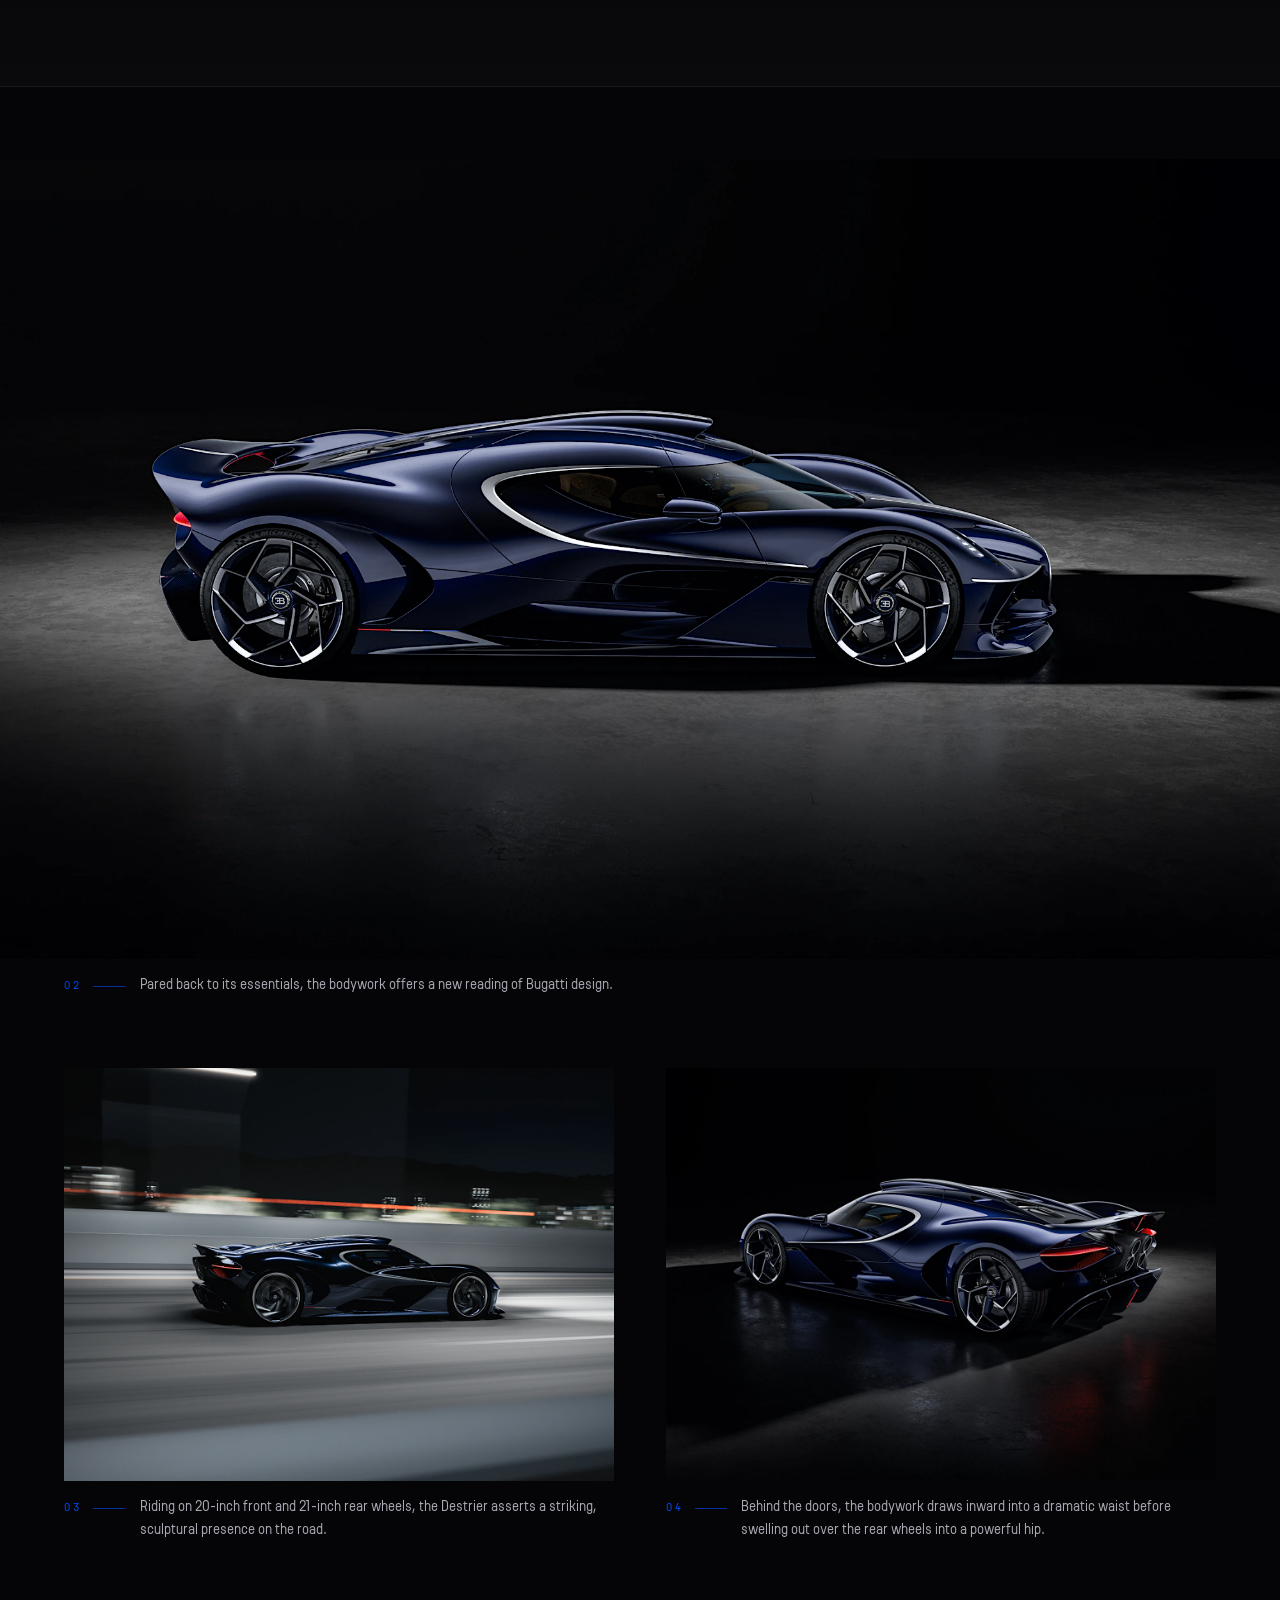
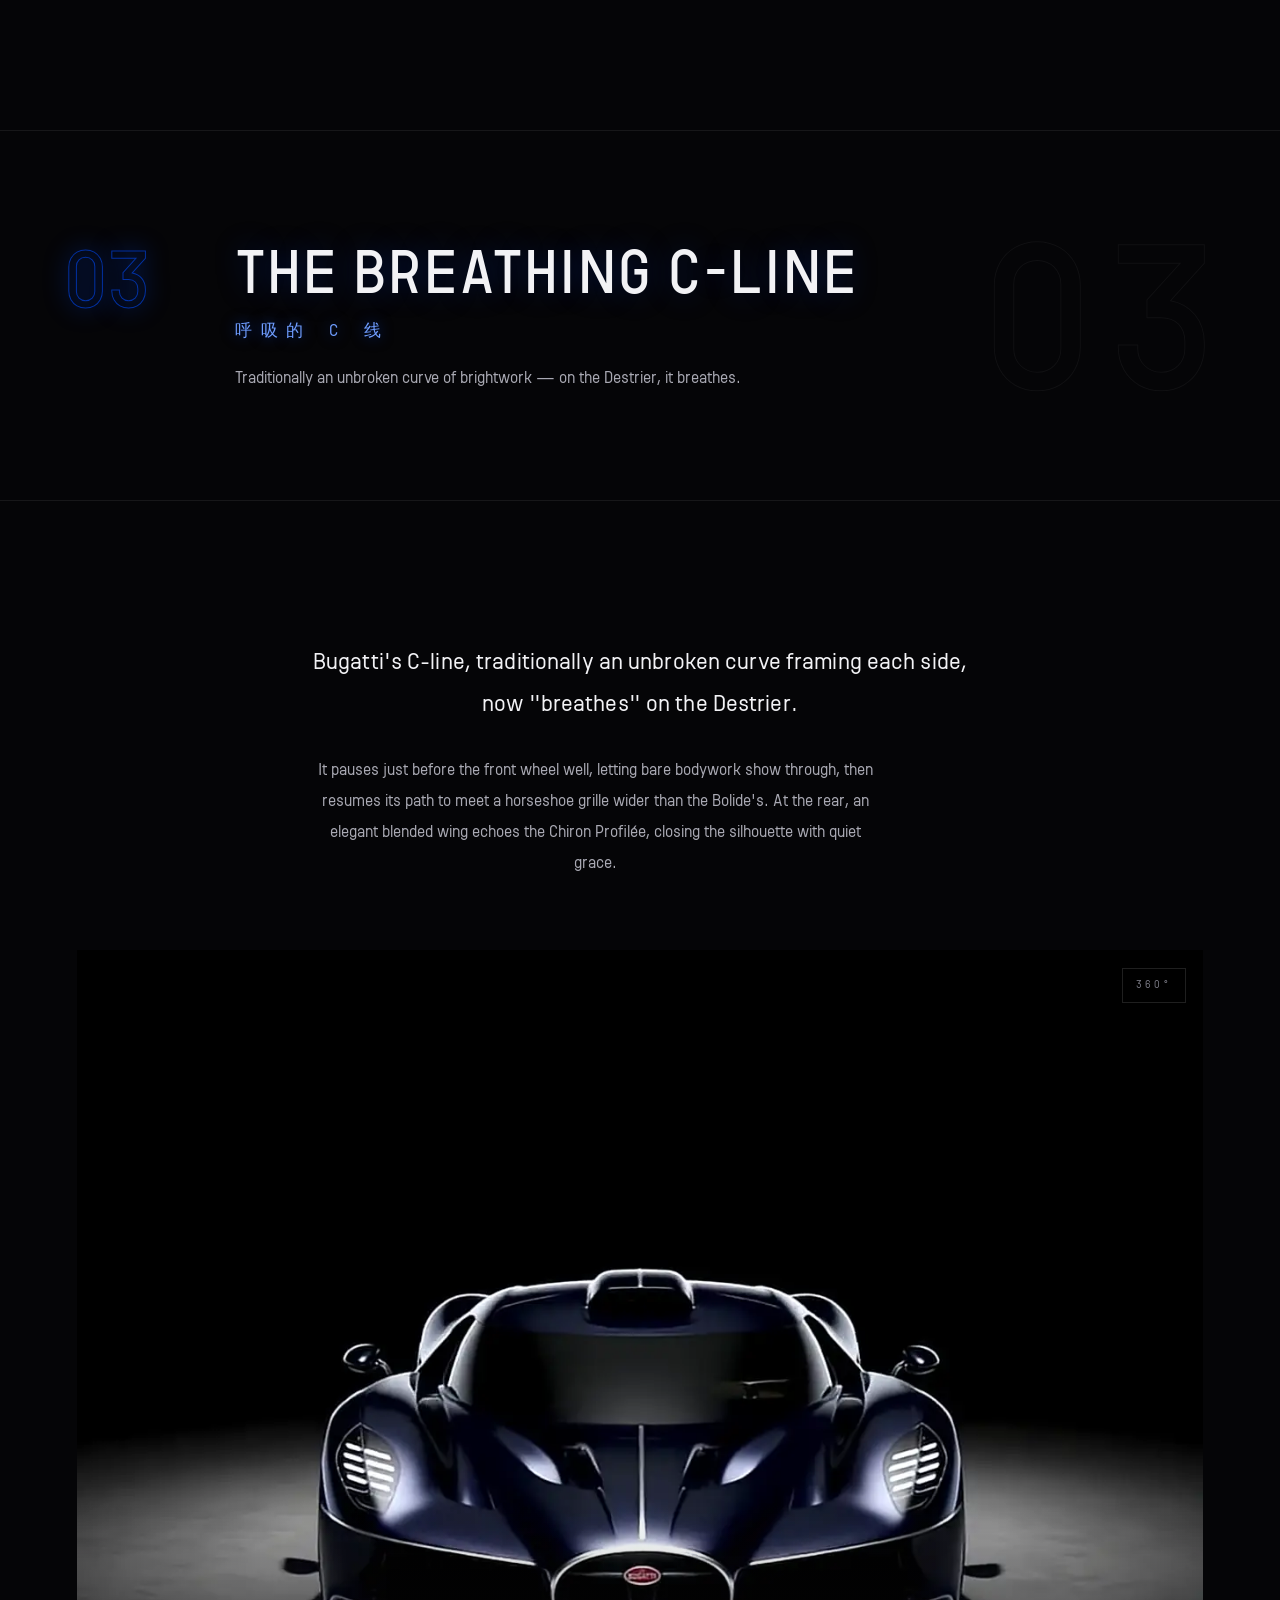
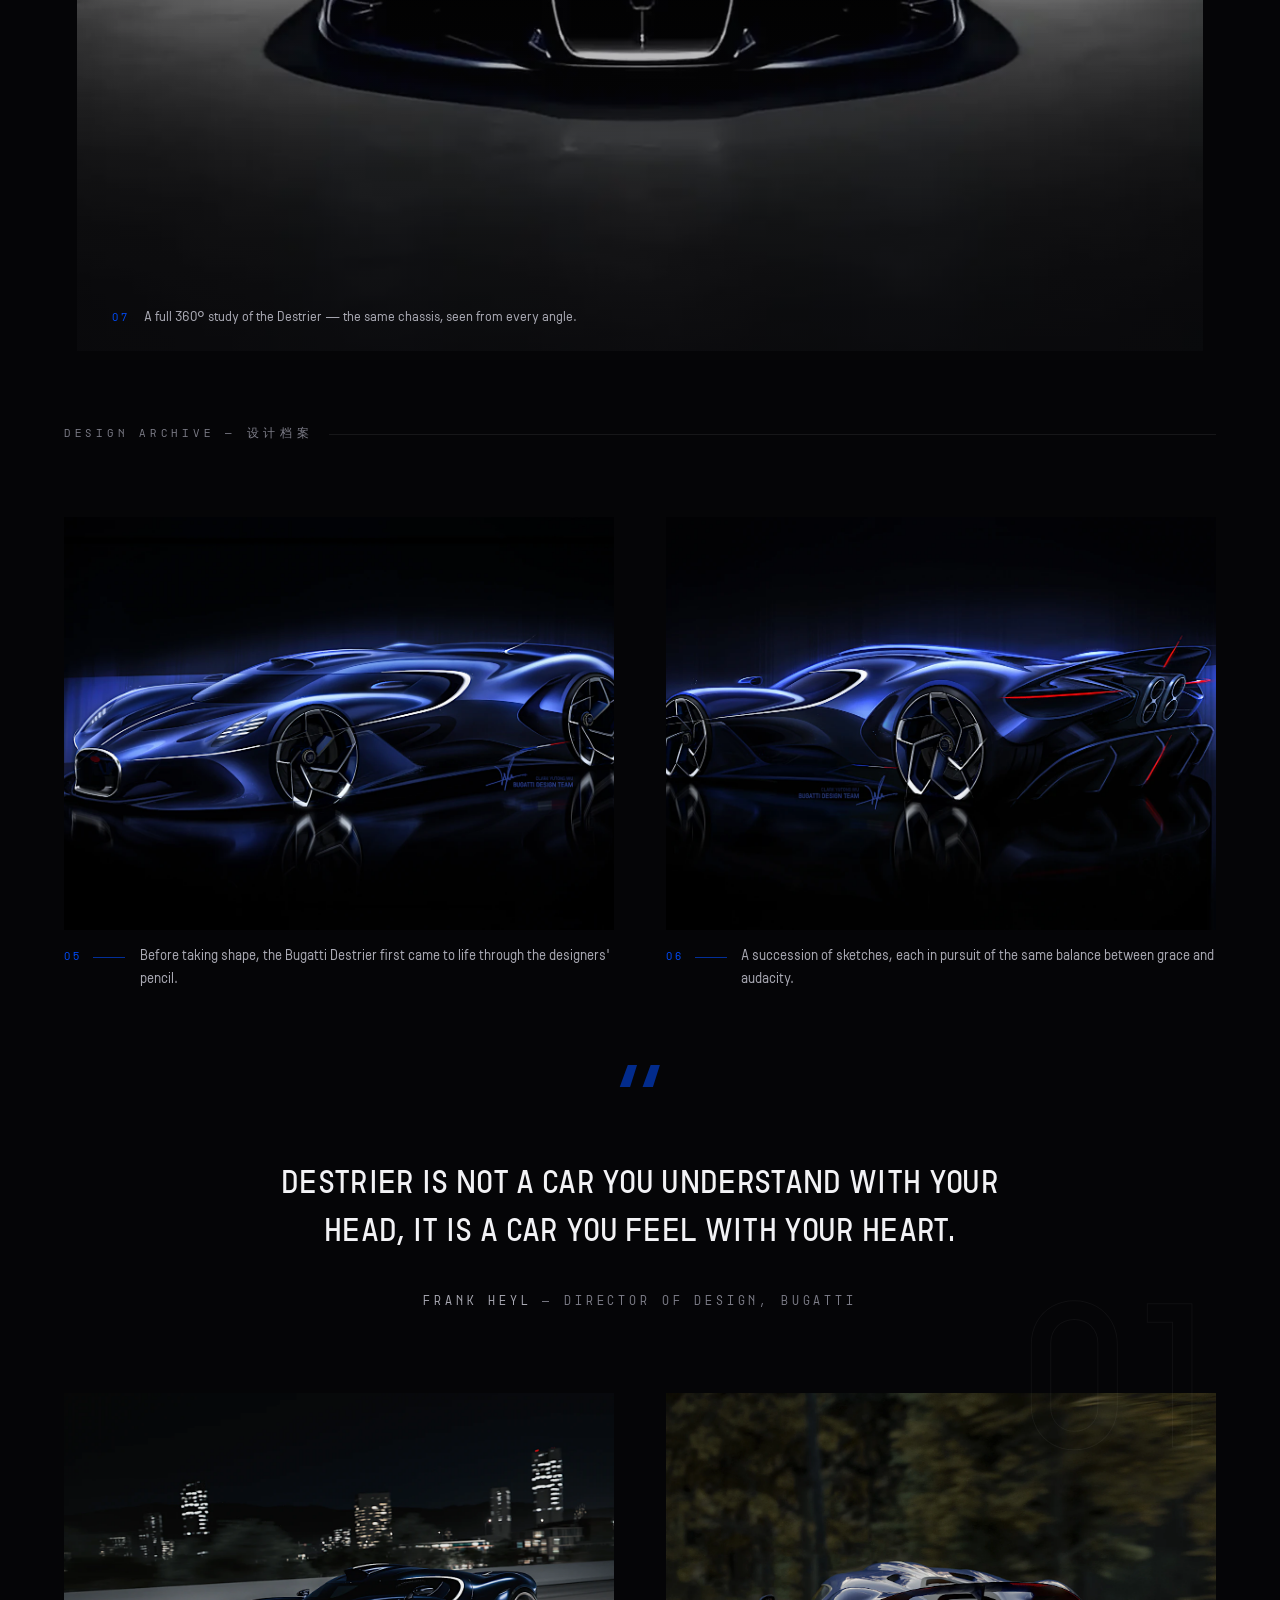
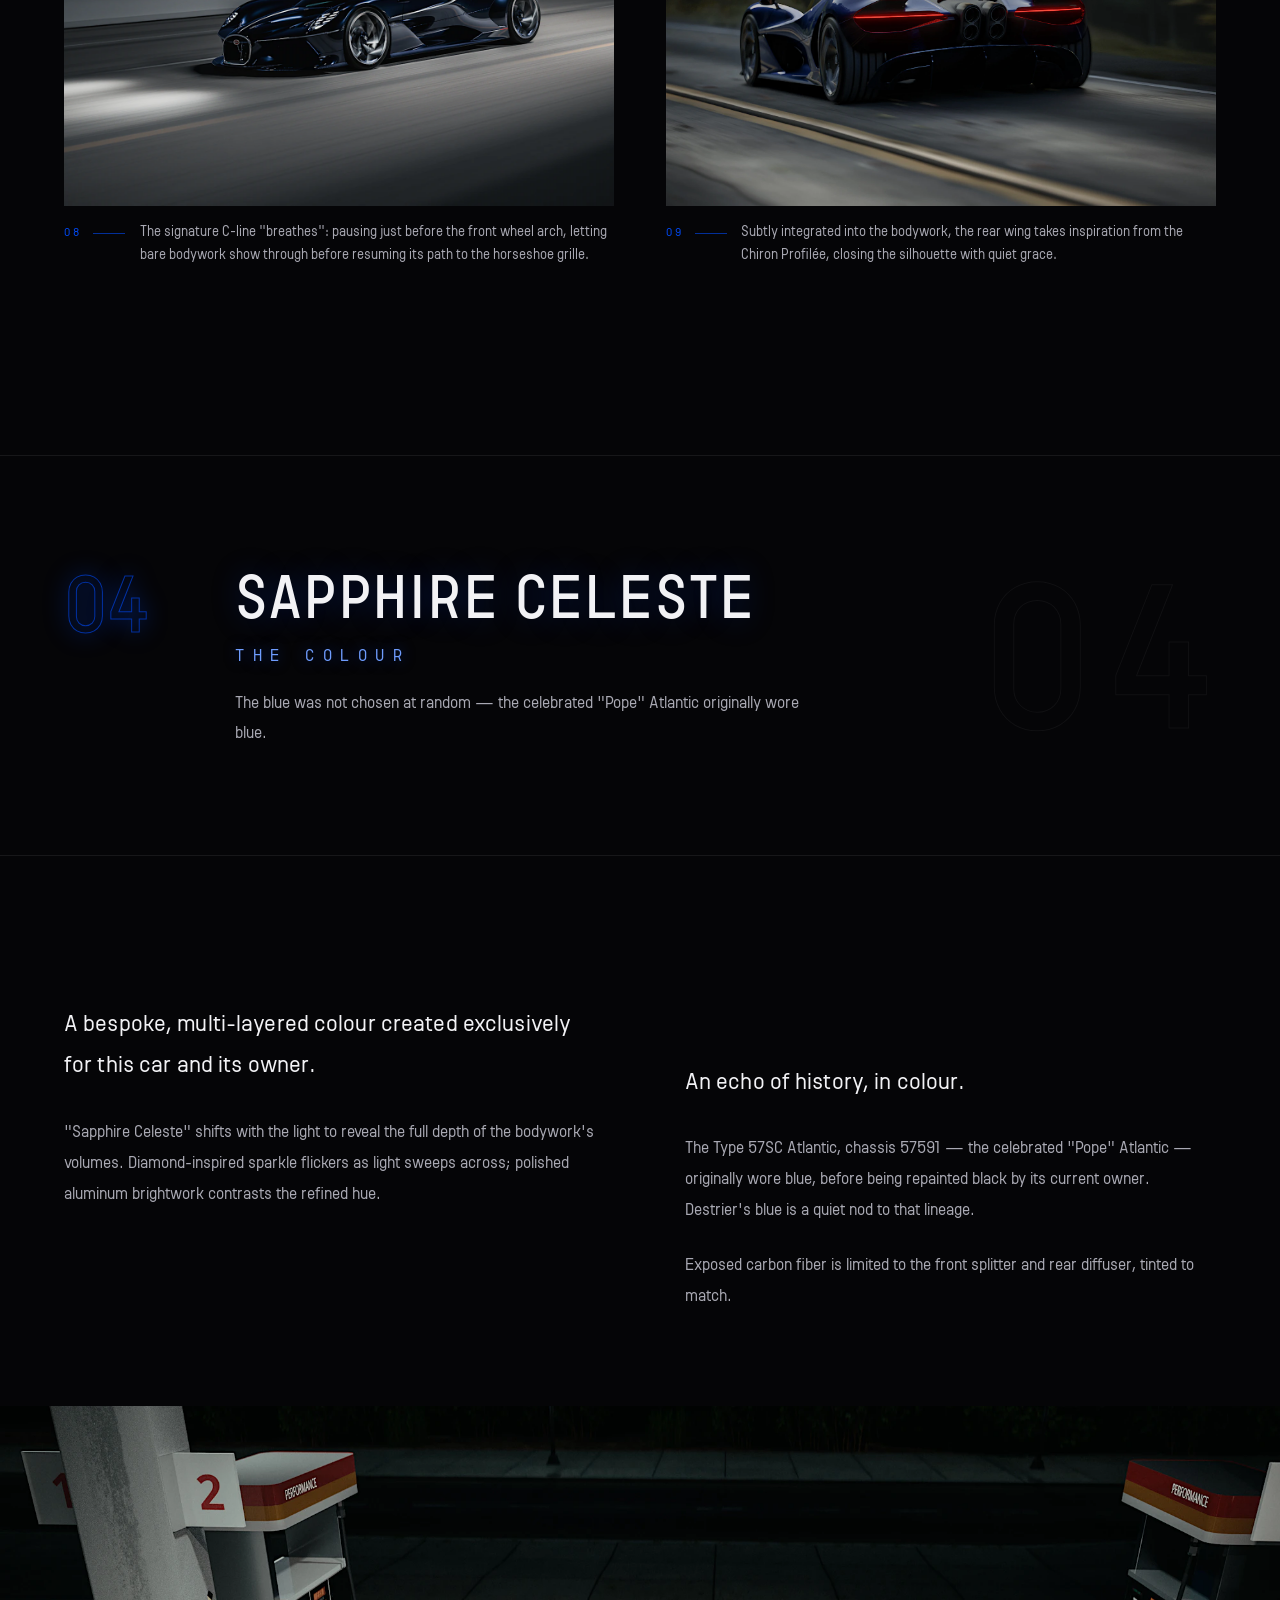
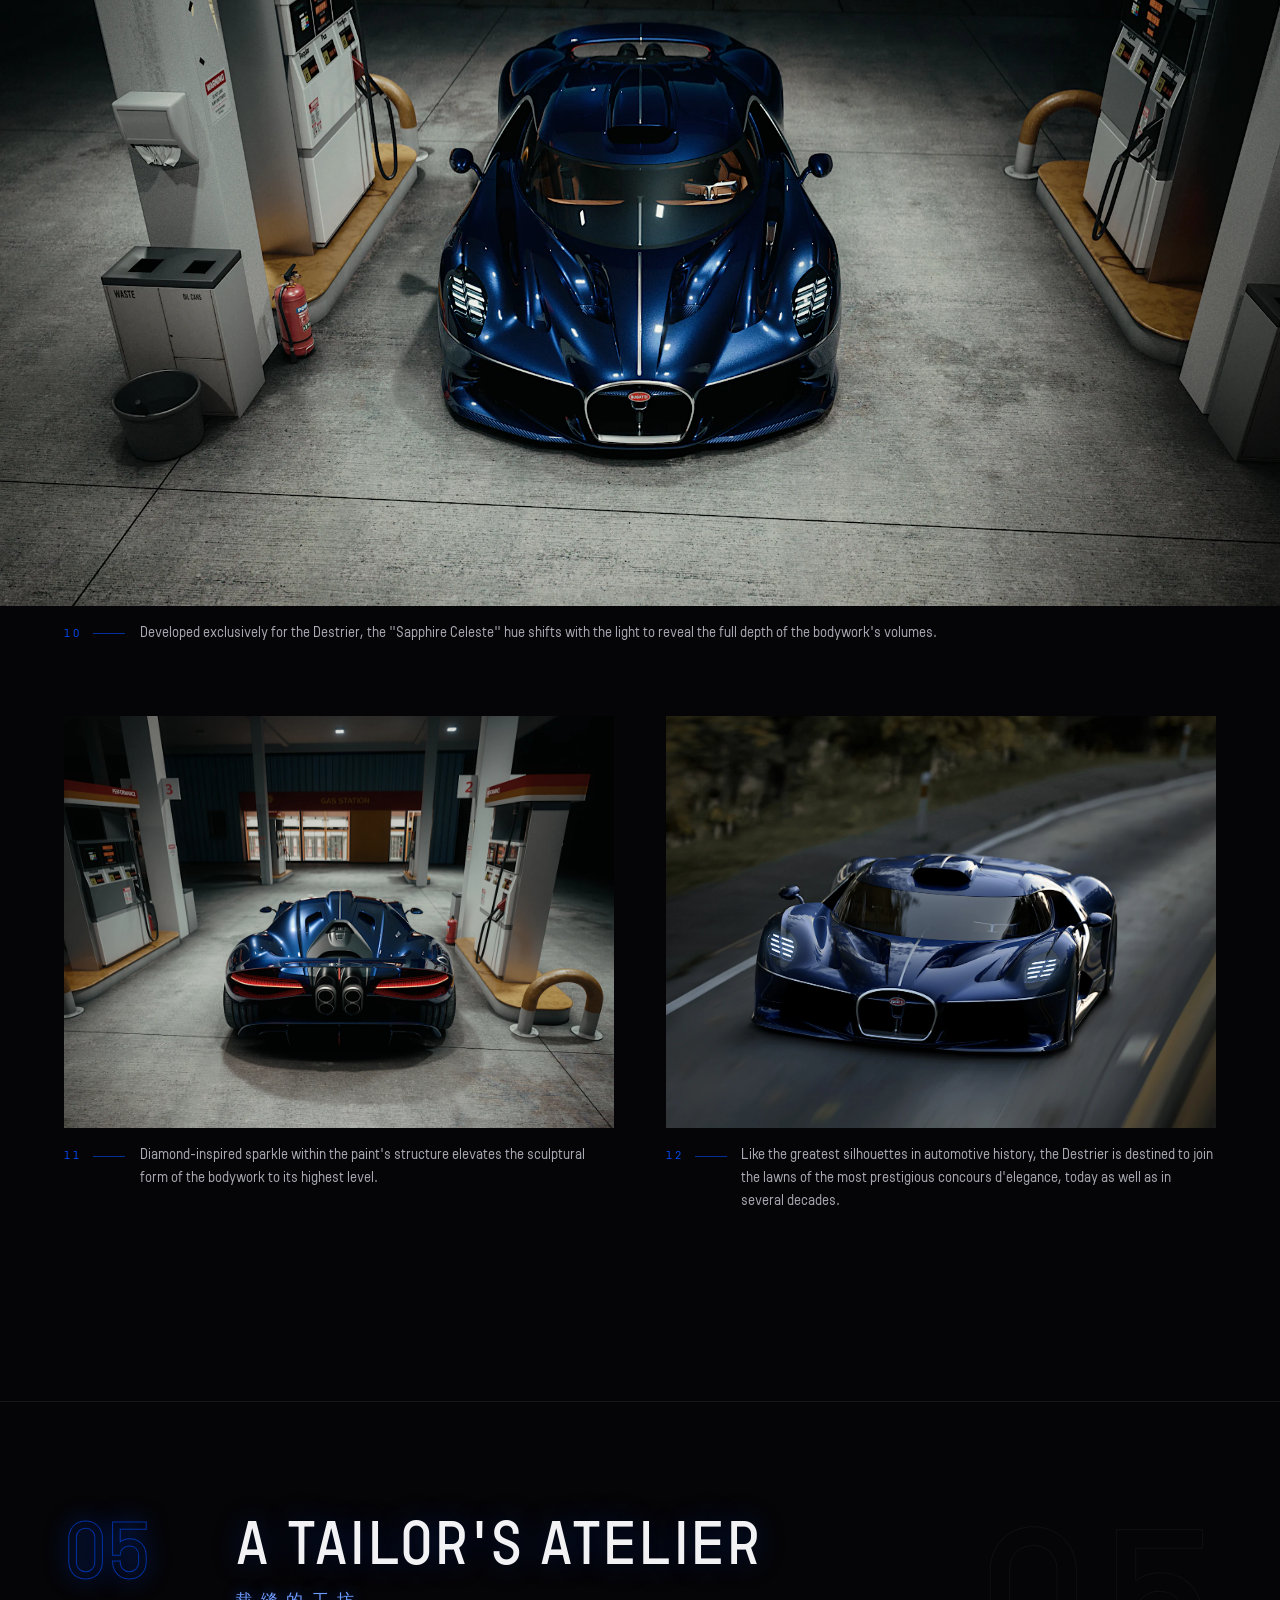
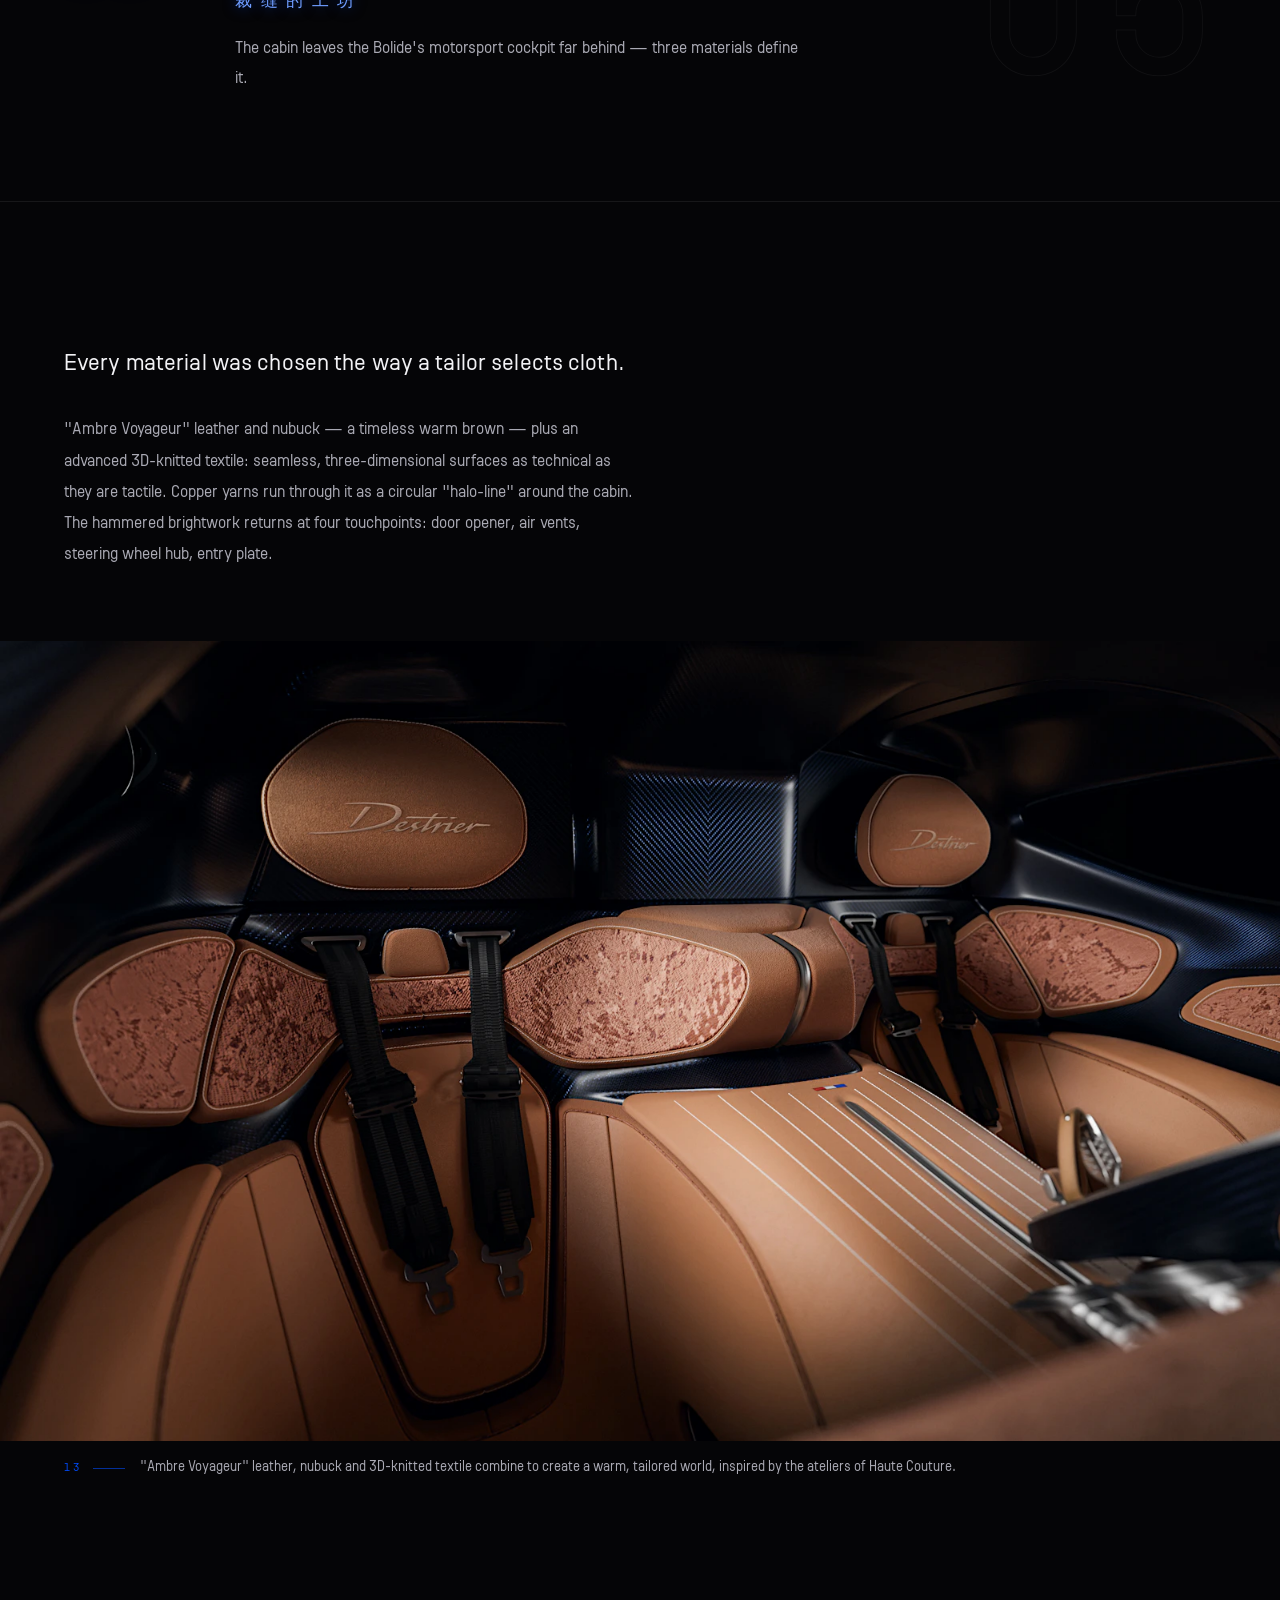
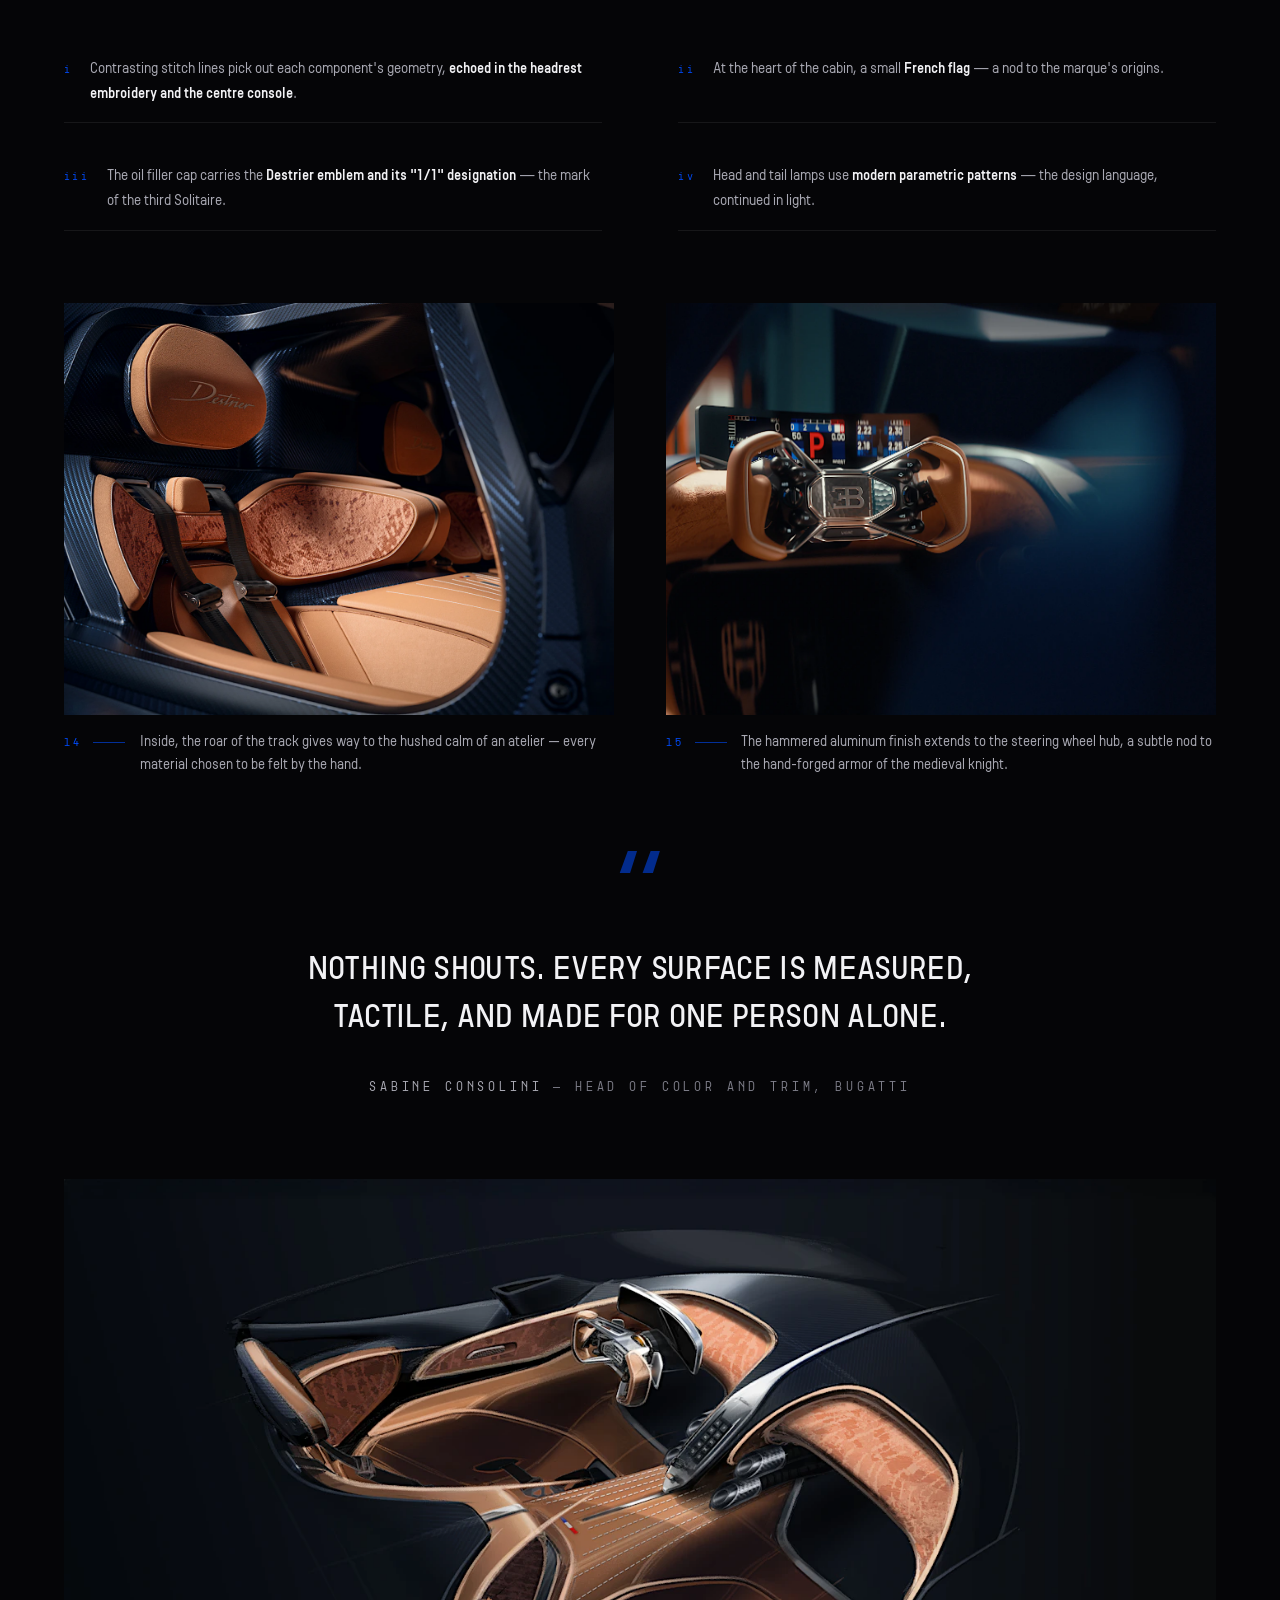
==== commit fd127546: "内饰章编号13图移至细节清单上方并修复全宽居中；删除首发日期表述；sw v15" ====
--- a/en.html
+++ b/en.html
@@ -163,7 +163,6 @@
       <span class="en">Pared back to its essentials, the bodywork offers a new reading of Bugatti design.</span>
       </figcaption>
   </figure>
-
   <div class="chapter__inner">
     <div class="figrow reveal">
       <figure class="figure">
@@ -346,7 +345,22 @@
   <div class="chapter__inner">
     <div class="prose reveal">
       <p class="lead">Every material was chosen the way a tailor selects cloth.</p>
-      <p>"Ambre Voyageur" leather and nubuck — a timeless warm brown — plus an advanced 3D-knitted textile: seamless, three-dimensional surfaces as technical as they are tactile. Copper yarns run through it as a circular "halo-line" around the cabin. The hammered brightwork returns at four touchpoints: door opener, air vents, steering wheel hub, entry plate.</p>    </div>
+      <p>"Ambre Voyageur" leather and nubuck — a timeless warm brown — plus an advanced 3D-knitted textile: seamless, three-dimensional surfaces as technical as they are tactile. Copper yarns run through it as a circular "halo-line" around the cabin. The hammered brightwork returns at four touchpoints: door opener, air vents, steering wheel hub, entry plate.</p>
+    </div>
+  </div>
+
+  <figure class="figure figure--full reveal">
+    <div class="figure__media">
+      <img src="assets/interior-seat.webp" alt="Ambre Voyageur leather and 3D-knitted textile" loading="lazy" width="1600" height="1000">
+    </div>
+    <figcaption class="figure__cap" style="max-width:var(--w-doc);margin-left:auto;margin-right:auto;padding:0 clamp(1.5rem,5vw,4rem);">
+      <span class="no">13</span>
+      <span class="en">"Ambre Voyageur" leather, nubuck and 3D-knitted textile combine to create a warm, tailored world, inspired by the ateliers of Haute Couture.</span>
+      </figcaption>
+  </figure>
+
+  <div class="chapter__inner">
+
 
     <!-- Details -->
     <span class="sec-label reveal">Details — 细节</span>
@@ -370,15 +384,7 @@
     </div>
   </div>
 
-  <figure class="figure figure--full reveal">
-    <div class="figure__media">
-      <img src="assets/interior-seat.webp" alt="Ambre Voyageur leather and 3D-knitted textile" loading="lazy" width="1600" height="1000">
-    </div>
-    <figcaption class="figure__cap" style="max-width:var(--w-doc);margin-left:auto;margin-right:auto;padding:0 clamp(1.5rem,5vw,4rem);">
-      <span class="no">13</span>
-      <span class="en">"Ambre Voyageur" leather, nubuck and 3D-knitted textile combine to create a warm, tailored world, inspired by the ateliers of Haute Couture.</span>
-      </figcaption>
-  </figure>
+
 
   <div class="chapter__inner">
     <div class="figrow reveal">
@@ -466,7 +472,6 @@
     <div class="prose prose--center reveal">
       <p class="lead">Like the great Concours-winning cars of the past, Destrier's story is one of proportion and craftsmanship, not outright performance.</p>
       <p>Beneath the bodywork sits the Bolide's complete W16 — <b>1,600 PS, the quad-turbocharged 8.0-litre engine at the peak of its development</b>. The only part of the car left untouched: because it needed no changes.</p>
-      <p>It meets the world at the Pebble Beach Concours d'Elegance on August 16, 2026.</p>
     </div>
   </div>
 
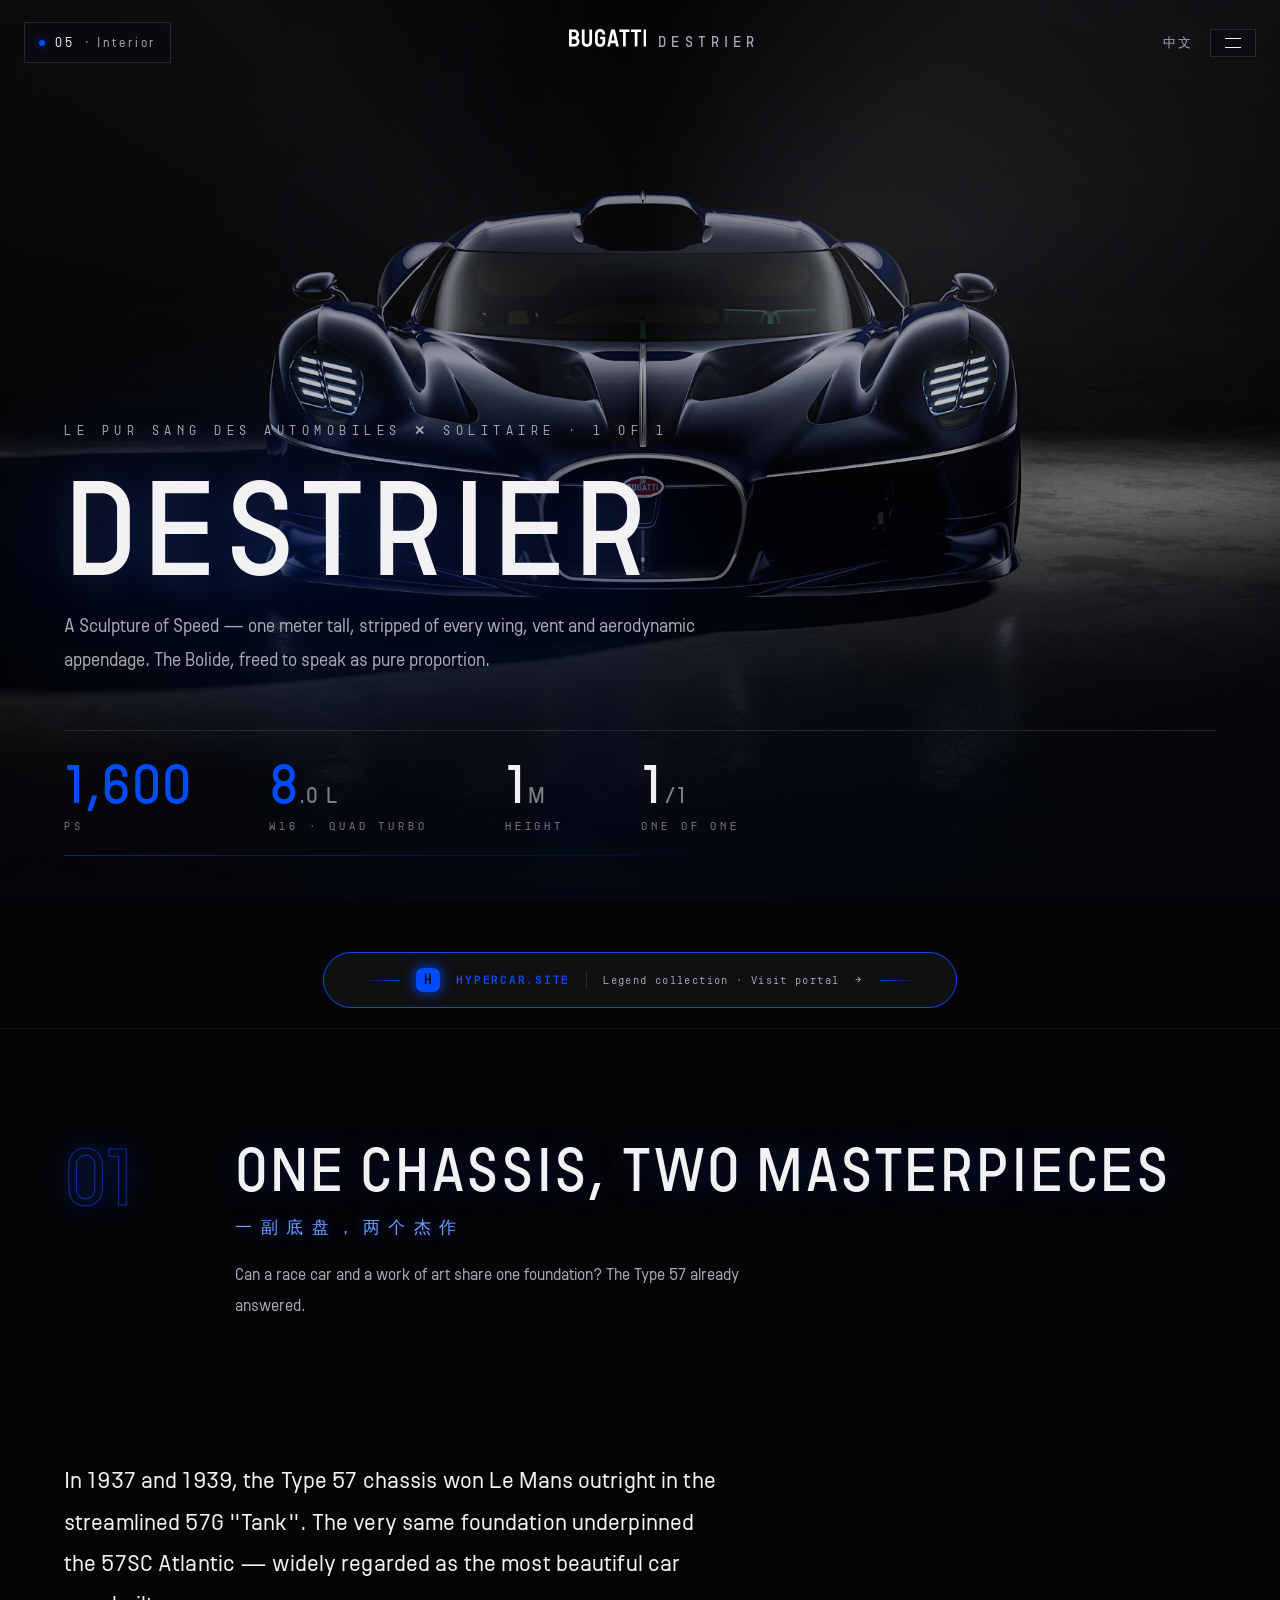
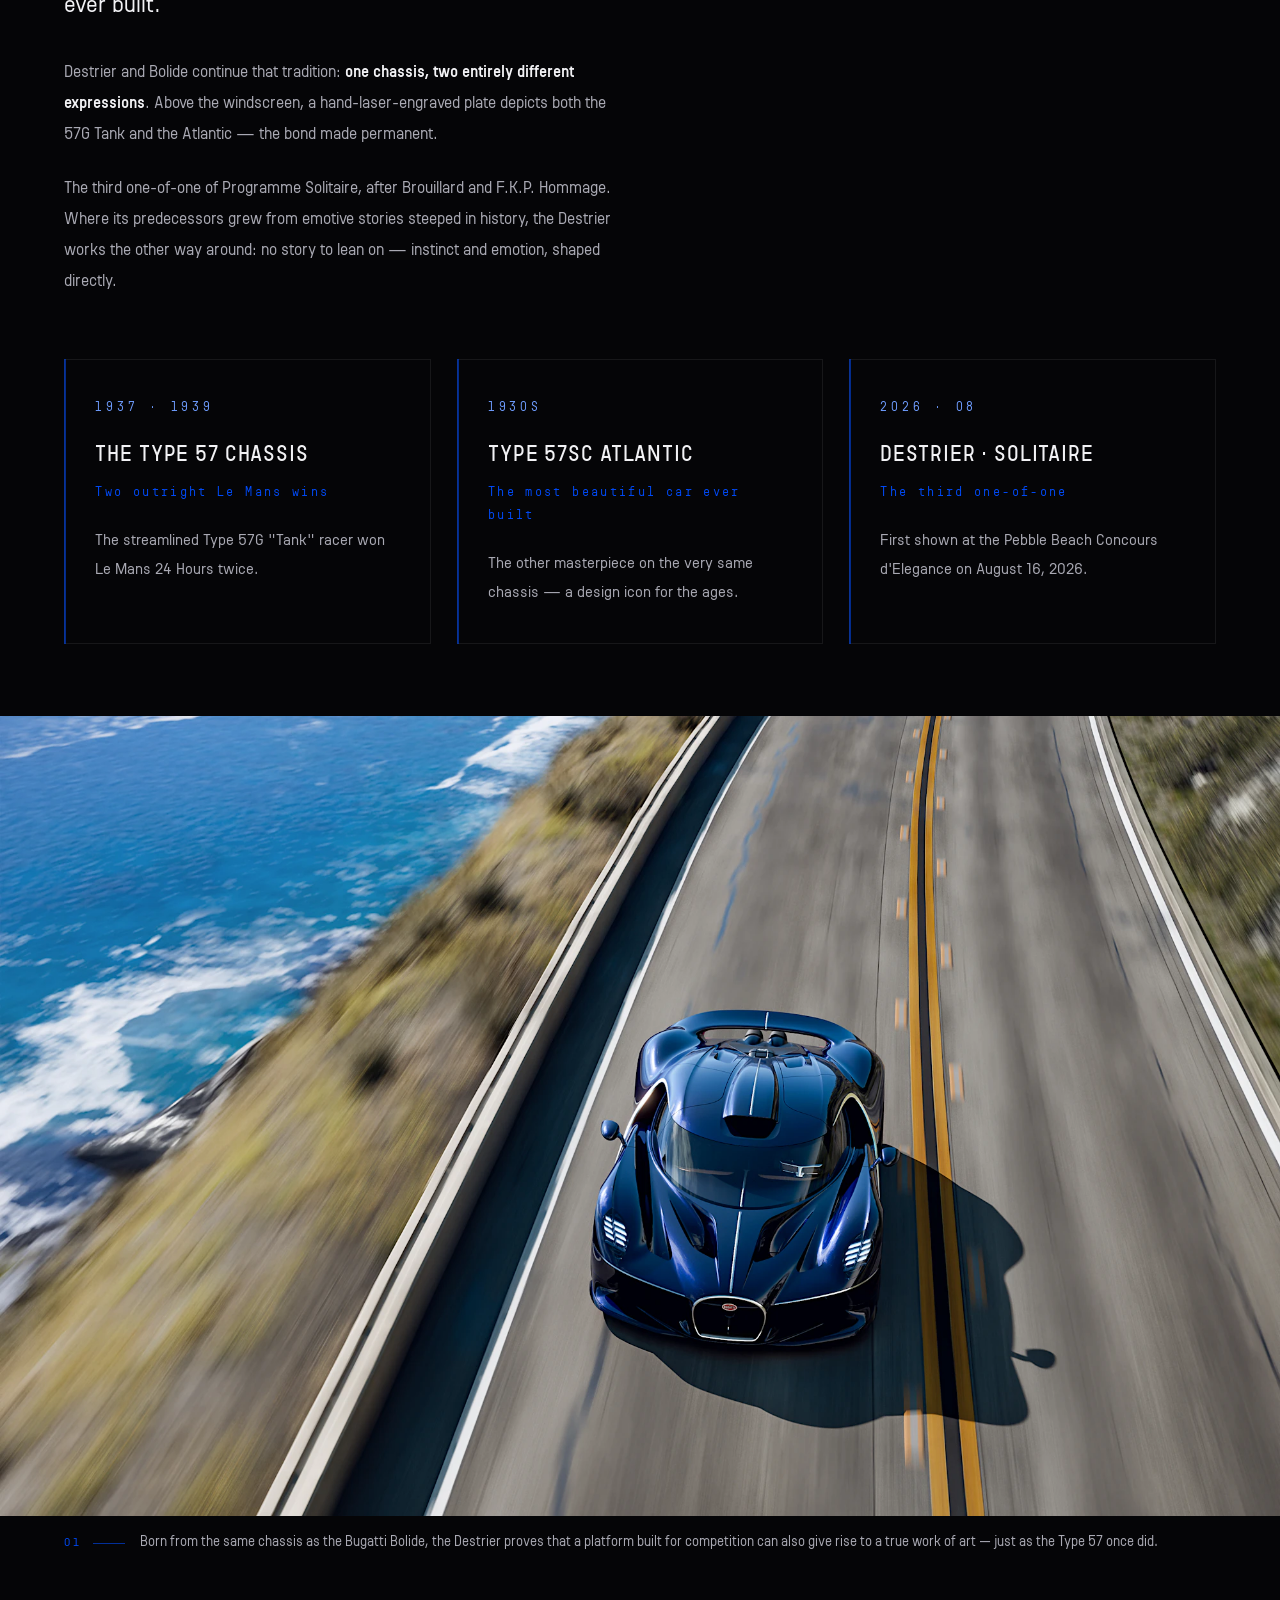
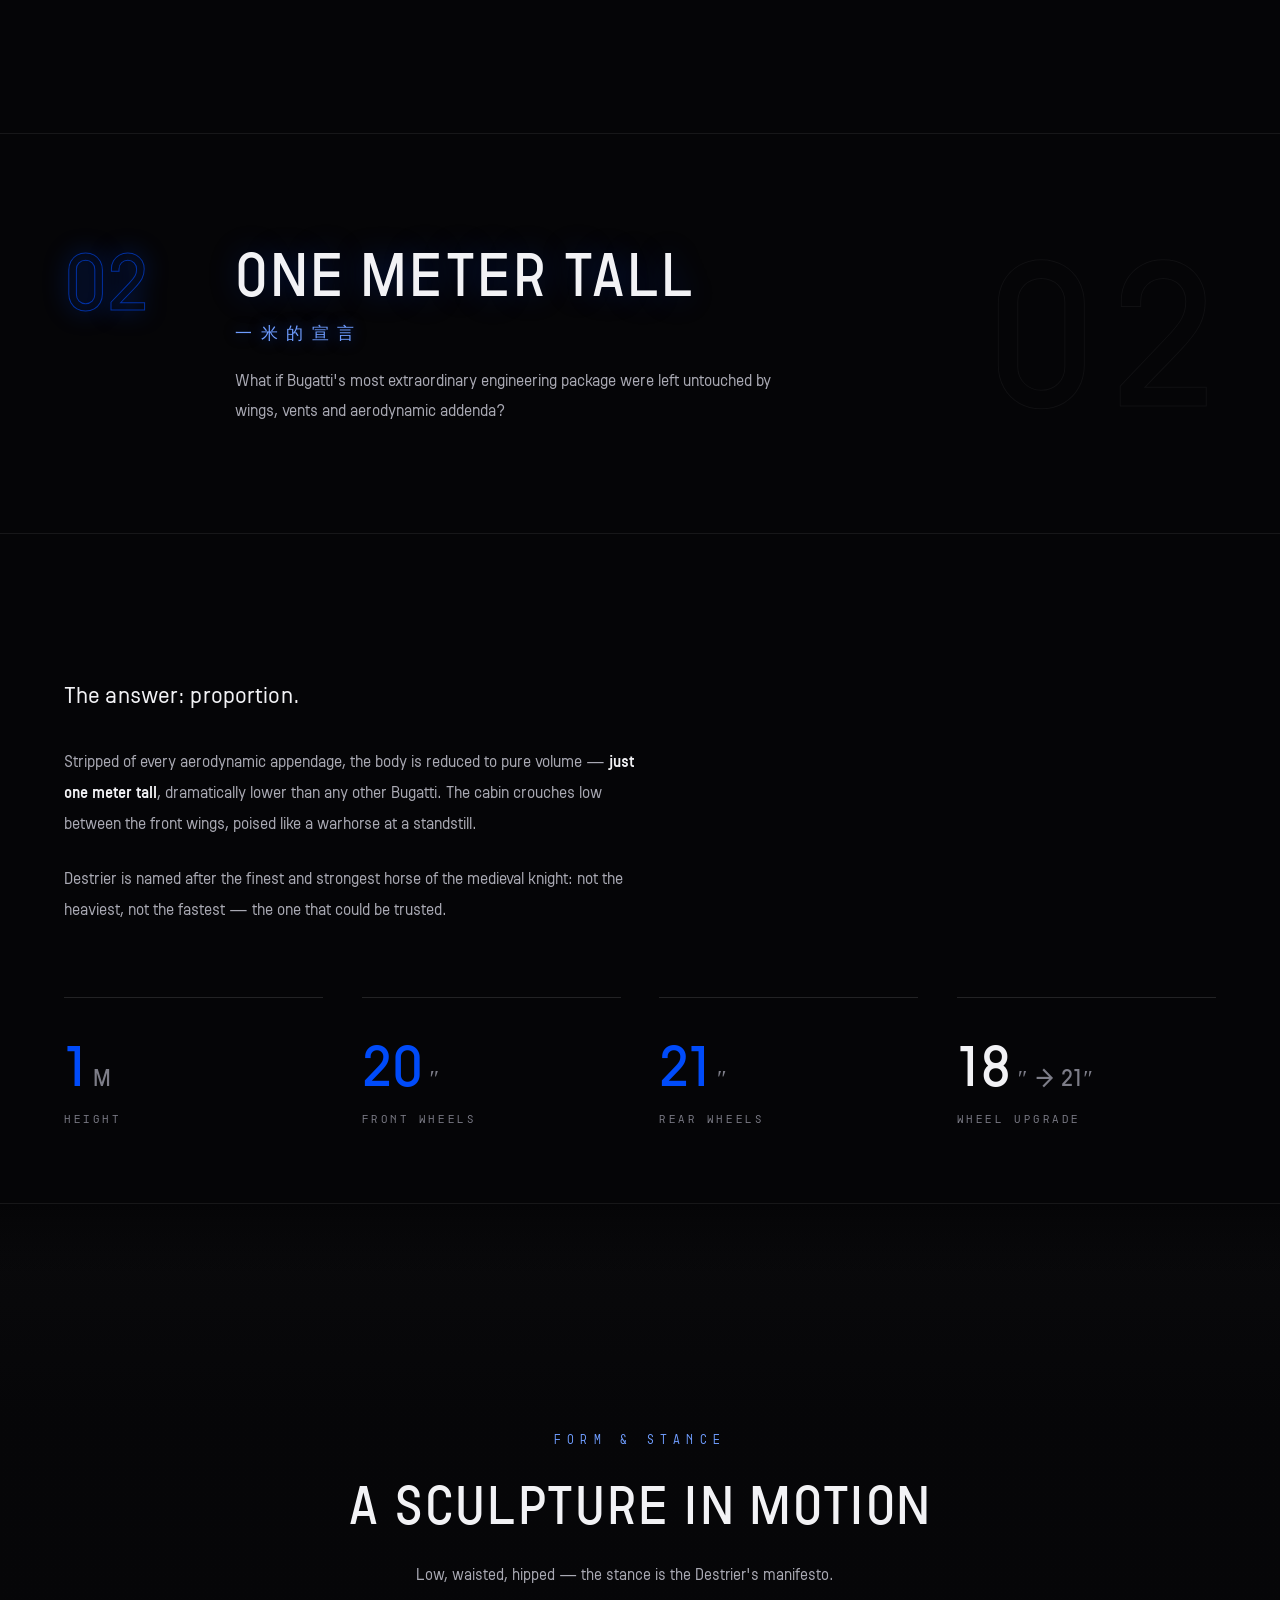
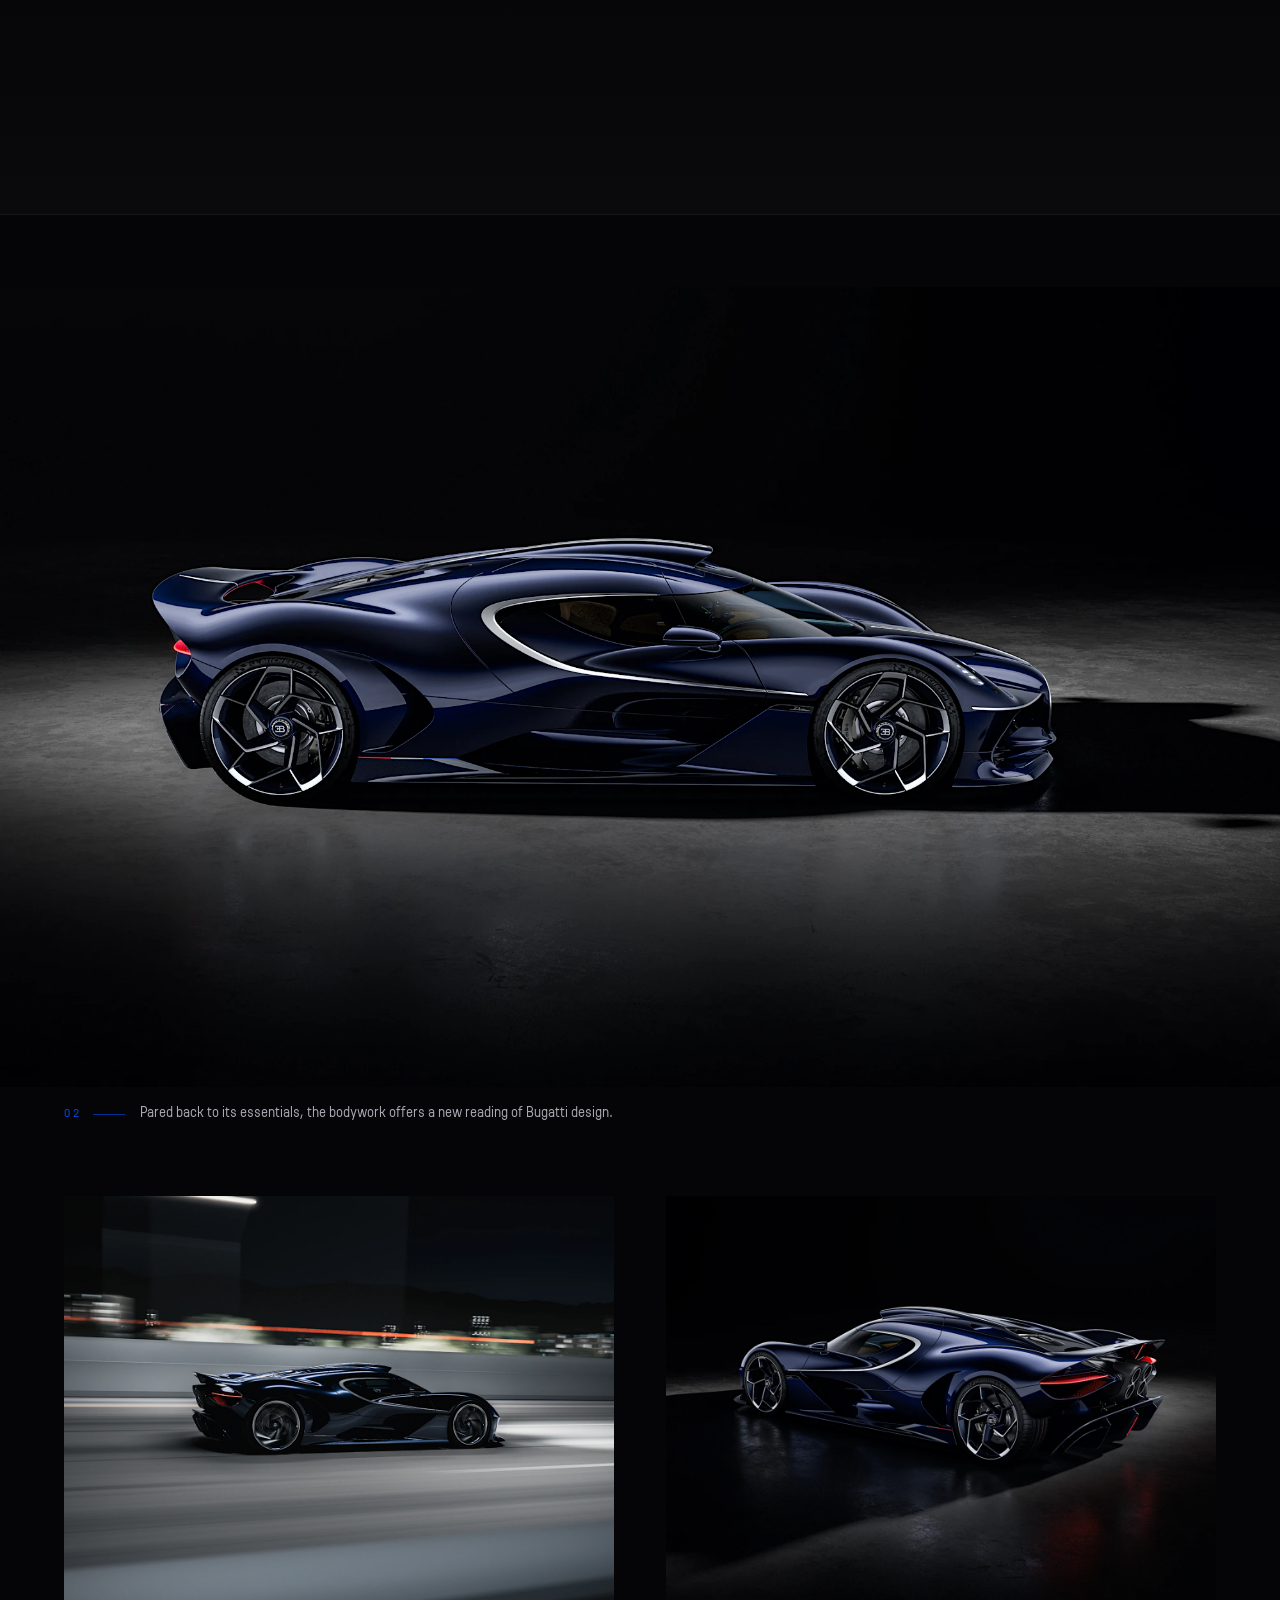
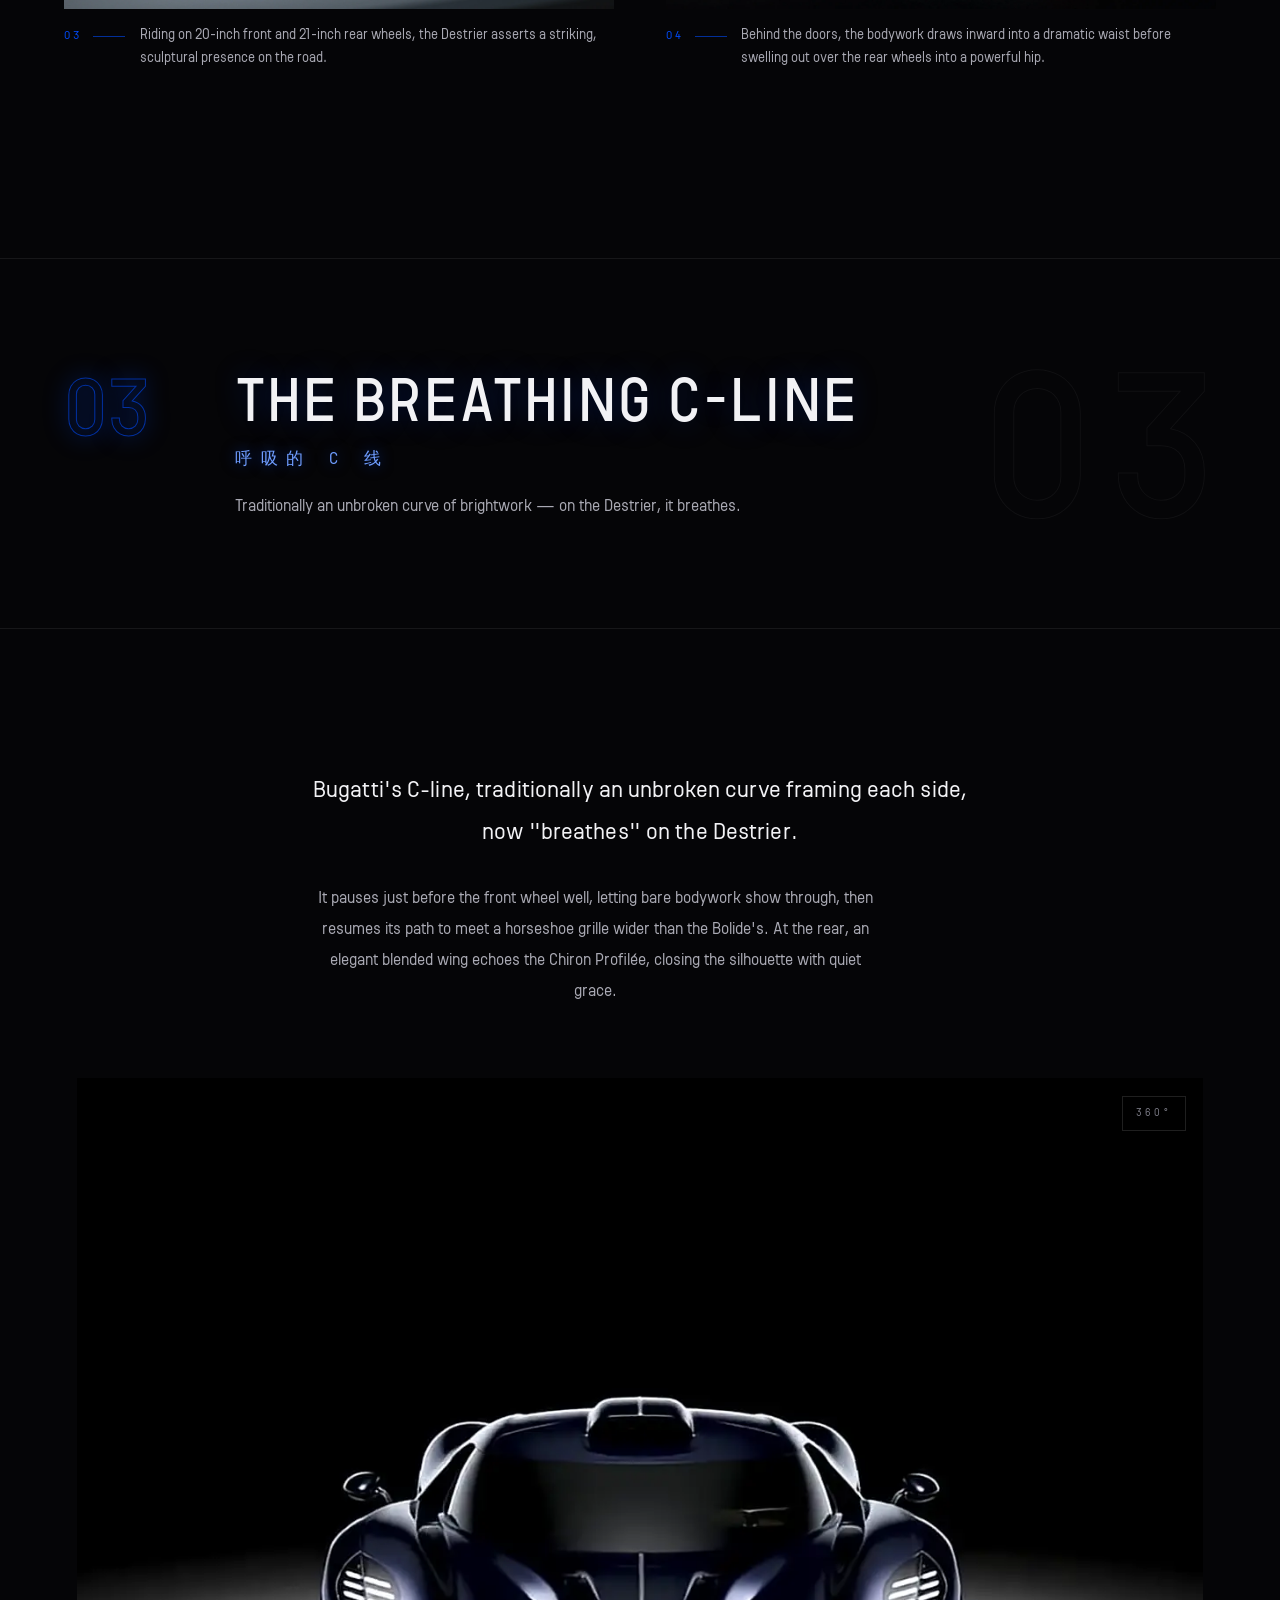
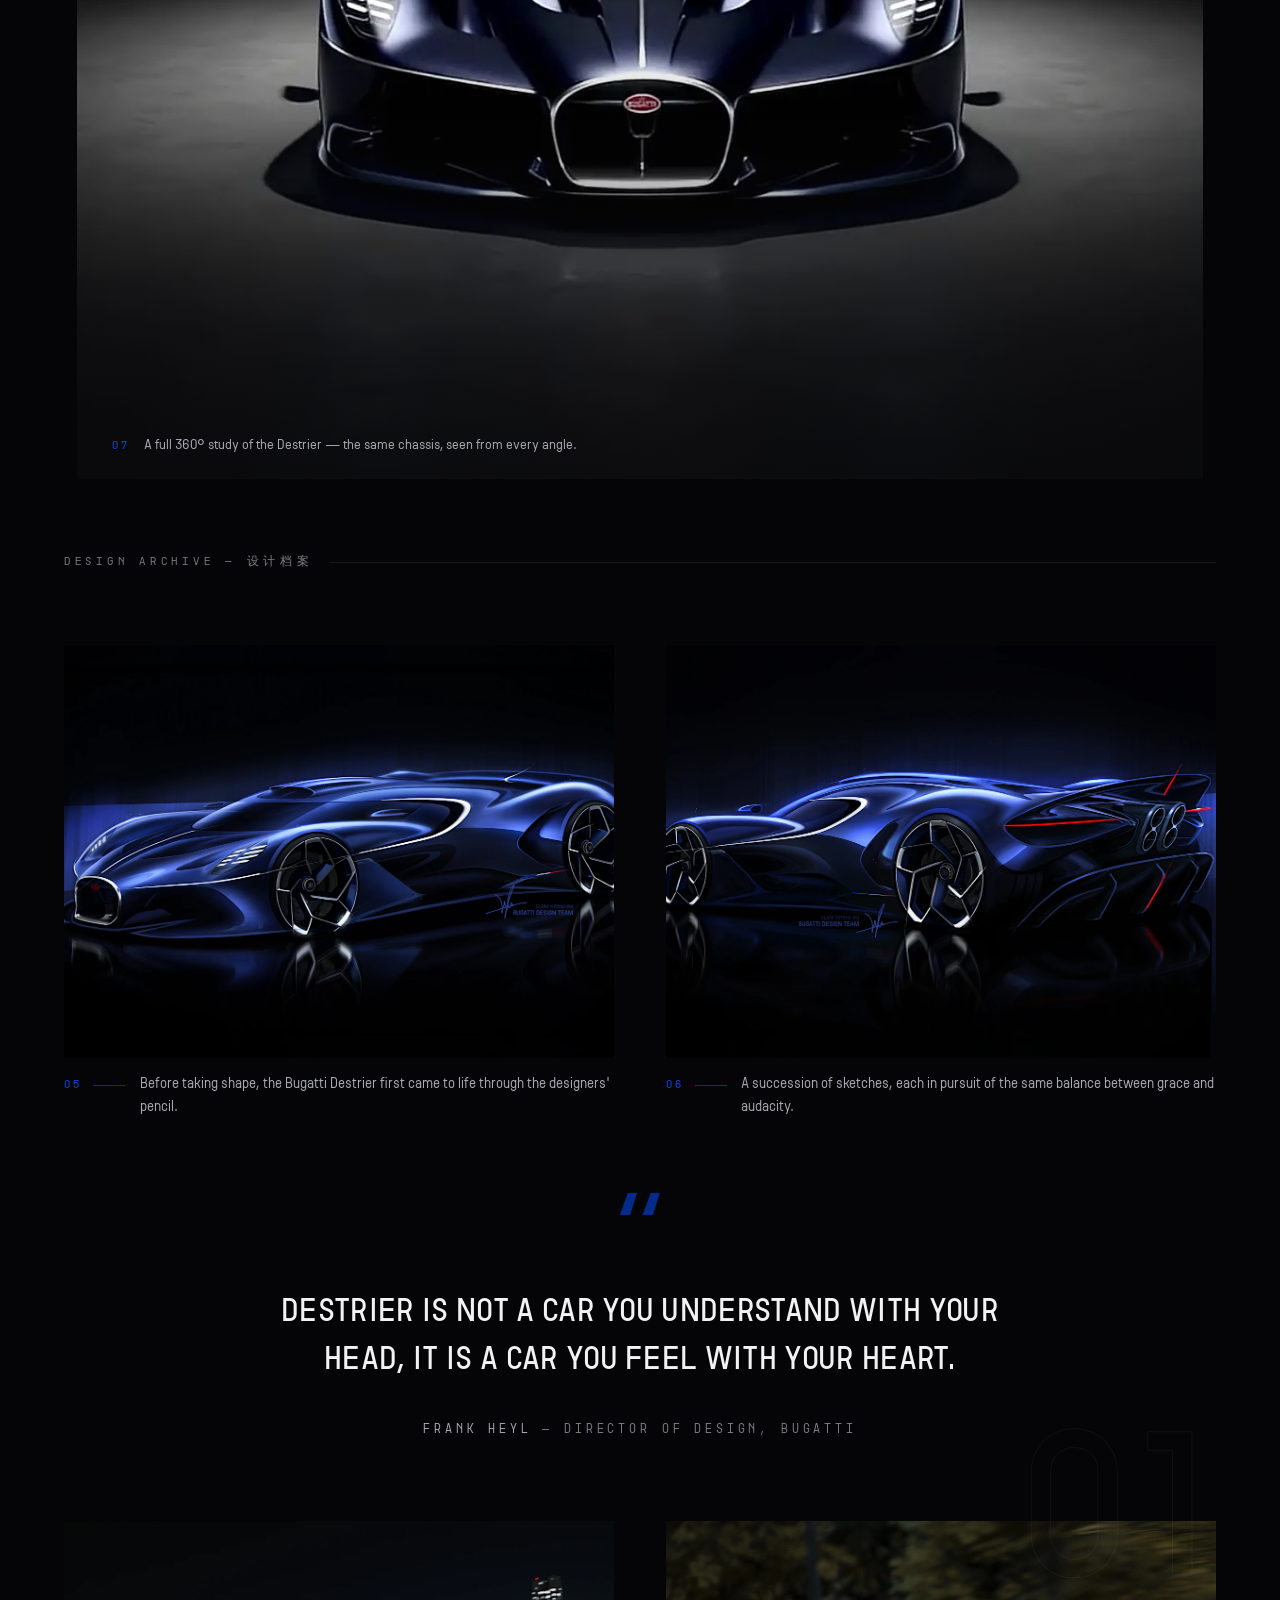
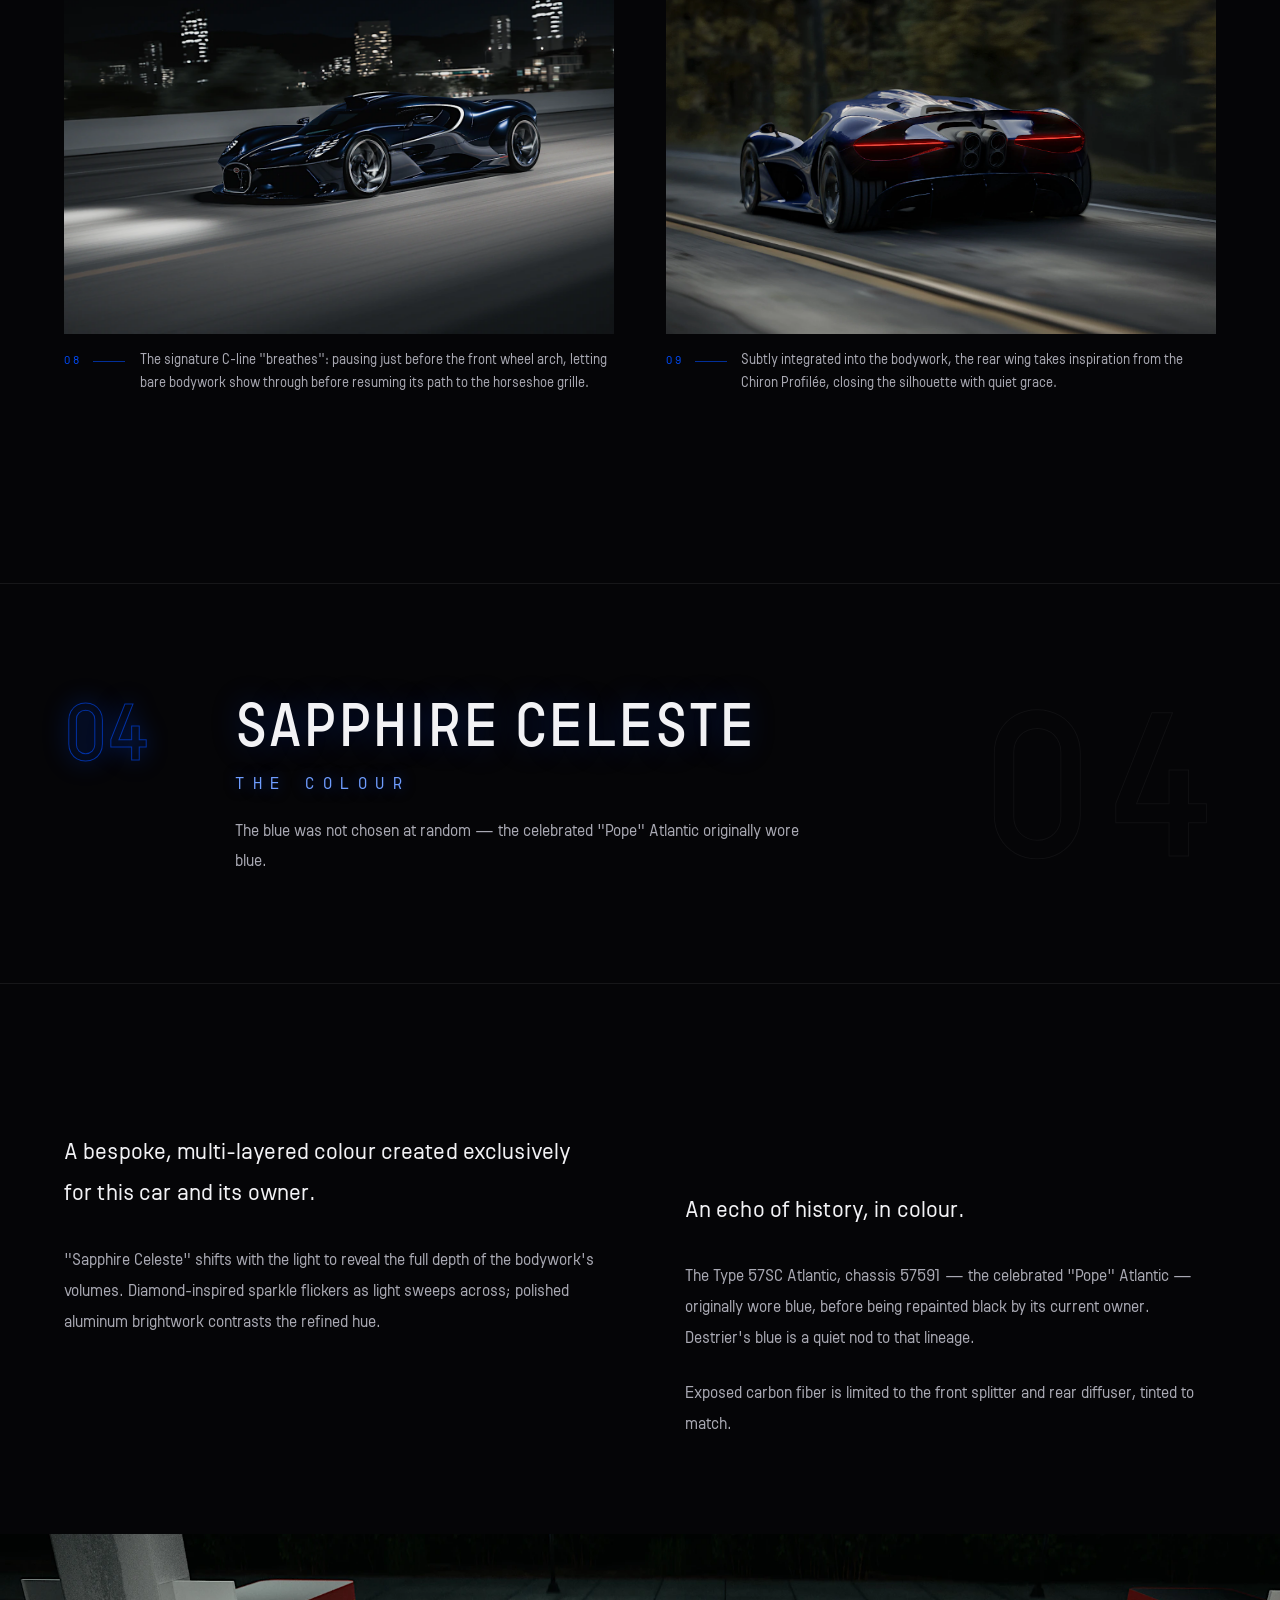
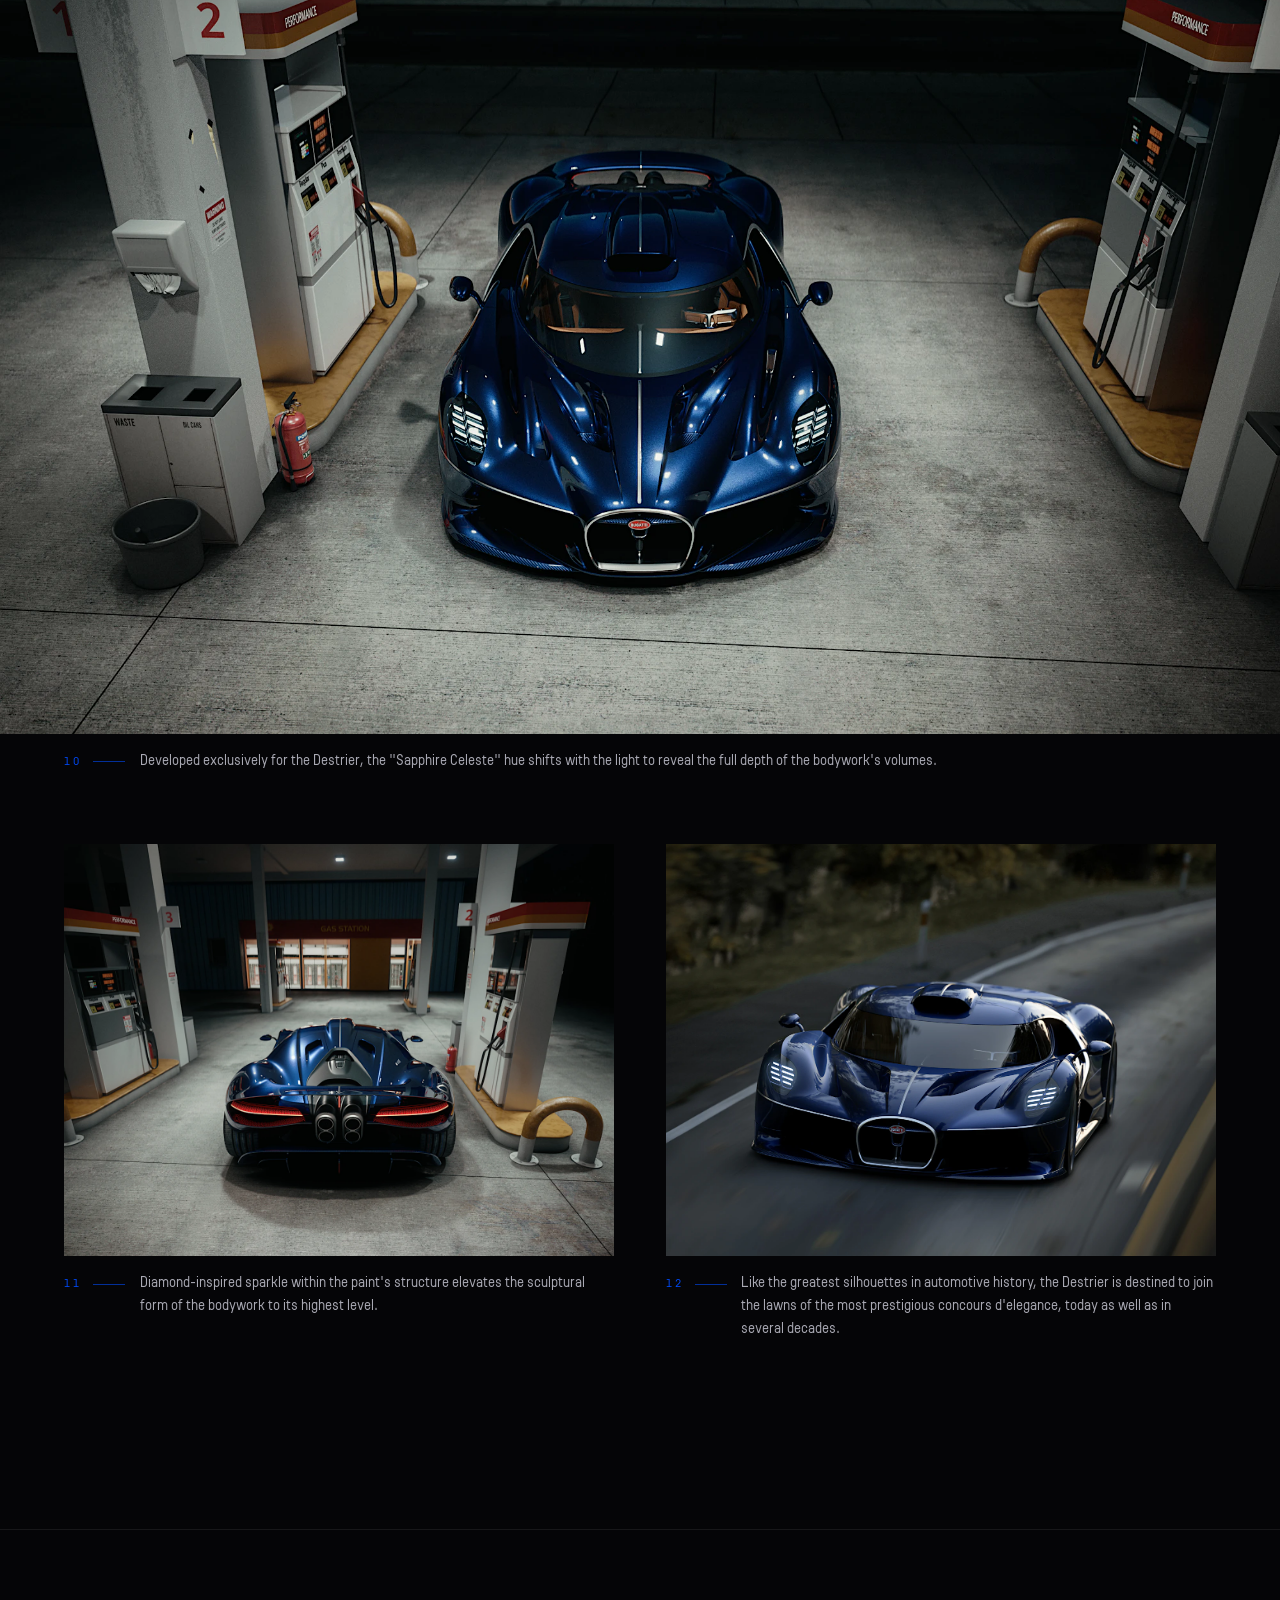
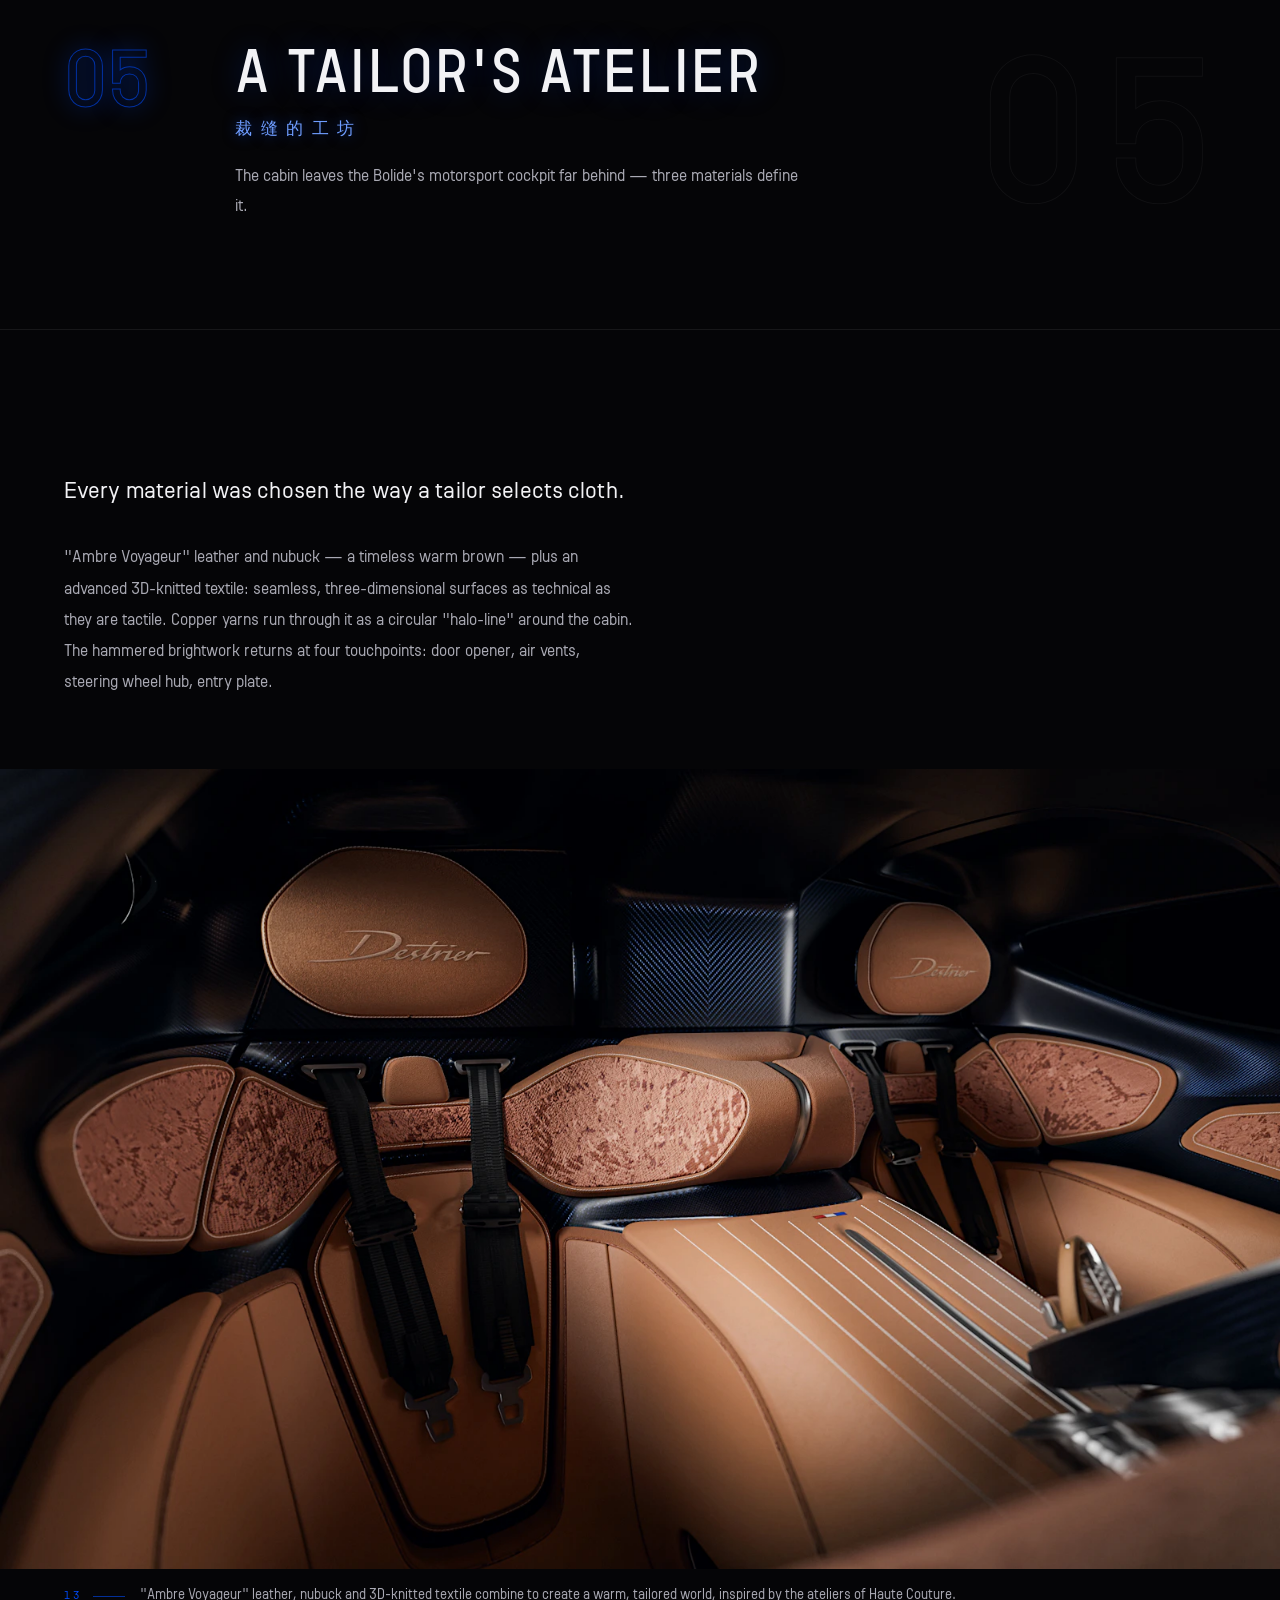
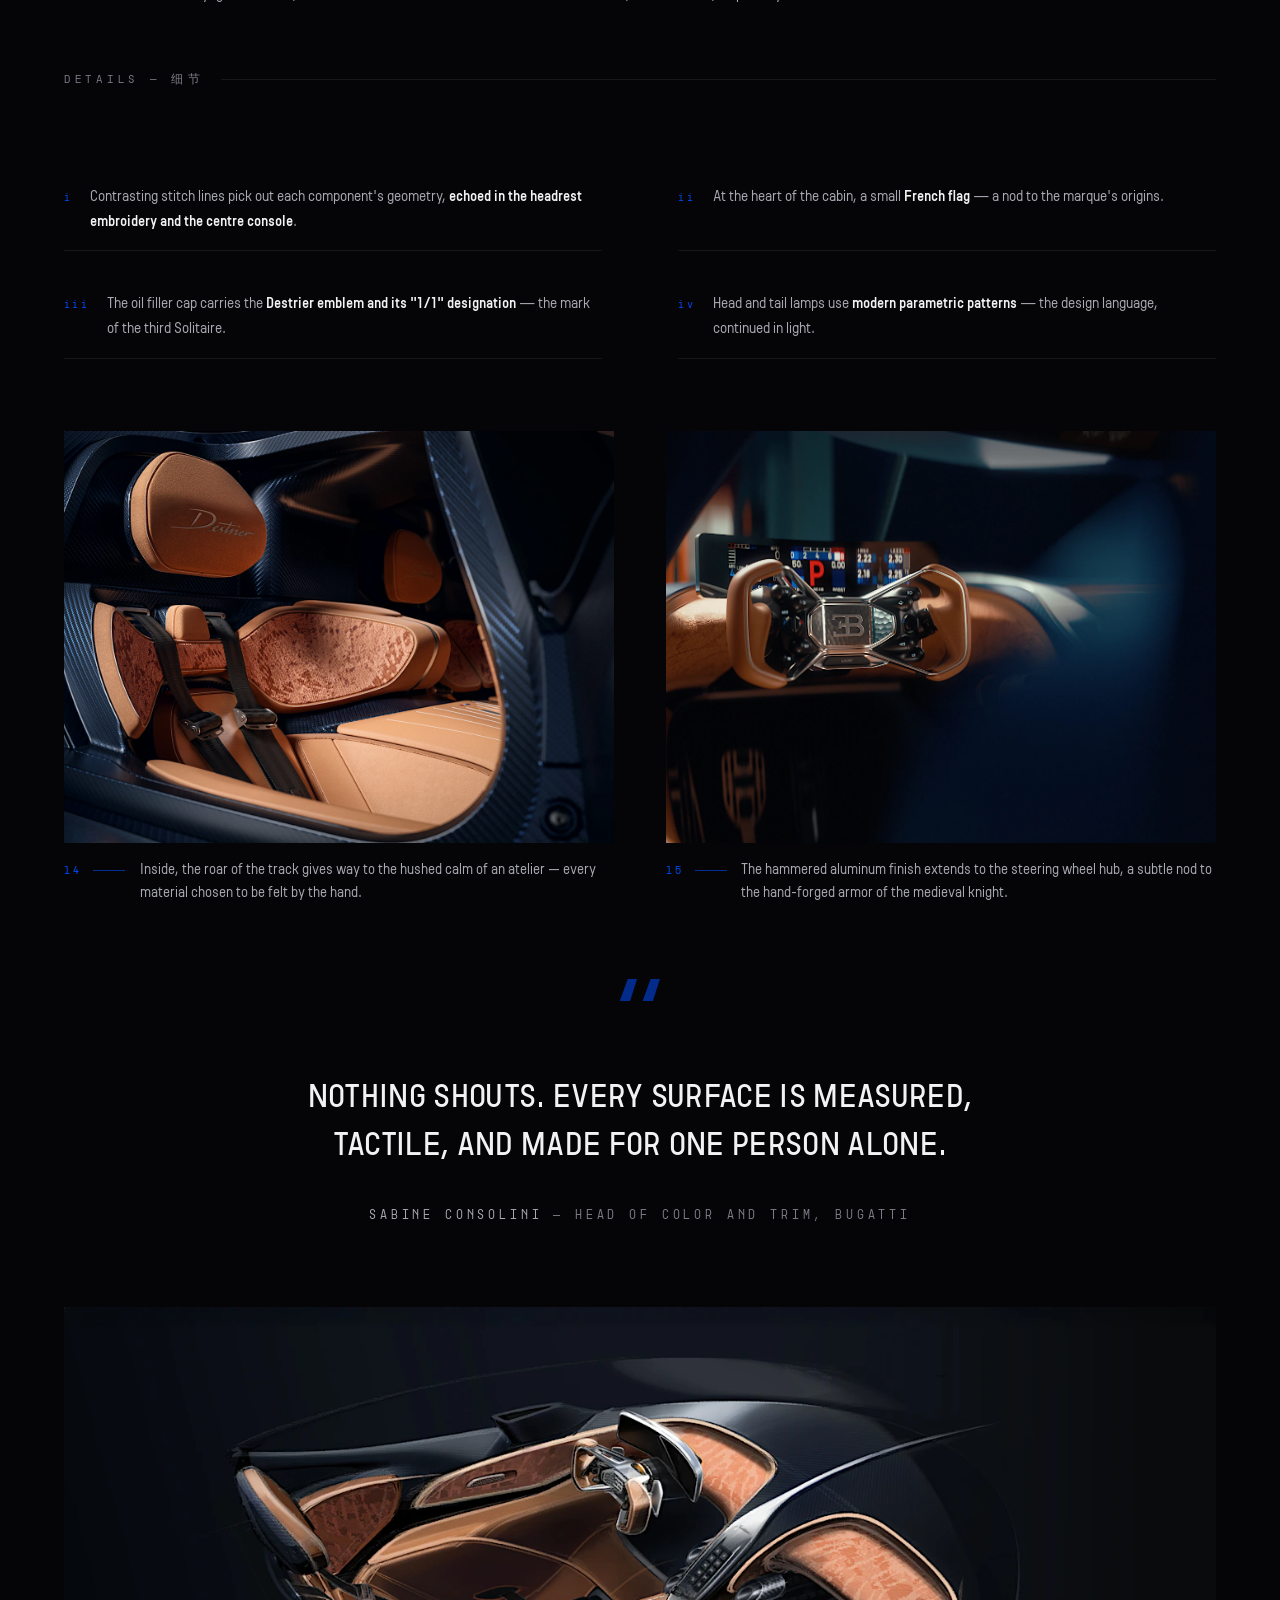
==== commit e59e0677: "hero 下方新增 HYPERCAR.SITE 门户跳转条(中英双语) - index.html / en.html: hero 结束后、第一章前插入 portal-bar 胶囊跳转条   (H 徽标" ====
--- a/en.html
+++ b/en.html
@@ -66,6 +66,18 @@
   </div>
 </section>
 
+<!-- ============ HYPERCAR PORTAL ============ -->
+<a class="portal-bar" href="https://www.hypercar.site" target="_blank" rel="noopener" aria-label="HYPERCAR.SITE portal">
+  <span class="portal-bar__rule" aria-hidden="true"></span>
+  <span class="portal-bar__badge" aria-hidden="true">H</span>
+  <span class="portal-bar__name">HYPERCAR.SITE</span>
+  <span class="portal-bar__sep" aria-hidden="true"></span>
+  <span class="portal-bar__text">Legend collection · Visit portal</span>
+  <i class="portal-bar__arrow" aria-hidden="true">→</i>
+  <span class="portal-bar__rule portal-bar__rule--r" aria-hidden="true"></span>
+</a>
+
+
 <!-- ============ 01 ORIGIN ============ -->
 <div class="chapter-break reveal" id="ch01" data-watermark="01">
   <div class="chapter-break__inner">
--- a/css/luxury.css
+++ b/css/luxury.css
@@ -161,7 +161,7 @@
 
 /* ---------- 响应式细节 ---------- */
 @media (max-width: 768px) {
-  .hero__title { font-size: clamp(6rem, 24vw, 10rem); }
+  .hero__title { font-size: clamp(3.2rem, 13vw, 5rem); }
   .hero__data { gap: 1.4rem 2rem; }
 }
 @media (max-width: 480px) {
@@ -175,3 +175,67 @@
   .point, .hcard, .stat, .details__item, .legend { transition: none !important; }
   .point::after, .hcard::after, .stat::after, .details__item::after, .legend::after { transition: none !important; }
 }
+/* ---------- HYPERCAR 门户跳转 ---------- */
+.portal-bar {
+  display: flex;
+  align-items: center;
+  gap: 16px;
+  width: fit-content;
+  max-width: calc(100% - 48px);
+  margin: 52px auto 20px;
+  padding: 15px 40px;
+  border: 1.5px solid var(--accent, var(--blue-lux, var(--red, var(--gold))));
+  border-radius: 999px;
+  background: rgba(255, 255, 255, 0.045);
+  color: var(--ink-dim, var(--dim));
+  font-family: var(--font-mono, var(--mono));
+  font-size: 11.5px;
+  letter-spacing: 0.2em;
+  text-decoration: none;
+  transition: border-color .35s, color .35s, background .35s, transform .35s;
+}
+.portal-bar:hover { transform: translateY(-2px); background: rgba(255, 255, 255, 0.09); }
+.portal-bar__rule {
+  width: 36px;
+  height: 1px;
+  flex: none;
+  background: linear-gradient(90deg, transparent, var(--accent, var(--blue-lux, var(--red, var(--gold)))));
+}
+.portal-bar__rule--r { background: linear-gradient(90deg, var(--accent, var(--blue-lux, var(--red, var(--gold)))), transparent); }
+.portal-bar__badge {
+  width: 24px;
+  height: 24px;
+  border-radius: 7px;
+  flex: none;
+  display: grid;
+  place-items: center;
+  background: var(--accent, var(--blue-lux, var(--red, var(--gold))));
+  color: #0b0b0e;
+  font-size: 13px;
+  font-weight: 700;
+  box-shadow: 0 0 14px var(--accent, var(--blue-lux, var(--red, var(--gold))));
+}
+.portal-bar__name {
+  color: var(--accent, var(--blue-lux, var(--red, var(--gold))));
+  font-weight: 700;
+  letter-spacing: 0.24em;
+  white-space: nowrap;
+}
+.portal-bar__sep {
+  width: 1px;
+  height: 16px;
+  flex: none;
+  background: var(--line);
+}
+.portal-bar__text {
+  color: var(--ink-dim, var(--dim));
+  letter-spacing: 0.12em;
+  white-space: nowrap;
+}
+.portal-bar__arrow { font-style: normal; transition: transform .35s; }
+.portal-bar:hover .portal-bar__arrow { transform: translateX(4px); }
+@media (max-width: 720px) {
+  .portal-bar { flex-wrap: wrap; justify-content: center; text-align: center; margin: 30px 20px 14px; padding: 13px 26px; gap: 12px; }
+  .portal-bar__rule { display: none; }
+  .portal-bar__text { white-space: normal; }
+}
